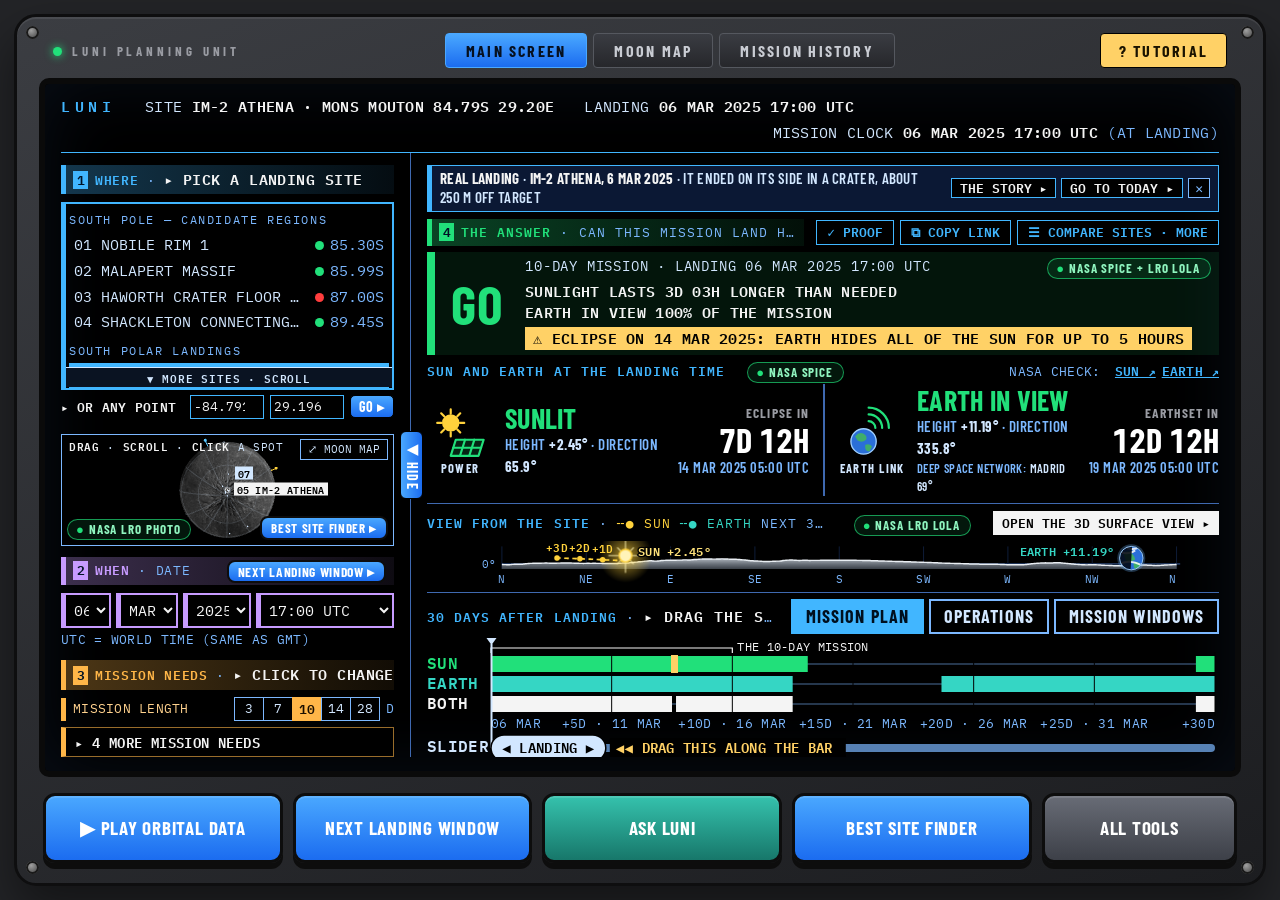
==== index.html @ 0eb137f5 "Source bubbles beside each result, larger top-row buttons, the green data line removed - js/sources." ====
<!doctype html>
<html lang="en">
<head>
  <meta charset="utf-8">
  <meta name="viewport" content="width=device-width, initial-scale=1">
  <title>LUNI · Lunar Utility Navigational Intelligence</title>
  <script>(() => { const p = new URLSearchParams(location.search).get("palette"); if (p) document.documentElement.dataset.palette = p; })();</script>
  <link rel="stylesheet" href="css/style.css">
</head>
<body>
<div id="test-bar" class="test-bar" hidden></div>
<div id="test-overlay" class="test-overlay" hidden></div>
<div class="stage" id="stage">
<div class="unit">
  <span class="bolt a"></span><span class="bolt b"></span><span class="bolt c"></span><span class="bolt d"></span>
  <div class="unit-top">
    <span><i class="led"></i>LUNI PLANNING UNIT</span>
    <span class="tabs"><button id="tab-main" class="on" title="The planning screen">MAIN SCREEN</button><button id="tab-moon" title="The Moon made big, with NASA data as layers on it (M)">MOON MAP</button><button id="tab-history" title="Real landings since 2023, compared, and loaded into the main screen with one press (H)">MISSION HISTORY</button></span>
    <span class="top-right"><button id="tour-btn" class="tour-btn" title="A guided tutorial: one part of the screen at a time, in everyday words">? TUTORIAL</button><span id="data-badge" class="demo" hidden>LOADING DATA</span></span>
  </div>

  <div class="screen">
    <header class="bar">
      <span class="name">LUNI</span>
      <span>SITE <b id="bar-site"></b></span>
      <span>LANDING <b id="bar-t0"></b></span>
      <span class="r">MISSION CLOCK <b id="bar-now"></b> <span id="bar-tplus"></span></span>
    </header>

    <div class="cols">
      <div id="surface" class="surface" hidden>
        <div id="sv-canvas" class="sv-canvas"></div>
        <div class="sv-top">
          <div><b id="sv-title"></b><span id="sv-time"></span></div>
          <div class="sv-ctl">
            <span>DETAIL</span><div class="seg" id="sv-quality"></div>
            <span>EYE HEIGHT</span><div class="seg" id="sv-eye"></div>
            <span>LUNI SKYLINE</span><div class="seg" id="sv-skyline"></div>
            <button id="sv-sun">FACE THE SUN</button><button id="sv-earth">FACE EARTH</button>
            <button id="sv-save">SAVE IMAGE</button><button id="sv-full">FULL SCREEN</button><button id="sv-close">✕ CLOSE</button>
          </div>
        </div>
        <div id="sv-status" class="sv-status" hidden></div>
        <div class="sv-bottom"><div id="sv-look"></div><div id="sv-info"></div><div class="sv-key"><i></i> <span id="sv-keytext"></span> · DRAG TO LOOK AROUND · USE PLAY OR ← → TO RUN THE MISSION CLOCK</div></div>
      </div>
      <div id="moonmap" class="moonmap" hidden>
        <div class="scan-head"><span><b class="h-t">MOON MAP</b> · NASA DATA AS LAYERS ON THE MOON · <b class="h-do">PICK A LAYER · CLICK ANY SPOT TO LAND THERE</b></span><span class="scan-head-btns"><button id="mm-close" title="Close (Esc)">✕ BACK TO THE MAIN SCREEN</button></span></div>
        <div class="mm-body">
          <div id="mm-globe" class="mm-globe"><div id="mm-status" class="mm-status" hidden></div><div class="mm-view"><span>LOOK AT</span><div id="mm-view"></div></div></div>
          <div class="mm-side">
            <h3 class="band" data-band="1"><b class="h-t">LAYER</b> · <b class="h-do">PICK ONE</b></h3>
            <div id="mm-layers" class="mm-layers"></div>
            <div class="mm-srcline"><button class="src" id="mm-src">NASA LRO PHOTO</button></div>
            <div id="mm-legend"></div>
            <label class="mm-strength">LAYER STRENGTH <input id="mm-strength" type="range" min="25" max="100" value="80" aria-label="How strongly the layer covers the picture"></label>
            <div id="mm-mix" class="mm-mix" hidden>
              <div id="mm-mix-rows"></div>
              <button id="mm-mix-use" class="mm-mix-use" title="Opens the scan around the landing site, colored by your mix, with the best point picked by your mix among the points that meet the mission needs">USE THIS MIX IN THE SCAN ▸</button>
            </div>
            <h3 class="gap band" data-band="2"><b class="h-t">DATA PROFILE</b> · AT ONE POINT</h3>
            <div id="mm-prof-where" class="mm-prof-where"></div>
            <div id="mm-profile"></div>
            <h3 class="gap band" data-band="3"><b class="h-t">ABOUT THIS LAYER</b> · AND ITS SOURCE</h3>
            <div id="mm-meaning" class="mm-meaning"></div>
            <div id="mm-source" class="dimtxt"></div>
          </div>
        </div>
      </div>
      <div id="history" class="history" hidden>
        <div class="scan-head"><span><b class="h-t">MISSION HISTORY</b> · REAL LANDINGS SINCE 2023, REPLAYED WITH LUNI'S NASA DATA · <b class="h-do">PICK ONE, THEN LOAD IT</b></span><span class="scan-head-btns"><button class="src" data-src="history">NASA SPICE + LRO LOLA</button><button id="hist-close" title="Close (Esc)">✕ BACK TO THE MAIN SCREEN</button></span></div>
        <div class="hist-top">
          <div class="hist-map"><img src="assets/moon_wac_4k.jpg" alt="Map of the whole Moon with the landing sites marked"><div id="hist-pins"></div><span class="hist-map-note" title="A flat map of the whole Moon: the near side is in the middle, the far side at both edges. Picture: NASA LRO wide-angle camera mosaic.">THE WHOLE MOON · NEAR SIDE IN THE MIDDLE</span></div>
          <div id="hist-detail" class="hist-detail"></div>
        </div>
        <div class="hist-table">
          <div class="hist-row hist-headrow"><div>MISSION</div><div>SUN HEIGHT AT LANDING</div><div>SUNLIGHT LEFT AFTER LANDING</div><div>EARTH AT LANDING</div><div>GROUND SLOPE</div><div>THE 30 DAYS AFTER LANDING · <i class="k-s">■ SUN</i> <i class="k-e">■ EARTH IN VIEW</i> · <i class="k-m">▼ REAL END</i></div><div>WHAT REALLY HAPPENED</div><div></div></div>
          <div id="hist-rows"></div>
        </div>
        <div class="hist-foot"><span class="hist-sortlab">ORDER:</span><span id="hist-sort" class="seg"></span><span class="dimtxt">NUMBERS AND BARS: LUNI, FROM NASA SPICE AND LOLA DATA. MISSION RECORDS: THE SOURCES LISTED FOR EACH MISSION. LUNI'S DATA COVERS 2023 TO 2035, SO EARLIER LANDINGS (APOLLO, CHANG'E 4) CANNOT BE REPLAYED ON THEIR OWN DATES.</span></div>
      </div>
      <!-- LEFT: site + date -->
      <button id="setup-tab" class="setup-tab" title="Hide or show the left side: site, landing time and mission needs"></button>
      <section class="col col-site">
        <h3 data-step="1"><b class="step">1</b><b class="h-t">WHERE</b> · <b class="h-do">PICK A LANDING SITE</b></h3>
        <div id="site-list" class="site-list"></div>
        <div class="coord-row" title="Type any latitude and longitude on the Moon and press GO. South is negative. Longitude is in degrees east."><b class="h-do">OR ANY POINT</b><input id="lat-input" type="number" step="0.01" min="-90" max="90" placeholder="LAT" aria-label="Latitude, south is negative"><input id="lon-input" type="number" step="0.01" min="-180" max="360" placeholder="LON °E" aria-label="Longitude in degrees east"><button id="coord-go">GO ▸</button></div>
        <div class="globe-wrap">
          <div id="globe" class="globe"></div>
          <div id="globe-tip" class="globe-tip" hidden></div>
          <div id="globe-labels" class="globe-labels"></div>
          <div class="globe-key"><span class="k-sun">━ SUN</span><span class="k-earth">━ EARTH</span></div>
          <div class="k-hint"><b>DRAG</b><span class="long"> TO TURN</span> · <b>SCROLL</b><span class="long"> TO ZOOM</span> · <b>CLICK</b> A SPOT<span class="long"> TO LAND THERE</span></div>
          <div id="globe-verdict" class="globe-verdict"></div>
          <button class="src src-globe" data-src="photo">NASA LRO PHOTO</button>
          <button id="globe-big" class="globe-big" title="Opens the MOON MAP screen: the Moon made big, with data layers (M)">⤢ MOON MAP</button>
          <button id="side-scan" class="side-go" title="Maps the ground around this site and shows where the mission needs are met (A)">BEST SITE FINDER ▸</button>
        </div>
        <h3 data-step="2" class="gap step-head"><span><b class="step">2</b><b class="h-t">WHEN</b> · DATE</span><button id="side-next" class="side-go" title="Moves the landing time to the start of the next landing window that meets the mission needs (N)">NEXT LANDING WINDOW ▸</button></h3>
        <div class="t0">
          <select id="t0-day" aria-label="Day"></select>
          <select id="t0-month" aria-label="Month"></select>
          <select id="t0-year" aria-label="Year"></select>
          <select id="t0-hour" aria-label="Hour, UTC"></select>
        </div>
        <p class="note">UTC = WORLD TIME (SAME AS GMT)</p>
        <h3 data-step="3" class="gap"><b class="step">3</b><b class="h-t">MISSION NEEDS</b> · <b class="h-do">CLICK TO CHANGE</b></h3>
        <div class="needs">
          <div class="need"><span>MISSION LENGTH</span><div class="seg" data-req="days"></div><span>D</span></div>
          <div class="need"><span>CAN SIT IN THE DARK</span><div class="seg" data-req="maxDarkH"></div><span>H</span></div>
          <div class="need"><span>EARTH LINK AT LEAST</span><div class="seg" data-req="earthMinPct"></div><span>%</span></div>
          <div class="need"><span>EARTH LINK AT LANDING</span><div class="seg" data-req="earthAtLanding"></div></div>
          <div class="need" title="The steepest ground the lander accepts. ANY = slope is not judged. Slope comes from NASA's LOLA elevation maps."><span>GROUND SLOPE AT MOST</span><div class="seg" data-req="maxSlopeDeg"></div><span>°</span></div>
        </div>
        <button id="needs-more" class="needs-more"></button>
      </section>

      <!-- CENTER: the answer -->
      <section class="col col-main">
        <div id="scan" class="scan" hidden>
          <div class="scan-head"><span id="scan-title"></span><span class="scan-head-btns"><button class="src" data-src="finder">NASA LRO LOLA + SPICE</button><button id="scan-big" title="Use the whole screen for the map">⤢ BIG MAP</button><button id="scan-close" class="scan-home" title="Close the Best Site Finder (Esc)">◂ BACK TO THE MAIN SCREEN</button></span></div>
          <div class="scan-body">
            <div class="scan-sizes"><b>SCAN SIZE</b><div class="seg" id="scan-radius"></div><small>HOW FAR OUT TO LOOK</small></div>
            <div class="scan-map"><div class="scan-canvas-box"><canvas id="scan-canvas"></canvas></div><button id="scan-go-best" class="scan-go" disabled>MOVE MY SITE TO THE BEST SPOT ▸</button></div>
            <div class="scan-shows"><b>MAP SHOWS</b><div id="scan-metric" class="scan-metric"></div></div>
            <div class="scan-side">
              <div class="scan-how"><b>EACH SQUARE IS A PLACE YOU COULD LAND.</b> ★ IS THE BEST ONE FOUND. <b class="h-do">CLICK ANY SQUARE TO MOVE YOUR SITE THERE</b></div>
              <h3 class="band" data-band="4"><b class="h-t">BEST SPOT FOUND ★</b></h3><div id="scan-best" class="scan-cell"></div>
              <div id="scan-progress"></div>
              <h3 class="band" data-band="1"><b class="h-t">THE COLORS</b> · <span id="scan-showing"></span></h3>
              <div id="scan-legend" class="scan-legend"></div>
              <div id="scan-rank" class="scan-rank"></div>
              <h3 class="band" data-band="2"><b class="h-t">DATA PROFILE</b> · <span id="scan-prof-of">WHERE YOU ARE NOW</span></h3><div id="scan-hover" class="scan-cell"></div>
              <div id="scan-engine" class="dimtxt"></div>
              <div id="scan-scale" class="dimtxt"></div>
              <h3 hidden><b class="h-t">WHERE YOU ARE NOW</b></h3><div id="scan-here" class="scan-cell" hidden></div>
              <div id="scan-note" class="credit"></div>
            </div>
          </div>
        </div>
        <div id="proof" class="scan proof" hidden>
          <div class="scan-head"><span><b class="h-t">PROOF</b> · HOW YOU CAN TELL LUNI IS RIGHT, AND WHERE IT STOPS</span><span class="scan-head-btns"><button id="proof-close" title="Close (Esc)">✕ CLOSE</button></span></div>
          <div id="proof-body" class="proof-body"></div>
        </div>
        <div id="story" class="story" hidden></div>
        <div class="tiles-head ans-head"><h3 data-step="4"><b class="step">4</b><b class="h-t">THE ANSWER</b> · CAN THIS MISSION LAND HERE<span class="long">, AT THIS TIME</span>?</h3>
          <span class="ans-btns"><button id="proof-btn" class="more-btn" title="How LUNI's answers were checked against NASA and against real landings, and what LUNI does not know">✓ PROOF</button><button id="share-btn" class="more-btn" title="Copies an address that opens LUNI on exactly this site, landing time and mission needs">⧉ COPY LINK</button><button id="more-btn" class="more-btn" title="Pinned options to compare, next landing times, site numbers, OpenSpace, data credits">☰ COMPARE SITES · MORE</button></span></div>
        <div class="answer-row">
        <div id="mission" class="hero">
          <button class="src" data-src="verdict">NASA SPICE + LRO LOLA</button>
          <div class="hero-word" id="mission-word"></div>
          <div class="hero-text">
            <div class="hero-title" id="mission-title"></div>
            <div class="hero-why" id="mission-why"></div>
          </div>
          <div class="hero-fix" id="mission-fix" hidden><span>WAYS TO GET A GO:</span><div id="mission-fix-list" class="hero-fix-list"></div></div>
        </div>
          <div class="answer-side">
        <div class="tiles-head"><h3 id="clock-head">SUN AND EARTH AT THE LANDING TIME</h3><button class="src" data-src="positions">NASA SPICE</button><span class="nasa-line">NASA CHECK: <a id="hz-sun" class="nasa-check" target="_blank" rel="noopener" title="Opens NASA JPL Horizons' own answer for this site and time. Its azimuth is LUNI's direction and its elevation is LUNI's height.">SUN ↗</a><a id="hz-earth" class="nasa-check" target="_blank" rel="noopener" title="Opens NASA JPL Horizons' own answer for this site and time. Its azimuth is LUNI's direction and its elevation is LUNI's height.">EARTH ↗</a></span></div>
        <div class="readouts">
          <div class="ro">
            <div class="ro-ico" id="sun-ico" title="Power: sunlight on the solar panels">
              <svg viewBox="0 0 64 64" aria-hidden="true"><g class="i-sun"><circle cx="21" cy="20" r="9"/><path d="M21 4v5M21 31v5M5 20h5M32 20h5M9.7 8.7l3.5 3.5M28.8 27.8l3.5 3.5M9.7 31.3l3.5-3.5M28.8 12.2l3.5-3.5"/></g><g class="i-panel"><path d="M27 40h33l-6 19H21z"/><path d="M38 40l-6 19M49 40l-6 19M24 49.500h33"/></g><path class="i-off" d="M8 58L58 8"/></svg>
              <span>POWER</span>
            </div>
            <div class="ro-a">
              <div class="st" id="sun-state"></div>
              <div class="mini">HEIGHT <b id="sun-el"></b> · DIRECTION <b id="sun-az"></b></div>
              <div class="mini warn" id="sun-eclipse" hidden></div>
              <div class="mini note-low" id="sun-low" hidden></div>
            </div>
            <div class="cd"><span id="sun-next-label"></span><b id="sun-next"></b><i id="sun-next-date"></i></div>
          </div>
          <div class="ro">
            <div class="ro-ico" id="earth-ico" title="Earth link: a direct line to Earth for talking to the lander">
              <svg viewBox="0 0 64 64" aria-hidden="true"><g class="i-earth"><circle cx="22" cy="42" r="15"/><path class="land" d="M12 36q5-6 10-3t3 7q-5 4-10 1zM24 46q5-2 8 2l-3 6q-6 0-5-8z"/></g><g class="i-waves"><path d="M36 26a8 8 0 0 0-8-8M44 26a16 16 0 0 0-16-16M52 26a24 24 0 0 0-24-24"/></g><path class="i-off" d="M36 8l18 18M54 8L36 26"/></svg>
              <span>EARTH LINK</span>
            </div>
            <div class="ro-a">
              <div class="st" id="earth-state"></div>
              <div class="mini">HEIGHT <b id="earth-el"></b> · DIRECTION <b id="earth-az"></b></div>
              <div class="mini note-low" id="earth-low" hidden></div>
              <div class="mini note-low" id="earth-dsn" hidden title="NASA Deep Space Network sites that have the Moon above their horizon at this moment, and how many degrees above it. Geometry only, from NASA NAIF station positions and Earth orientation: it does not know station schedules."></div>
            </div>
            <div class="cd"><span id="earth-next-label"></span><b id="earth-next"></b><i id="earth-next-date"></i></div>
          </div>
        </div>
          </div>
        </div>

        <div class="tiles-head" id="hz-head"><h3><b class="h-t">VIEW FROM THE SITE</b> · <span class="long">THE SKYLINE ALL THE WAY ROUND · </span><span class="hz-key">╌● SUN</span> <span class="hz-key"><i>╌● EARTH</i></span> NEXT 3 DAYS<span class="long">, ONE DOT A DAY</span></h3><button class="src" id="src-sky" data-src="skyline">NASA LRO LOLA</button><button id="surface-btn" class="mini-btn">OPEN THE 3D SURFACE VIEW ▸</button></div>
        <svg id="horizon" class="horizon" role="img" aria-label="The skyline all the way round, with the Sun and Earth and the paths they will take"></svg>

        <div class="tiles-head plan-head">
          <h3 id="plan-title-a"><b class="h-t">30 DAYS AFTER LANDING</b> · <b class="h-do">DRAG THE SLIDER</b></h3>
          <h3 id="ops-title" hidden><b class="h-t">OPERATIONS PLAN</b> · <b class="h-do">CLICK A STRETCH TO GO THERE</b></h3>
          <h3 id="cal-title" hidden><b class="h-t">NEXT 12 MONTHS</b> · <b class="h-do">CLICK A DAY TO LAND THEN</b></h3>
          <span class="plan-tabs"><button id="tab-plan" class="on" title="The 30 days after landing: when there is Sun and Earth, with the slider">MISSION PLAN</button><button id="tab-ops" title="The mission as stretches in order: power and link, power only, on battery, eclipse">OPERATIONS</button><button id="tab-days" title="Mission windows: every good landing day in the next 12 months">MISSION WINDOWS</button></span>
        </div>
        <svg id="timeline" class="timeline" role="img" aria-label="Sunlight and Earth visibility over 30 days"></svg>
        <svg id="ops" class="timeline ops" role="img" aria-label="The mission as stretches in order: power and link, power only, on battery, eclipse" hidden></svg>
        <svg id="calendar" class="calendar" role="img" aria-label="Good landing days over the next 12 months" hidden></svg>
      </section>

      <!-- RIGHT: summary + compare -->
      <section class="col col-side" id="more-panel" hidden>
        <div class="side-head"><b>COMPARE SITES · MORE</b><button id="more-close" title="Close (Esc)">✕ CLOSE</button></div>
        <h3><b class="h-t">ALL SITES, THIS MISSION</b> · <b class="h-do">CLICK ONE TO GO THERE</b></h3>
        <div id="rank" class="rank"></div>
        <p id="rank-note" class="note"></p>
        <h3 class="gap"><b class="h-t">NEXT LANDING WINDOWS</b> · <b class="h-do">CLICK ONE TO GO THERE</b></h3>
        <div id="windows" class="windows"></div>
        <h3 class="gap"><b class="h-t">COMPARE</b> · OPTIONS YOU PINNED</h3>
        <div id="compare-list" class="compare"></div>
        <details class="more" open>
          <summary><b class="h-t">MORE NUMBERS</b> · <b class="h-do">CLICK TO OPEN</b></summary>
          <h3 class="gap">FIRST 30 DAYS AFTER LANDING</h3>
          <table class="sum">
            <tr><td>IN SUNLIGHT</td><td id="pct-sun"></td></tr>
            <tr><td>EARTH IN VIEW</td><td id="pct-earth"></td></tr>
            <tr><td>BOTH AT ONCE</td><td id="pct-both"></td></tr>
            <tr><td>LONGEST DARK SPELL</td><td id="max-dark"></td></tr>
          </table>
          <h3 class="gap"><b class="h-t">THIS SITE NEXT TO EARTH</b> · WHY THE MOON IS HARD</h3>
          <table class="sum versus" id="versus"></table>
          <p id="versus-note" class="note"></p>
          <h3 class="gap">THE SITE · FROM NASA'S LOLA ELEVATION DATA</h3>
          <table class="sum" id="brief-lola"></table>
          <p id="site-note" class="note"></p>
        </details>
        <div id="os-box" class="os-box">
          <h3 class="gap"><b class="h-t">OPENSPACE</b> · 3D VIEW THAT FOLLOWS LUNI</h3>
          <div class="os-row"><button id="os-btn" class="mini-btn">CONNECT TO OPENSPACE</button><div class="seg" id="os-view"></div></div>
          <div id="os-status" class="dimtxt">NEEDS OPENSPACE RUNNING ON THIS COMPUTER.</div>
        </div>
        <div class="credit">SUN + EARTH POSITIONS: NASA NAIF SPICE (DE440), CHECKED AGAINST JPL HORIZONS. DEEP SPACE NETWORK SITES: NASA NAIF STATION POSITIONS AND EARTH ORIENTATION. TERRAIN: LRO LOLA ELEVATION MAPS (NASA PDS). IMAGERY: LRO WAC MOSAIC (NASA/GSFC/ASU) VIA MOON TREK.</div>
      </section>
    </div>

    <div id="toast" class="toast" role="status" aria-live="polite" hidden></div>

    <!-- ASK LUNI (Lunar Utility Navigational Intelligence): typed or spoken commands -->
    <div id="comms" class="comms" hidden>
      <div class="comms-row">
        <button id="comms-mic" class="comms-mic" title="Talk to LUNI (T)"><svg class="ic" viewBox="0 0 20 20" aria-hidden="true"><rect x="7" y="2" width="6" height="10" rx="3"/><path d="M4 9.500a6 6 0 0 0 12 0M10 15.500V18.500M6.500 18.500h7" fill="none" stroke="currentColor" stroke-width="1.8" stroke-linecap="round"/></svg>TALK</button>
        <input id="comms-input" type="text" autocomplete="off" autocapitalize="off" spellcheck="false" maxlength="160" placeholder="ENTER A QUESTION OR A COMMAND" aria-label="Command for LUNI">
        <button id="comms-send" class="comms-opt" title="Send (Enter)"><svg class="ic" viewBox="0 0 20 20" aria-hidden="true"><path d="M3 17L18 10 3 3v5.500l9 1.500-9 1.500z"/></svg>SEND</button>
        <button id="comms-voice" class="comms-opt"></button>
        <button id="comms-hands" class="comms-opt" title="Keeps listening. Start each command with the word LUNI."></button>
        <button id="comms-close" class="comms-opt" title="Close (Esc)"><svg class="ic" viewBox="0 0 20 20" aria-hidden="true"><path d="M4 4l12 12M16 4L4 16" fill="none" stroke="currentColor" stroke-width="2.4" stroke-linecap="round"/></svg>CLOSE</button>
      </div>
      <div class="comms-log" aria-live="polite"><div id="comms-you" class="comms-you"></div><div id="comms-reply" class="comms-reply">I am LUNI, the Lunar Utility Navigational Intelligence. Enter a question or a command, or select an example:</div></div>
      <div id="comms-tips" class="comms-tips"></div>
      <div id="comms-ai-row" class="comms-ai" hidden>
        <span>AI MODEL RUNNING ON THIS COMPUTER:</span>
        <select id="ai-preset" aria-label="Model program"></select>
        <input id="ai-base" type="text" autocomplete="off" spellcheck="false" aria-label="Address of the model server" placeholder="http://localhost:11434/v1">
        <button id="ai-connect" class="comms-opt">CONNECT</button>
        <select id="ai-model" aria-label="Model" hidden></select>
        <button id="ai-off" class="comms-opt" hidden>TURN OFF</button>
        <span id="ai-status"></span>
      </div>
      <div class="comms-foot"><span id="comms-note"></span><button id="comms-local" class="comms-opt" hidden>MAKE VOICE WORK WITHOUT INTERNET (ONE DOWNLOAD)</button><button id="comms-ai" class="comms-opt" title="Lets a language model on this computer answer what the built-in commands cannot">LOCAL AI MODEL: OFF</button></div>
    </div>
  </div>

  <div class="keys">
    <button class="key" data-slip="-7"><small>LAUNCH SLIP</small>◀◀ 7 D</button>
    <button class="key" data-slip="-1"><small>LAUNCH SLIP</small>◀ 1 D</button>
    <button class="key" id="play-btn" title="Runs the mission clock forward: the Sun and Earth move across the sky (Space)"><span id="play-label">▶ PLAY ORBITAL DATA</span></button>
    <button class="key" data-slip="1"><small>LAUNCH SLIP</small>1 D ▶</button>
    <button class="key" data-slip="7"><small>LAUNCH SLIP</small>7 D ▶▶</button>
    <button class="key c" id="talk-btn" title="Talk to LUNI, the Lunar Utility Navigational Intelligence (T). Type instead with the / key.">ASK LUNI</button>
    <button class="key g" id="next-window-btn">NEXT LANDING WINDOW</button>
    <button class="key g" id="scan-btn" title="Opens and closes the Best Site Finder: a scan of the ground around this site (A)">BEST SITE FINDER</button>
    <button class="key y" id="next-site-btn">NEXT SITE</button>
    <button class="key" id="pin-btn">PIN TO COMPARE</button>
    <button class="key" id="tools-btn" title="SIMPLE VIEW shows the few keys and mission needs most people use. ALL TOOLS shows everything."></button>
  </div>
</div>
</div>
<script type="module" src="js/app.js"></script>
</body>
</html>
---- css/style.css ----
/* LUNI — mission-console screen inside a rugged field unit */
@font-face { font-family: "Plex Mono"; font-weight: 400; font-display: swap; src: url("../assets/fonts/ibm-plex-mono-latin-400-normal.woff2") format("woff2"); }
@font-face { font-family: "Plex Mono"; font-weight: 600; font-display: swap; src: url("../assets/fonts/ibm-plex-mono-latin-600-normal.woff2") format("woff2"); }
@font-face { font-family: "Barlow Cond"; font-weight: 600; font-display: swap; src: url("../assets/fonts/barlow-condensed-latin-600-normal.woff2") format("woff2"); }
@font-face { font-family: "Barlow Cond"; font-weight: 700; font-display: swap; src: url("../assets/fonts/barlow-condensed-latin-700-normal.woff2") format("woff2"); }

:root {
  color-scheme: dark;
  /* palette: --amb is the main text color, --dim its quiet version, --faint/--grid/--fill the dark tints,
     --acc the accent for step numbers, --key-* the highlighted key. Status colors (--grn, --red) stay fixed. */
  --amb: #d2e7ff; --dim: #7cb8ff; --faint: #15294f; --grid: #10203f; --grid0: #3f69b0; --fill: #0b1834; --quiet: #5f8fd6;
  --acc: #ffffff; --acc-ink: #06122a; --key-a: #4aa8ff; --key-b: #1b6cf0; --key-ink: #fff; --glow: 90, 160, 255;
  --hi: #41b6ff;      /* the vivid blue: names of things, active frames */
  --grn: #21e07a; --red: #ff3d3d; --cy: #35d6c4; --wht: #f4f4f4; --key-y: #ffd166;
  --mono: "Plex Mono", "Cascadia Mono", Consolas, "DejaVu Sans Mono", monospace;
  --cond: "Barlow Cond", "Arial Narrow", "Roboto Condensed", Arial, sans-serif;
}
/* Alternative palettes (add ?palette=ice etc. to the address to preview one). */
html[data-palette="ice"] {
  --amb: #d3e4f4; --dim: #6c8298; --faint: #141d27; --grid: #101922; --grid0: #2f4253; --fill: #0a1118; --quiet: #45586a;
  --acc: #d3e4f4; --acc-ink: #000; --key-a: #eef3f8; --key-b: #b7c3d0; --key-ink: #10151b; --glow: 150, 200, 255; --cy: #4d8dff; --key-y: #ffd166;
}
html[data-palette="mono"] {
  --amb: #efece6; --dim: #8b877f; --faint: #1c1b19; --grid: #171614; --grid0: #403d39; --fill: #0e0d0c; --quiet: #5a5751;
  --acc: #ff6b35; --acc-ink: #000; --key-a: #ff8355; --key-b: #e2501c; --key-ink: #160600; --glow: 255, 255, 255; --key-y: #ffd166;
}
html[data-palette="amber"] {
  --amb: #ffb000; --dim: #8a6614; --faint: #2a1f06; --grid: #1d1606; --grid0: #5a430c; --fill: #120d02; --quiet: #5c4410;
  --acc: #ffb000; --acc-ink: #000; --key-a: #ffd52e; --key-b: #e0a800; --key-ink: #111; --glow: 255, 176, 0; --cy: #5ac8ff; --key-y: #f5c400;
}

* { box-sizing: border-box; }
html, body { margin: 0; background: #232427; }
body { overflow-x: hidden; }
body { font-family: var(--mono); color: var(--amb); padding: 14px; }

/* ---------- hardware shell ---------- */
.unit { position: relative; padding: 16px 22px 20px; border-radius: 22px;
  width: calc(var(--dw, 1412) * 1px); height: calc(var(--dh, 872) * 1px); transform: scale(var(--s, 1)); transform-origin: 0 0;
  display: flex; flex-direction: column;
  background: linear-gradient(160deg, #3b3d42, #1c1d20); border: 3px solid #0e0e0f;
  box-shadow: 0 24px 50px rgba(0,0,0,.45), inset 0 2px 0 rgba(255,255,255,.08); }
.bolt { position: absolute; width: 13px; height: 13px; border-radius: 50%; background: radial-gradient(circle at 40% 35%, #a0a0a0, #303030); box-shadow: inset 0 0 0 2px #1a1a1a; }
.bolt.a { top: 9px; left: 9px; } .bolt.b { top: 9px; right: 9px; } .bolt.c { bottom: 9px; left: 9px; } .bolt.d { bottom: 9px; right: 9px; }
.unit-top { display: flex; justify-content: space-between; align-items: center; margin: 0 14px 10px; font-family: var(--cond); font-weight: 700; font-size: 13px; letter-spacing: .3em; color: #9a9ca3; }
.led { display: inline-block; width: 9px; height: 9px; border-radius: 50%; background: var(--grn); box-shadow: 0 0 8px var(--grn); margin-right: 10px; }
.demo { color: #ff8a3d; letter-spacing: .2em; font-size: 12px; text-align: right; }
.demo.ok { color: var(--grn); }
.unit-top .wip { color: var(--key-y); font-weight: 700; letter-spacing: .14em; }

/* ---------- screen ---------- */
.screen { flex: 1; min-height: 0; display: flex; flex-direction: column; background: #000; border: 6px solid #0a0a0a; border-radius: 10px; padding: 12px 16px 14px; box-shadow: inset 0 0 50px rgba(var(--glow), .035); font-size: 12.5px; line-height: 1.45; letter-spacing: .02em; }
.bar { display: flex; flex-wrap: wrap; gap: 4px 26px; padding-bottom: 8px; border-bottom: 1px solid var(--dim); text-transform: uppercase; }
.bar b { color: var(--wht); font-weight: 600; }
.bar .r { margin-left: auto; }
#bar-tplus { color: var(--dim); }
h3 { margin: 0 0 6px; font-size: 10.5px; font-weight: 400; color: var(--dim); letter-spacing: .12em; }
h3 .step { display: inline-block; min-width: 15px; text-align: center; margin-right: 7px; background: var(--acc); color: var(--acc-ink); font-weight: 600; letter-spacing: 0; }

.cols { flex: 1; min-height: 0; display: grid; grid-template-columns: 330px minmax(0, 1fr) 280px; grid-template-rows: minmax(0, 1fr); }
.col { padding: 12px 16px 0; min-width: 0; min-height: 0; display: flex; flex-direction: column; }
.col > * { flex: none; }
.col-site { padding-left: 0; border-right: 1px solid var(--dim); }
.col-side { padding-right: 0; border-left: 1px solid var(--dim); overflow-y: auto; scrollbar-width: thin; scrollbar-color: var(--dim) #000; }

/* globe */
.globe-wrap { position: relative; flex: 0.9 1 0 !important; min-height: 130px; max-height: 340px; }
.globe { width: 100%; height: 100%; border: 1px solid var(--faint); background: #000; overflow: hidden; touch-action: none; }
.globe canvas { display: block; cursor: grab; }
.globe.no-webgl { display: grid; place-items: center; text-align: center; padding: 20px; color: var(--dim); }
.globe-tip { position: absolute; pointer-events: none; background: var(--amb); color: #000; padding: 1px 6px; font-weight: 600; white-space: nowrap; transform: translate(12px, -24px); z-index: 2; }
.globe-key { position: absolute; left: 8px; bottom: 6px; display: flex; gap: 12px; font-size: 10px; letter-spacing: .1em; pointer-events: none; }
.k-sun { color: #ffd23c; } .k-earth { color: var(--cy); } .k-hint { color: var(--dim); font-size: 10px; letter-spacing: .06em; margin-top: 5px; }
.globe-labels { position: absolute; inset: 0; pointer-events: none; overflow: hidden; }
.globe-labels span { position: absolute; transform: translate(7px, -50%); font-size: 10px; font-weight: 600; color: #000; background: var(--amb); padding: 0 3px; line-height: 13px; white-space: nowrap; }
.globe-labels span.sel { background: var(--wht); z-index: 1; }

/* site list */
.site-list { margin-top: 4px; flex: 1.5 1 0 !important; min-height: 96px; overflow-y: auto; scrollbar-width: thin; scrollbar-color: var(--dim) #000; }
.site-list .grp { color: var(--dim); font-size: 10px; letter-spacing: .14em; margin: 6px 0 2px; }
.site-row { display: flex; justify-content: space-between; gap: 8px; width: 100%; background: none; border: none; color: var(--amb); font: inherit; text-align: left; padding: 2px 4px; cursor: pointer; text-transform: uppercase; }
.site-row:hover { background: var(--faint); outline: 1px solid var(--dim); }
.site-row.sel { background: var(--amb); color: #000; font-weight: 600; }
.site-row span:last-child { color: var(--dim); white-space: nowrap; }
.site-row.sel span:last-child { color: #000; opacity: .65; }
.site-row span:first-child { overflow: hidden; text-overflow: ellipsis; white-space: nowrap; }
.fields { display: flex; gap: 12px; margin-top: 10px; }
.fields label { flex: 1; display: flex; align-items: center; gap: 8px; color: var(--dim); font-size: 10.5px; letter-spacing: .12em; white-space: nowrap; }
.t0 { display: grid; grid-template-columns: 50px 62px 68px 1fr; gap: 5px; }
.t0 select { width: 100%; background: #000; color: var(--wht); border: 1px solid var(--amb); font: inherit; font-size: 13px; padding: 5px 4px; color-scheme: dark; border-radius: 0; cursor: pointer; }
.t0 select:focus-visible { outline: 2px solid var(--cy); outline-offset: 1px; }
input[type=number], .date { width: 100%; background: #000; color: var(--wht); border: 1px solid var(--dim); font: inherit; font-size: 13px; padding: 5px 6px; color-scheme: dark; border-radius: 0; }
input:focus-visible, button:focus-visible { outline: 2px solid var(--cy); outline-offset: 1px; }
.note { margin: 6px 0 0; min-height: 1.4em; font-size: 11px; color: var(--dim); }
.note a { color: var(--dim); }

/* big readouts (field-unit style) */
.readouts { display: grid; grid-template-columns: 1fr 1fr; font-family: var(--cond); }
.ro { padding: 0 0 6px; }
.ro + .ro { border-left: 3px solid #1c1c1c; padding-left: 24px; }
.lab { font-size: 15px; font-weight: 700; letter-spacing: .14em; color: #9a9ca3; }
.st { font-size: 40px; font-weight: 700; line-height: 1; margin: 2px 0 6px; letter-spacing: .01em; }
.st.go { color: var(--grn); } .st.nogo { color: var(--red); }
.cd { font-size: 15px; font-weight: 700; letter-spacing: .08em; color: #9a9ca3; }
.cd b { display: block; color: #fff; font-size: 48px; line-height: 1; letter-spacing: 0; font-variant-numeric: tabular-nums; }
.mini { font-family: var(--mono); font-size: 12px; color: var(--dim); margin-top: 4px; }
.mini b { color: var(--amb); font-weight: 400; }

.verdict { border-top: 3px solid #1c1c1c; border-bottom: 1px solid var(--dim); padding: 6px 0; text-transform: uppercase; font-weight: 600; }
.verdict.mission { border-top: none; margin-top: -1px; }
.verdict.go { color: var(--grn); } .verdict.caution { color: var(--key-y); } .verdict.nogo { color: var(--red); }
.verdict span { color: var(--amb); font-weight: 400; }

svg { display: block; width: 100%; }
svg text { font-family: var(--mono); }
.horizon { flex: 1 1 0 !important; min-height: 64px; margin-bottom: 8px; border-bottom: 1px solid var(--dim); padding-bottom: 8px; box-sizing: content-box; }
.verdict.mission { margin-bottom: 8px; }
.timeline { height: 112px; margin-bottom: 8px; cursor: ew-resize; touch-action: none; }
/* Headings in three voices: the name of the thing (bright), what it is (dim), and what you can do with it (white, bold, with a pointer) */
.h-t { color: var(--amb); font-weight: 600; }
.h-do { color: var(--wht); font-weight: 700; }
.h-do::before { content: "▸ "; }
#clock-head { color: var(--amb); font-weight: 600; }
.more summary .h-do { letter-spacing: .06em; }
.timeline, .timeline text { user-select: none; -webkit-user-select: none; }
#tl-handle { cursor: grab; } .timeline:active #tl-handle { cursor: grabbing; }
#tl-handle.nudge #tl-handle-box { animation: tl-nudge 1.4s ease-in-out infinite; }
@keyframes tl-nudge { 50% { fill: #fff; stroke: var(--amb); stroke-width: 4; } }
@media (prefers-reduced-motion: reduce) { #tl-handle.nudge #tl-handle-box { animation: none; } }

.calendar { height: 74px; cursor: pointer; }

/* mission needs */
.needs { display: grid; gap: 3px; }
.need { display: flex; align-items: center; gap: 6px; color: var(--dim); font-size: 10.5px; letter-spacing: .08em; white-space: nowrap; }
.need > span:first-child { flex: 1; }
.seg { display: flex; }
.seg button { background: #000; color: var(--amb); border: 1px solid var(--dim); margin-left: -1px; font: inherit; font-size: 11.5px; padding: 2px 6px; min-width: 27px; cursor: pointer; border-radius: 0; }
.seg button:hover { background: var(--faint); }
.seg button.on { background: var(--amb); color: #000; font-weight: 600; }
.windows { display: grid; gap: 2px; }
.windows button { display: flex; justify-content: space-between; gap: 8px; background: none; border: none; color: var(--amb); font: inherit; font-size: 11.5px; padding: 2px 4px; cursor: pointer; text-align: left; white-space: nowrap; }
.windows button:hover { background: var(--faint); }
.windows button.cur { color: var(--grn); }
.windows button span:last-child { color: var(--dim); }
.windows button b { font-weight: 400; color: var(--dim); }
.windows .empty { color: var(--red); }
.cmp .tag-go, .cmp .tag-nogo { font-size: 10px; font-weight: 600; padding: 0 4px; margin-right: 6px; color: #000; }
.cmp .tag-go { background: var(--grn); } .cmp .tag-nogo { background: var(--red); }

/* area scan */
.col-main { position: relative; overflow: hidden auto; scrollbar-width: thin; scrollbar-color: var(--dim) #000; }      /* nothing in the middle column may spill over the keys; it scrolls as a last resort */
/* narrow design widths: tighten the middle column so it still fits */
.tight .hero { padding: 6px 12px; gap: 6px 16px; margin-bottom: 8px; }
.tight .hero-word { font-size: 54px; }
.tight .hero-why { font-size: 13.5px; }
.tight .hero-next { font-size: 14px; padding: 3px 9px; }
.tight .timeline { height: 112px; margin-bottom: 4px; } .tight .horizon { min-height: 46px; margin-bottom: 6px; padding-bottom: 5px; }
.tight .hero-fix > span { flex: 1 1 100%; } .tight .hero-fix-list { flex-wrap: nowrap; gap: 6px; } .tight .hero-next { font-size: 12.5px; padding: 3px 7px; letter-spacing: .02em; }
.tight .st { font-size: 26px; } .tight .cd b { font-size: 32px; }
.scan { position: absolute; inset: 0; z-index: 5; background: #000; padding: 12px 16px 0; display: flex; flex-direction: column; }
.scan[hidden] { display: none; }
.scan-head { display: flex; justify-content: space-between; gap: 12px; align-items: center; border-bottom: 1px solid var(--dim); padding-bottom: 8px; color: var(--wht); font-weight: 600; text-transform: uppercase; }
.scan-head button { background: none; border: 1px solid var(--dim); color: var(--amb); font: inherit; padding: 2px 8px; cursor: pointer; white-space: nowrap; }
.scan-head button:hover { background: var(--faint); }
.scan-head-btns { display: flex; gap: 8px; flex: none; } .scan-head button.on { border-color: var(--cy); color: var(--cy); }
.scan.big { z-index: 7; padding-bottom: 10px; } .scan.big .scan-body { grid-template-columns: minmax(0, 1fr) 300px; }
html.flow #scan-big { display: none; }
.scan-body { flex: 1; min-height: 0; display: grid; grid-template-columns: minmax(0, 1fr) 270px; gap: 16px; padding-top: 12px; }
.scan-map { min-width: 0; min-height: 0; display: grid; place-items: center; }
.scan-map canvas { border: 1px solid var(--dim); cursor: crosshair; image-rendering: pixelated; }
.scan-side { overflow-y: auto; scrollbar-width: thin; scrollbar-color: var(--dim) #000; display: flex; flex-direction: column; }
.scan-side > * { flex: none; }
.scan-side h3 { margin: 10px 0 4px; }
.scan-legend.flat { display: block; }
.scan-side h3:first-child { margin-top: 0; }
.scan-side .seg button { flex: 1; }
.scan-legend { margin-top: 8px; display: grid; grid-template-columns: auto 1fr auto; gap: 2px 6px; font-size: 10px; color: var(--dim); align-items: center; }
.scan-legend i { grid-column: 1 / -1; height: 9px; display: block; }
.scan-legend span:nth-child(3) { text-align: center; }
.scan-legend b { display: inline-block; width: 10px; height: 10px; vertical-align: -1px; }
.scan-legend .ends { grid-column: 1 / -1; display: flex; flex-wrap: wrap; justify-content: space-between; gap: 0 8px; color: var(--amb); }
#scan-scale b { color: var(--wht); font-weight: 600; }
svg.lander { display: inline-block; width: 15px; height: 15px; vertical-align: -3px; color: var(--wht); }
.scan-cell .dist { color: var(--wht); font-size: 13px; }
#scan-progress { margin-top: 8px; color: var(--key-y); font-weight: 600; } #scan-progress.ok { color: var(--grn); }
.dimtxt { color: var(--dim); font-size: 10.5px; }
.scan-cell { font-size: 11.5px; line-height: 1.5; color: var(--amb); min-height: 3em; }
.scan-cell .ok { color: var(--grn); font-weight: 600; } .scan-cell .bad { color: var(--red); font-weight: 600; }
.scan-go { margin-top: 6px; background: var(--amb); color: #000; border: none; font: inherit; font-weight: 600; padding: 6px; cursor: pointer; }
.scan-go:disabled { background: var(--faint); color: var(--dim); cursor: default; }

/* right column */
.sum { border-collapse: collapse; width: 100%; }
.sum td { padding: 2px 0; color: var(--dim); }
.sum td:last-child { color: var(--wht); text-align: right; font-weight: 600; }
.compare { display: flex; flex-direction: column; gap: 6px; }
.compare .empty { color: var(--dim); }
.cmp { position: relative; border: 1px solid var(--faint); padding: 5px 7px; cursor: pointer; text-transform: uppercase; }
.cmp:hover { border-color: var(--dim); }
.cmp.best { border-color: var(--grn); }
.cmp .nm { color: var(--wht); font-weight: 600; padding-right: 18px; white-space: nowrap; overflow: hidden; text-overflow: ellipsis; }
.cmp .dt { color: var(--dim); font-size: 11px; }
.cmp .best-tag { color: #000; background: var(--grn); font-size: 10px; font-weight: 600; padding: 0 4px; margin-right: 6px; }
.cmp .rowb { display: grid; grid-template-columns: 44px 1fr 34px; gap: 6px; align-items: center; font-size: 11px; color: var(--dim); }
.cmp .rowb i { display: block; height: 5px; background: var(--faint); }
.cmp .rowb i b { display: block; height: 100%; }
.cmp .rowb span:last-child { text-align: right; color: var(--amb); }
.cmp .x { position: absolute; top: 2px; right: 2px; background: none; border: none; color: var(--dim); font: inherit; cursor: pointer; padding: 0 5px; }
.cmp .x:hover { color: var(--red); }
.help { color: var(--dim); font-size: 11px; line-height: 1.7; }
.help b { color: var(--amb); font-weight: 400; }

/* ---------- hard keys ---------- */
.keys { flex: none; display: flex; gap: 14px; margin-top: 16px; padding: 0 4px; }
.key { flex: 1; min-width: 0; height: 70px; border-radius: 12px; border: 3px solid #0d0d0d; background: linear-gradient(180deg, #4a4c52, #2a2b2f); color: #fff;
  font-family: var(--cond); font-size: 22px; font-weight: 700; letter-spacing: .06em; white-space: nowrap; cursor: pointer;
  box-shadow: 0 6px 0 #0d0d0d, inset 0 2px 0 rgba(255,255,255,.12); transition: transform .05s, box-shadow .05s; }
.key small { display: block; font-size: 11px; letter-spacing: .22em; opacity: .65; }
.key:active, .key.down { transform: translateY(4px); box-shadow: 0 2px 0 #0d0d0d, inset 0 2px 0 rgba(255,255,255,.12); }
.key.y { background: linear-gradient(180deg, var(--key-a), var(--key-b)); color: var(--key-ink); flex: 1.2; }
.key.g { flex: 1.5; }
.key.flash { background: linear-gradient(180deg, #ff5a5a, #b02020); }
.key.on { background: linear-gradient(180deg, #2bd47c, #17a05a); color: #06210f; }
.key-gap { flex: .25; }
/* the two shortcuts, repeated in the left column where the inputs are */
.side-go { flex: none; display: block; width: 100%; margin-top: 7px; font-family: var(--cond); font-size: 14.5px; font-weight: 700; letter-spacing: .05em; color: var(--key-ink); background: linear-gradient(180deg, var(--key-a), var(--key-b));
  border: 2px solid #0d0d0d; border-radius: 8px; padding: 3px 8px; cursor: pointer; white-space: nowrap; overflow: hidden; text-overflow: ellipsis; text-align: center; }
.side-go:hover { filter: brightness(1.15); } .side-go:active { transform: translateY(2px); }
.side-go.flash { background: linear-gradient(180deg, #ff5a5a, #b02020); color: #fff; }
.key[data-slip] { flex: .8; }
.key.c { flex: 1.2; background: linear-gradient(180deg, #2f8f86, #17534d); }
.tight .keys { gap: 10px; } .tight .key { font-size: 19px; letter-spacing: .04em; } .tight .key small { font-size: 10px; letter-spacing: .18em; }
.key.c.on { background: linear-gradient(180deg, #ff6b5a, #b3261c); color: #fff; }

/* ---------- left column: the site list comes first and gets the room; the Moon sits under it ---------- */
.step-head { display: flex; justify-content: space-between; align-items: center; gap: 8px; }
.step-head > span { min-width: 0; white-space: nowrap; overflow: hidden; text-overflow: ellipsis; }
.step-head .side-go { width: auto; margin: -2px 0; padding: 1px 9px; font-size: 13.5px; }
.site-list { margin-top: 0; flex: 3 1 0 !important; max-height: max-content; min-height: 120px; border: 1px solid var(--dim); padding: 0 3px 2px; scrollbar-width: auto; scrollbar-color: var(--amb) #0b0f16; }
.site-list .grp { font-size: 10px; margin: 4px 0 1px; }
.site-more { position: sticky; bottom: -2px; margin: 0 -3px -2px; padding: 2px 6px; background: #0a1322; color: var(--amb); border-top: 1px solid var(--amb); font-size: 10.5px; font-weight: 600; letter-spacing: .08em; text-align: center; pointer-events: none; }
.site-more.off { display: none; }
.globe-wrap { margin-top: 8px; flex: 1 1 0 !important; min-height: 128px; max-height: 300px; container-type: size; }
@container (max-height: 170px) { .globe-key { display: none !important; } .globe-wrap .k-hint .long { display: none; } }
.globe-wrap .k-hint { position: absolute; left: 8px; right: 92px; top: 5px; margin: 0; font-size: 9.5px; line-height: 1.35; pointer-events: none; color: var(--amb); }
.globe-wrap .k-hint b { color: var(--wht); }
.globe { border-color: var(--dim); } .globe-wrap:hover .globe { border-color: var(--amb); }
.globe-big { position: absolute; right: 6px; top: 5px; z-index: 2; background: #000; color: var(--amb); border: 1px solid var(--dim); font: inherit; font-size: 10.5px; padding: 2px 7px; cursor: pointer; white-space: nowrap; }
.globe-big:hover { background: var(--faint); } .globe-big.on { border-color: var(--cy); color: var(--cy); }
/* BIG MOON: the picture takes over the middle of the screen */
.globe-wrap.big { position: absolute; inset: 0; z-index: 6; margin: 0; max-height: none !important; background: #000; padding: 12px 16px 8px; }
.globe-wrap.big .k-hint { left: 26px; top: 20px; font-size: 12px; } .globe-wrap.big .globe-big { right: 24px; top: 18px; font-size: 13px; padding: 3px 10px; }
.globe-wrap.big .globe-key { left: 26px; top: 44px; font-size: 12px; } .globe-wrap.big .side-go { right: 24px; bottom: 18px; font-size: 15px; padding: 4px 12px; }
html.flow .globe-big { display: none; }
.globe-verdict { display: none; }
.globe-wrap.big .globe-verdict { display: block; position: absolute; left: 26px; bottom: 18px; z-index: 2; padding: 4px 12px; background: #000; border-left: 6px solid var(--red); font-size: 13px; color: var(--wht); text-transform: uppercase; pointer-events: none; max-width: 55%; }
.globe-verdict b { font-family: var(--cond); font-size: 30px; line-height: 1; color: var(--red); margin-right: 10px; vertical-align: -4px; }
.globe-verdict.go { border-left-color: var(--grn); } .globe-verdict.go b { color: var(--grn); }
.globe-wrap .side-go { position: absolute; right: 6px; bottom: 6px; z-index: 2; width: auto; max-width: calc(100% - 12px); margin: 0; padding: 2px 9px; font-size: 13px; }
.globe-key { bottom: auto !important; top: 32px; flex-direction: column; gap: 1px !important; }
/* a short confirmation that fades: "the site moved" */
.toast { position: absolute; left: 50%; top: 41px; transform: translateX(-50%); z-index: 14; max-width: 80%; background: #04140b; color: var(--grn); border: 1px solid var(--grn); padding: 4px 14px; font-size: 14px; font-weight: 600; letter-spacing: .05em; text-transform: uppercase; text-align: center; pointer-events: none; animation: toast-fade 4.5s ease-in forwards; }
.toast[hidden] { display: none; }
@keyframes toast-fade { 0%, 75% { opacity: 1; } 100% { opacity: 0; } }
html.flow .toast { position: fixed; top: 10px; }
.col-site .need { margin-top: -1px; }
html.flow .site-list { max-height: 260px; }

/* ---------- ASK LUNI: command line, talk button, answers ---------- */
.screen { position: relative; }
.comms { position: absolute; left: 10px; right: 10px; bottom: 8px; z-index: 12; background: #000; border: 1px solid var(--cy); box-shadow: 0 -10px 30px #000, 0 0 0 4px #000; padding: 10px 12px 8px; display: flex; flex-direction: column; gap: 7px; }
.comms[hidden] { display: none; }
.comms-row { display: flex; gap: 8px; align-items: stretch; }
.comms-mic { flex: none; min-width: 108px; background: var(--cy); color: #000; border: none; font: inherit; font-weight: 700; font-size: 15px; padding: 6px 14px; cursor: pointer; white-space: nowrap; }
.comms-mic.on { background: var(--red); color: #fff; animation: comms-pulse 1s ease-in-out infinite; }
.comms-mic.off { background: var(--faint); color: var(--dim); }
@keyframes comms-pulse { 50% { opacity: .6; } }
@media (prefers-reduced-motion: reduce) { .comms-mic.on { animation: none; } }
#comms-input { flex: 1; min-width: 0; background: #000; color: var(--wht); border: 1px solid var(--dim); font: inherit; font-size: 16px; padding: 6px 10px; text-transform: uppercase; letter-spacing: .04em; }
#comms-input:focus { outline: none; border-color: var(--cy); }
#comms-input::placeholder { color: var(--dim); font-size: 13px; }
.comms-opt { flex: none; background: #000; color: var(--amb); border: 1px solid var(--dim); font: inherit; font-size: 11.5px; padding: 3px 9px; cursor: pointer; white-space: nowrap; }
.comms-opt:hover { background: var(--faint); }
.comms-opt.on { border-color: var(--cy); color: var(--cy); }
.comms-opt[hidden] { display: none; }
.comms-you { color: var(--dim); font-size: 12px; text-transform: uppercase; min-height: 1.4em; overflow: hidden; text-overflow: ellipsis; white-space: nowrap; }
.comms-reply { color: var(--wht); font-size: 17px; line-height: 1.35; text-transform: uppercase; font-weight: 600; max-height: 7.2em; overflow-y: auto; scrollbar-width: thin; scrollbar-color: var(--dim) #000; }
.comms-reply.bad { color: var(--key-y); }
.comms-tips { display: flex; flex-wrap: wrap; gap: 6px; } .comms-tips[hidden] { display: none; }
.comms-tips button { background: #000; color: var(--cy); border: 1px solid var(--cy); font: inherit; font-size: 12px; padding: 2px 9px; cursor: pointer; }
.comms-tips button:hover { background: var(--cy); color: #000; }
.comms-foot { display: flex; flex-wrap: wrap; gap: 4px 12px; align-items: center; justify-content: space-between; font-size: 10.5px; color: var(--dim); letter-spacing: .04em; }
.tight .comms-reply { font-size: 15.5px; }
.os-box[hidden] { display: none; } .os-box h3.gap { margin-top: 8px; margin-bottom: 5px; }
.os-row { display: flex; flex-wrap: wrap; gap: 6px 8px; align-items: center; margin-bottom: 4px; }
#os-btn.on { background: var(--grn); color: #04210f; border-color: var(--grn); }
#os-status { text-transform: uppercase; }
.comms-reply .who { display: block; font-size: 11px; font-weight: 400; color: var(--cy); letter-spacing: .06em; }
.comms-ai { display: flex; flex-wrap: wrap; gap: 6px 8px; align-items: center; font-size: 11.5px; color: var(--dim); border-top: 1px solid var(--faint); padding-top: 7px; }
.comms-ai[hidden] { display: none; }
.comms-ai select, .comms-ai input { background: #000; color: var(--wht); border: 1px solid var(--dim); font: inherit; padding: 3px 6px; color-scheme: dark; border-radius: 0; }
.comms-ai input { flex: 1 1 220px; min-width: 0; }
.comms-ai select[hidden], #comms-ai[hidden] { display: none; }
#ai-status { color: var(--amb); text-transform: uppercase; }

.credit { margin-top: auto !important; padding-top: 14px; font-size: 9.5px; line-height: 1.5; color: var(--quiet); letter-spacing: .06em; }

/* ---------- type scale and hierarchy ----------
   Bigger text, and one clear order of importance: the verdict first, Sun/Earth second, charts third. */
.screen { font-size: 14px; line-height: 1.45; }
.bar { font-size: 13.5px; gap: 4px 30px; }
.bar .name { color: var(--wht); font-weight: 600; letter-spacing: .3em; }
#bar-tplus { color: var(--dim); }
h3 { font-size: 11.5px; letter-spacing: .1em; margin-bottom: 7px; }
h3.gap { margin-top: 16px; }
.cols { grid-template-columns: 330px minmax(0, 1fr) 316px; }
.site-list .grp { font-size: 11px; margin: 8px 0 3px; }
.site-row { padding: 3px 5px; }
.fields label { font-size: 11.5px; }
input[type=number] { font-size: 14px; }
.note { font-size: 11.5px; line-height: 1.4; }
.t0 select { font-size: 14px; }
.k-hint { font-size: 11px; }

/* the verdict */
.hero { display: flex; flex-wrap: wrap; align-items: center; gap: 10px 22px; padding: 8px 16px; margin-bottom: 12px; border-left: 8px solid var(--dim); background: var(--faint); }
.hero.go { border-color: var(--grn); background: rgba(33, 224, 122, .09); }
.hero.nogo { border-color: var(--red); background: rgba(255, 61, 61, .1); }
.hero-word { font-family: var(--cond); font-weight: 700; font-size: 68px; line-height: .95; letter-spacing: .01em; white-space: nowrap; }
.hero.go .hero-word { color: var(--grn); } .hero.nogo .hero-word { color: var(--red); }
.hero-text { min-width: 0; flex: 1 1 240px; }
.hero-title { font-size: 12px; letter-spacing: .06em; color: var(--amb); margin-bottom: 4px; }
.hero-why { font-size: 15px; font-weight: 600; color: var(--wht); line-height: 1.4; }
.hero-why .warn { display: inline-block; margin-top: 4px; padding: 1px 8px; background: var(--key-y); color: #000; font-weight: 600; }
.mini.warn { color: var(--key-y); font-weight: 600; }
/* ways out of a NO-GO: a full-width row of key-like buttons, because testers press keys and skip small text */
.hero-fix { flex: 1 1 100%; display: flex; flex-wrap: wrap; align-items: center; gap: 5px 10px; border-top: 1px solid rgba(255,255,255,.18); padding-top: 6px; padding-bottom: 2px; }
.hero-fix[hidden] { display: none; }
.hero-fix > span { font-size: 12px; font-weight: 600; letter-spacing: .06em; color: var(--wht); }
.hero-fix-list { display: flex; flex-wrap: wrap; gap: 6px 8px; }
.hero-next { font-family: var(--cond); font-size: 15px; font-weight: 700; letter-spacing: .04em; color: var(--key-ink); background: linear-gradient(180deg, var(--key-a), var(--key-b)); border: 2px solid #0d0d0d; border-radius: 8px; padding: 4px 12px; cursor: pointer; white-space: nowrap; box-shadow: 0 3px 0 #0d0d0d; }
.hero-next:hover { filter: brightness(1.15); }
.hero-next:active { transform: translateY(2px); box-shadow: 0 1px 0 #0d0d0d; }
.hero-why .next { color: var(--wht); }
.hero-next:hover { background: var(--amb); }

/* Sun and Earth: supporting detail */
.readouts { gap: 0; margin-bottom: 10px; padding-bottom: 8px; border-bottom: 1px solid var(--dim); }
.tiles-head { display: flex; justify-content: space-between; align-items: baseline; gap: 12px; }
.tiles-head h3 { min-width: 0; white-space: nowrap; overflow: hidden; text-overflow: ellipsis; }
.nasa-check { flex: none; font-size: 11px; letter-spacing: .04em; color: var(--dim); white-space: nowrap; }
.nasa-check a { color: var(--wht); font-weight: 600; margin: 0 4px; }
.nasa-check a:hover { color: var(--amb); }
.nasa-check span { color: var(--quiet); }
.ro { display: flex; justify-content: space-between; align-items: flex-end; gap: 14px; padding: 0 16px 0 0; min-width: 0; }
.ro-a { min-width: 0; }
.ro + .ro { padding: 0 0 0 18px; border-left-width: 2px; }
.lab { font-size: 13px; }
.st { font-size: 30px; margin: 1px 0 3px; }
.cd { font-size: 12.5px; text-align: right; }
.cd b { font-size: 38px; }
.cd i { display: block; font-style: normal; font-family: var(--mono); font-size: 11px; font-weight: 400; letter-spacing: .02em; color: var(--dim); white-space: nowrap; }
.mini { font-size: 11.5px; margin-top: 0; }
.horizon { margin-bottom: 10px; }

/* 3D surface view: covers the three columns */
.cols { position: relative; }
.surface { position: absolute; inset: 0; z-index: 8; background: #000; }
.surface[hidden] { display: none; }
.surface:fullscreen { inset: 0; width: 100vw; height: 100vh; font-family: var(--mono); color: var(--amb); font-size: 14px; }
.sv-canvas { position: absolute; inset: 0; }
.sv-top { position: absolute; left: 0; right: 0; top: 0; display: flex; flex-wrap: wrap; justify-content: space-between; align-items: flex-start; gap: 6px 16px; padding: 8px 10px; background: linear-gradient(180deg, rgba(0,0,0,.75), rgba(0,0,0,0)); pointer-events: none; font-size: 12px; }
.sv-top > * { pointer-events: auto; }
.sv-top b { color: var(--wht); margin-right: 12px; }
.sv-ctl { display: flex; flex-wrap: wrap; align-items: center; gap: 5px 8px; color: var(--dim); font-size: 11px; }
.sv-ctl .seg button { font-size: 11.5px; padding: 2px 6px; min-width: 0; background: rgba(0,0,0,.6); }
.sv-ctl .seg button.on { background: var(--amb); }
.sv-ctl > button, .mini-btn { background: rgba(0,0,0,.6); color: var(--wht); border: 1px solid var(--dim); font: inherit; font-size: 11.5px; padding: 2px 8px; cursor: pointer; white-space: nowrap; }
.sv-ctl > button:hover, .mini-btn:hover { background: var(--wht); color: #000; }
.mini-btn { flex: none; background: var(--wht); color: #000; border-color: var(--wht); font-weight: 600; }
.sv-status { position: absolute; left: 50%; top: 50%; transform: translate(-50%, -50%); background: #000; border: 1px solid var(--amb); padding: 10px 18px; color: var(--wht); font-weight: 600; }
.sv-bottom { position: absolute; left: 0; right: 0; bottom: 0; padding: 14px 10px 7px; background: linear-gradient(0deg, rgba(0,0,0,.75), rgba(0,0,0,0)); font-size: 11px; line-height: 1.5; color: var(--amb); pointer-events: none; }
#sv-look { color: var(--wht); font-size: 12px; }
#sv-info { color: var(--dim); }
.sv-key { color: var(--dim); } .sv-key i { display: inline-block; width: 22px; border-top: 2px solid #35d6c4; vertical-align: middle; margin-right: 4px; }
html.flow .surface { position: fixed; }

/* right column */
.need { font-size: 11.5px; letter-spacing: .02em; }
.col-site .seg button { min-width: 27px; padding: 3px 5px; }
.seg button { font-size: 13px; padding: 3px 6px; min-width: 30px; }
.windows button { font-size: 13px; padding: 3px 4px; }
.windows .empty, .compare .empty { font-size: 12.5px; line-height: 1.45; }
.sum td { font-size: 13px; padding: 3px 0; }
.cmp { padding: 6px 8px; }
.cmp .dt { font-size: 12px; }
.cmp .rowb { font-size: 12px; grid-template-columns: 48px 1fr 38px; }
.more { margin-top: 16px; border-top: 1px solid var(--faint); padding-top: 8px; }
.more summary { cursor: pointer; color: var(--amb); font-size: 11.5px; letter-spacing: .1em; }
.more summary:hover { color: var(--wht); }
.credit { font-size: 10px; }

/* ---------- first-use test mode ---------- */
.test-bar { display: flex; flex-wrap: wrap; align-items: center; gap: 8px 18px; margin: 0 auto 8px; padding: 8px 14px; background: #000; border: 1px solid var(--amb); color: var(--wht); font-size: 13.5px; line-height: 1.45; }
.test-bar[hidden], .test-overlay[hidden] { display: none; }
.test-q { flex: 1 1 420px; min-width: 0; }
.test-q b { color: var(--acc-ink); background: var(--acc); padding: 1px 6px; margin-right: 8px; white-space: nowrap; }
.test-ctl { display: flex; flex-wrap: wrap; align-items: center; gap: 6px; }
.test-ctl input { width: 150px; background: #000; color: var(--wht); border: 1px solid var(--amb); font: inherit; padding: 5px 6px; color-scheme: dark; }
.test-ctl span { color: var(--dim); font-size: 11px; }
.test-ctl .test-date { display: inline-flex; gap: 5px; }
.test-date select { background: #000; color: var(--wht); border: 1px solid var(--amb); font: inherit; padding: 5px 4px; color-scheme: dark; border-radius: 0; cursor: pointer; }
.test-opt { background: #000; color: var(--amb); border: 1px solid var(--dim); font: inherit; padding: 5px 10px; cursor: pointer; }
.test-opt:hover { background: var(--faint); }
.test-opt.on { background: var(--amb); color: #000; font-weight: 600; }
.test-btn { background: #000; color: var(--amb); border: 1px solid var(--amb); font: inherit; font-weight: 600; padding: 6px 12px; cursor: pointer; }
.test-btn.go { background: var(--grn); border-color: var(--grn); color: #04210f; }
.test-btn:disabled { background: #000; border-color: var(--dim); color: var(--dim); cursor: default; }
.test-overlay { position: fixed; inset: 0; z-index: 50; background: rgba(0, 0, 0, .88); display: grid; place-items: center; padding: 16px; overflow-y: auto; }
.test-panel { width: min(680px, 100%); background: #000; border: 1px solid var(--amb); padding: 22px 24px; color: var(--wht); font-size: 14px; line-height: 1.55; }
.test-panel h2 { margin: 0 0 12px; color: var(--amb); font-size: 17px; letter-spacing: .12em; }
.test-panel p { margin: 0 0 10px; } .test-panel ul { margin: 0 0 12px; padding-left: 20px; } .test-panel li { margin-bottom: 5px; }
.test-panel b { color: var(--amb); }
.test-panel label { display: block; margin: 12px 0 4px; color: var(--amb); }
.test-panel textarea { width: 100%; background: #000; color: var(--wht); border: 1px solid var(--dim); font: inherit; padding: 6px 8px; resize: vertical; }
.test-panel textarea:focus-visible, .test-ctl input:focus-visible { outline: 2px solid var(--cy); }
.test-report { font-size: 11.5px; white-space: pre; }
.test-rate { display: flex; gap: 6px; } .test-rate .test-opt { min-width: 44px; }
.test-actions { display: flex; flex-wrap: wrap; align-items: center; gap: 10px; margin-top: 16px; }
.test-small { color: var(--dim); font-size: 12px; }

/* ---------- sizing ----------
   Wide windows: the unit is laid out at a fixed design size (--dw x --dh) and scaled as one piece to fit the
   window (set by fitStage() in app.js), so its proportions hold and nothing can collide.
   Narrow windows (html.flow): one stacked column at natural height. */
.stage { margin: 0 auto; width: calc(var(--dw, 1412) * var(--s, 1) * 1px); height: calc(var(--dh, 872) * var(--s, 1) * 1px); }

html.flow body { padding: 6px; }
html.flow .stage { width: auto; height: auto; }
html.flow .unit { width: auto; height: auto; transform: none; padding: 12px 10px 14px; border-radius: 14px; }
html.flow .unit-top { font-size: 11px; letter-spacing: .18em; margin: 0 8px 8px; } html.flow .demo { font-size: 10px; }
html.flow .screen { padding: 10px; }
html.flow .cols { grid-template-columns: minmax(0, 1fr); grid-template-rows: auto; }
html.flow .col { padding: 12px 0 0; }
html.flow .col-site { border-right: none; border-bottom: 1px solid var(--dim); padding-bottom: 12px; }
html.flow .col-main { overflow: visible; }
html.flow .col-side { border-left: none; border-top: 1px solid var(--dim); margin-top: 12px; overflow: visible; }
html.flow .globe-wrap { flex: none !important; height: 270px; max-height: none; }
html.flow .site-list { flex: none !important; max-height: 154px; }
html.flow .horizon { flex: none !important; height: 230px; }
html.flow .bar .name { display: none; } html.flow .bar .r { margin-left: 0; }
html.flow .st { font-size: 24px; } html.flow .cd b { font-size: 30px; } html.flow .lab { font-size: 12px; } html.flow .cd { font-size: 11px; } html.flow .ro { padding-right: 8px; } html.flow .ro + .ro { padding-left: 10px; }
html.flow .readouts { grid-template-columns: minmax(0, 1fr); row-gap: 10px; } html.flow .ro + .ro { border-left: none; padding-left: 0; } html.flow .mini { white-space: normal; }
html.flow .tiles-head { display: block; } html.flow .nasa-check { margin-bottom: 6px; } html.flow .tiles-head h3 { white-space: normal; }
html.flow .ro { flex-direction: column; align-items: flex-start; gap: 4px; } html.flow .cd { text-align: left; } html.flow .cd i { white-space: normal; }
html.flow .hero { gap: 14px; padding: 10px 12px; } html.flow .hero-word { font-size: 50px; } html.flow .hero-why { font-size: 13.5px; }
html.flow .mini { font-size: 11px; white-space: nowrap; }
html.flow .keys { display: grid; grid-template-columns: repeat(4, minmax(0, 1fr)); gap: 10px; }
html.flow .key { height: 60px; font-size: 18px; } html.flow .key small { font-size: 8.5px; letter-spacing: .14em; }
html.flow .key-gap { display: none; }
html.flow #talk-btn { order: 10; grid-column: span 4; }
html.flow .comms { position: fixed; left: 6px; right: 6px; bottom: 6px; max-height: 80vh; overflow-y: auto; }
html.flow .comms-row { flex-wrap: wrap; } html.flow #comms-input { flex: 1 1 100%; order: -1; } html.flow .comms-mic { flex: 1; }
html.flow .comms-reply { font-size: 15px; max-height: none; }
html.flow #play-btn { order: 5; } html.flow #next-window-btn { order: 6; grid-column: span 2; } html.flow #pin-btn { order: 7; }
html.flow #scan-btn { order: 8; grid-column: span 2; } html.flow #next-site-btn { order: 9; grid-column: span 2; }
html.flow .scan { position: fixed; inset: 0; padding: 10px; overflow-y: auto; }
html.flow .scan-body { display: block; }
html.flow .scan-map { height: min(92vw, 60vh); margin-bottom: 12px; }
html.flow .scan-side { overflow: visible; }

/* ==================== Two columns, brighter, bigger (the user: "the blues are faded, nothing jumps, too much small text") ==================== */
.cols { grid-template-columns: 350px minmax(0, 1fr); }
.col-main { padding-right: 0; }
/* the old right column: a panel that slides over the right edge when COMPARE · MORE or PIN is pressed */
.col-side { position: absolute; top: 0; right: 0; bottom: 0; width: 400px; z-index: 9; background: #000; border-left: 2px solid var(--hi); padding: 12px 0 10px 18px; box-shadow: -24px 0 50px #000; }
.col-side[hidden] { display: none; }
.side-head { display: flex; justify-content: space-between; align-items: center; margin-bottom: 12px; padding-bottom: 8px; border-bottom: 1px solid var(--dim); color: var(--wht); font-size: 15px; letter-spacing: .08em; }
.side-head button, .more-btn { background: #000; color: var(--amb); border: 1px solid var(--dim); font: inherit; font-size: 13px; padding: 2px 10px; cursor: pointer; white-space: nowrap; }
.side-head button:hover, .more-btn:hover { background: var(--faint); color: var(--wht); }
.more-btn { margin-left: 4px; border-color: var(--hi); color: var(--hi); font-weight: 600; } .more-btn.on { background: var(--hi); color: #000; }
.more > summary { display: none; }
html.flow .col-side { position: fixed; inset: 0; width: auto; z-index: 30; padding: 12px; margin: 0; overflow-y: auto; border: none; }

/* color: names of things in the vivid blue, frames a step brighter */
.h-t { color: var(--hi); font-weight: 700; }
#clock-head { color: var(--hi); font-weight: 700; }
h3 .step { background: var(--hi); color: #001326; }
.bar { border-bottom-color: var(--hi); } .bar .name { color: var(--hi); font-weight: 700; }
.col-site { border-right-color: var(--grid0); }
.site-list { border-color: var(--grid0); } .site-row.sel { background: var(--hi); }
.seg button.on { background: var(--hi); border-color: var(--hi); }
.screen { box-shadow: inset 0 0 70px rgba(var(--glow), .09); }
.readouts, .horizon { border-bottom-color: var(--grid0); }

/* size: nothing a person has to read is under 12.5 px any more */
.screen { font-size: 15px; }
h3 { font-size: 13px; letter-spacing: .08em; margin-bottom: 8px; }
.bar { font-size: 15px; }
.site-list .grp { font-size: 11.5px; } .site-row { font-size: 15px; }
.note, .k-hint { font-size: 12.5px; } .globe-wrap .k-hint { font-size: 11px; }
.need { font-size: 13px; } .seg button { font-size: 13px; padding: 3px 7px; } .col-site .seg button { min-width: 30px; padding: 3px 6px; }
.t0 select { font-size: 15px; }
.lab { font-size: 14px; } .mini { font-size: 13px; } .cd { font-size: 13.5px; } .cd i { font-size: 12.5px; }
.nasa-check { font-size: 12.5px; }
.hero-title { font-size: 13.5px; } .hero-why { font-size: 16.5px; } .hero-fix > span { font-size: 13px; }
.mini-btn { font-size: 13px; }
.windows, .cmp, .sum, .credit { font-size: 13px; } .cmp .rowb { font-size: 12.5px; } .credit { font-size: 11.5px; line-height: 1.5; }
.dimtxt { font-size: 12px; } .scan-cell { font-size: 13px; } .scan-legend { font-size: 11.5px; }
.tight .hero-why { font-size: 15px; } .tight .hero-next { font-size: 13.5px; padding: 3px 9px; }
html.flow .screen { font-size: 14px; } html.flow h3 { font-size: 12px; }

/* the answer row: GO / NO-GO on the left, Sun and Earth stacked on its right (the middle column is wide enough now) */
.ans-head { align-items: center; margin-bottom: 6px; } .ans-head h3 { margin-bottom: 0; }
.answer-row { display: grid; grid-template-columns: minmax(0, 1.3fr) minmax(0, 1fr); gap: 0 18px; margin-bottom: 10px; padding-bottom: 10px; border-bottom: 1px solid var(--grid0); }
.answer-row .hero { margin-bottom: 0; align-content: center; }
.answer-side { min-width: 0; display: flex; flex-direction: column; }
.answer-side .tiles-head { flex-wrap: wrap; gap: 0 12px; } .answer-side .tiles-head h3 { margin-bottom: 3px; }
.answer-side .readouts { flex: 1; grid-template-columns: minmax(0, 1fr); align-content: space-around; margin: 0; padding: 0; border-bottom: none; }
.answer-side .ro { padding: 4px 0; } .answer-side .ro + .ro { padding: 6px 0 0; border-left: none; border-top: 1px solid var(--grid0); }
.answer-side .st { font-size: 28px; } .answer-side .cd b { font-size: 34px; }
.tight .hero-fix-list { flex-wrap: wrap; }
html.flow .answer-row { display: block; border-bottom: none; padding-bottom: 0; } html.flow .answer-row .hero { margin-bottom: 12px; }
/* left column: every pixel of height goes to the site list */
.site-row { padding: 2px 5px; } .globe-wrap { min-height: 112px; }
.col-site .need + .need { margin-top: 3px; } .col-site .seg button { padding: 2px 6px; }

/* 3D surface view: name tags that follow the Sun and the Earth */
.sv-tag { position: absolute; transform: translate(-50%, 16px); padding: 2px 9px; font-size: 12.5px; font-weight: 600; letter-spacing: .06em; white-space: nowrap; pointer-events: none; background: rgba(0,0,0,.72); border: 1px solid currentColor; }
.sv-tag[hidden] { display: none; }
.sv-tag-sun { color: #ffd66b; } .sv-tag-earth { color: #7cc0ff; transform: translate(-50%, 22px); } .sv-tag.off { color: var(--red); }
.scan-cell .dist.bad { color: var(--key-y); }

/* ---------- 14 Nov, evening: story strip, proof panel, share link, first-visit guide, slope need ---------- */
.ans-btns { display: flex; gap: 6px; flex: none; } .ans-btns .more-btn { margin-left: 0; }
.tight .ans-head .long { display: none; }
.story { display: flex; align-items: center; gap: 10px; margin-bottom: 7px; padding: 3px 8px; border: 1px solid var(--hi); border-left-width: 5px; background: var(--fill); font-size: 13.5px; line-height: 1.3; color: var(--amb); }
.story[hidden] { display: none; }
.story-text { flex: 1; min-width: 0; } .story-text b { color: var(--wht); }
.story-btns { flex: none; display: flex; gap: 5px; }
.story-btns button { background: #000; color: var(--wht); border: 1px solid var(--hi); font: inherit; font-size: 13px; font-weight: 700; padding: 1px 8px; cursor: pointer; white-space: nowrap; }
.story-btns button:hover { background: var(--hi); color: #000; }
#story-x { border-color: var(--dim); color: var(--dim); padding: 1px 6px; }
html.flow .story:not([hidden]) { display: block; } html.flow .story-btns { margin-top: 6px; }
.proof-card.hot { border-color: var(--hi); box-shadow: 0 0 0 1px var(--hi); }
/* room for the story strip and the slope need: tighter rows in the left column, one-line Sun / Earth numbers */
.col-site h3.gap { margin-top: 11px; } .col-site .note { margin-top: 3px; min-height: 0; } .col-site .needs { gap: 1px; } .col-site .need + .need { margin-top: 1px; }
.answer-side .mini { font-family: var(--cond); font-weight: 600; font-size: 15px; letter-spacing: .03em; white-space: nowrap; } .answer-side .mini b { font-weight: 700; }
.answer-side .cd i { font-family: var(--cond); font-weight: 600; font-size: 14.5px; letter-spacing: .03em; }
.answer-side .ro { gap: 10px; }
.story-text { font-family: var(--cond); font-weight: 600; font-size: 15px; letter-spacing: .02em; }
.hz-key { color: #ffd23c; } .hz-key i { font-style: normal; color: var(--cy); }

.proof { z-index: 8; }
.proof-body { flex: 1; min-height: 0; overflow-y: auto; scrollbar-width: thin; scrollbar-color: var(--dim) #000; padding: 12px 6px 14px 0; font-size: 13.5px; line-height: 1.38; color: var(--amb); }
.proof-body section { margin-bottom: 16px; } .proof-body h3 { margin-bottom: 7px; }
.proof-body a { color: var(--hi); font-weight: 600; } .proof-body p { margin: 6px 0 0; }
.proof-body ul { margin: 0; padding-left: 18px; } .proof-body li { margin-bottom: 3px; } .proof-body li b { color: var(--wht); }
.proof-big { display: flex; align-items: center; gap: 16px; border: 1px solid var(--grn); background: #04140b; padding: 6px 14px; }
.proof-big b { font-family: var(--cond); font-size: 46px; line-height: 1; color: var(--grn); white-space: nowrap; } .proof-big span { color: var(--wht); }
.proof-card { border: 1px solid var(--grid0); margin-top: 8px; padding: 7px 10px 8px; background: var(--fill); }
.proof-card-head { display: flex; justify-content: space-between; align-items: center; gap: 12px; margin-bottom: 5px; color: var(--amb); } .proof-card-head b { color: var(--wht); font-size: 15px; }
.proof-card table { width: 100%; border-collapse: collapse; table-layout: fixed; }
.proof-card th { text-align: left; font-weight: 600; font-size: 12.5px; color: var(--dim); padding: 2px 8px 3px 0; border-bottom: 1px solid var(--grid0); }
.proof-card th:first-child, .proof-card td:first-child { width: 21%; }
.proof-card td { vertical-align: top; padding: 4px 8px 4px 0; border-bottom: 1px solid var(--grid); } .proof-card td:first-child { color: var(--dim); font-weight: 600; }
.proof-card td.luni { color: var(--grn); font-weight: 600; }
.proof-src { margin-top: 5px; font-size: 12.5px; color: var(--dim); }
html.flow .proof { position: fixed; inset: 0; padding: 10px; z-index: 31; } html.flow .proof-big { display: block; }

.versus th { text-align: right; font-weight: 600; font-size: 12.5px; color: var(--dim); padding-bottom: 2px; }
.versus td { vertical-align: top; } .versus td:nth-child(2) { color: var(--wht); text-align: right; font-weight: 600; padding-left: 8px; } .versus td:last-child { color: var(--dim); font-weight: 400; padding-left: 10px; width: 30%; }

.toast.raw { text-transform: none; pointer-events: auto; user-select: all; background: #000; color: var(--wht); border-color: var(--hi); letter-spacing: 0; word-break: break-all; }

a.nasa-check { margin-left: 8px; font-family: var(--mono); font-size: 12.5px; font-weight: 600; letter-spacing: .02em; color: var(--hi); text-decoration: underline; } a.nasa-check:hover { color: var(--wht); }
.answer-row { margin-bottom: 7px; padding-bottom: 7px; } .horizon { margin-bottom: 6px; padding-bottom: 5px; }
.tight .tiles-head .long { display: none; }

/* ---------- MISSION HISTORY screen and the screen tabs ---------- */
.tabs { display: flex; gap: 6px; }
.tabs button { font: inherit; font-size: 13px; letter-spacing: .16em; padding: 3px 14px; cursor: pointer; color: #c9ccd3; background: linear-gradient(180deg, #3a3c42, #26272b); border: 1px solid #55585f; border-radius: 4px; }
.tabs button:hover { color: #fff; border-color: #8a8d95; }
.tabs button.on { color: #06101f; background: linear-gradient(180deg, var(--key-a), var(--key-b)); border-color: var(--key-a); }
html.flow .unit-top { flex-wrap: wrap; gap: 6px; } html.flow .tabs button { font-size: 11.5px; padding: 3px 9px; letter-spacing: .1em; }

.history { position: absolute; inset: 0; z-index: 10; background: #000; padding: 12px 16px 8px; display: flex; flex-direction: column; min-height: 0; }
.history[hidden] { display: none; }
.hist-top { display: grid; grid-template-columns: 340px minmax(0, 1fr); gap: 18px; padding: 8px 0 6px; border-bottom: 1px solid var(--grid0); }
.hist-map { position: relative; align-self: start; border: 1px solid var(--grid0); background: #000; line-height: 0; }
.hist-map img { width: 100%; aspect-ratio: 2 / 1; display: block; filter: brightness(1.25) contrast(1.05); }
#hist-pins { position: absolute; inset: 0; }
.hist-pin { position: absolute; transform: translate(-50%, -50%); width: 22px; height: 22px; border-radius: 50%; border: 2px solid #000; background: var(--wht); color: #000; font: 700 13px var(--mono); cursor: pointer; padding: 0; line-height: 1; box-shadow: 0 0 0 1px var(--wht); }
.hist-pin:hover { background: var(--key-y); } .hist-pin.on { background: var(--hi); box-shadow: 0 0 0 2px var(--hi), 0 0 14px var(--hi); z-index: 2; }
.hist-map-note { position: absolute; left: 0; right: 0; top: 0; padding: 3px 6px; background: rgba(0,0,0,.72); color: var(--amb); font-size: 12.5px; line-height: 1.25; letter-spacing: .03em; }
.hist-detail { min-width: 0; height: 171px; font-size: 13.5px; line-height: 1.36; color: var(--amb); display: grid; grid-template-columns: minmax(0, 1fr) 320px; gap: 16px; }
.hist-text { min-width: 0; min-height: 0; overflow-y: auto; scrollbar-width: thin; display: flex; flex-direction: column; gap: 4px; } .hist-side { min-height: 0; overflow: hidden; display: flex; flex-direction: column; gap: 4px; justify-content: center; }
.hist-detail p { margin: 0; color: var(--wht); text-transform: none; letter-spacing: 0; }
.hist-verdict { font-family: var(--cond); font-size: 30px; font-weight: 700; line-height: 1; vertical-align: -3px; margin: 0 4px; }
.hist-name { font-family: var(--cond); font-size: 22px; letter-spacing: .04em; color: var(--amb); } .hist-name b { color: var(--wht); }
.hist-num { display: inline-block; min-width: 22px; height: 22px; margin-right: 8px; border-radius: 50%; background: var(--hi); color: #000; font: 700 13px/22px var(--mono); text-align: center; vertical-align: middle; }
.hist-where { color: var(--dim); font-size: 13px; }
.hist-src { font-size: 12.5px; line-height: 1.25; color: var(--dim); } .hist-src a, .hist-detail a { color: var(--hi); font-weight: 600; }
.hist-luni { font-size: 13.5px; } .hist-luni .go { color: var(--grn); font-weight: 700; } .hist-luni .nogo { color: var(--red); font-weight: 700; } .hist-luni .warn { color: var(--key-y); font-weight: 600; margin-left: 8px; white-space: nowrap; }
.hist-load { align-self: stretch; margin-top: 2px; font-family: var(--cond); font-size: 17px; font-weight: 700; letter-spacing: .05em; color: var(--key-ink); background: linear-gradient(180deg, var(--key-a), var(--key-b)); border: none; border-radius: 4px; padding: 5px 16px 6px; cursor: pointer; text-align: left; box-shadow: 0 3px 0 #0a2a66; }
.hist-load { padding: 3px 12px 4px; } .hist-load small { display: block; font-family: var(--mono); font-size: 12.5px; font-weight: 600; letter-spacing: .02em; opacity: .85; }
.hist-load:hover { filter: brightness(1.15); } .hist-load:active { transform: translateY(2px); box-shadow: none; }

.hist-table { flex: 1; min-height: 0; overflow-y: auto; scrollbar-width: thin; scrollbar-color: var(--dim) #000; }
.hist-row { display: grid; grid-template-columns: 196px 112px 118px 132px 96px minmax(170px, 1fr) 214px 66px; gap: 0 12px; align-items: center; padding: 3px 6px; border-bottom: 1px solid var(--grid); cursor: pointer; font-size: 13px; color: var(--amb); }
.hist-row:hover { background: var(--fill); } .hist-row.on { background: var(--faint); box-shadow: inset 4px 0 0 var(--hi); }
.hist-headrow { cursor: default; font-size: 12.5px; font-weight: 600; color: var(--dim); position: sticky; top: 0; background: #000; z-index: 1; border-bottom-color: var(--grid0); align-items: end; } .hist-headrow:hover { background: #000; }
.hist-headrow i { font-style: normal; white-space: nowrap; } .hist-headrow .k-s { color: var(--grn); } .hist-headrow .k-e { color: var(--cy); } .hist-headrow .k-m { color: var(--wht); }
.c-name { display: flex; align-items: center; min-width: 0; } .c-name span { min-width: 0; } .c-name b { display: block; color: var(--wht); font-size: 14.5px; white-space: nowrap; overflow: hidden; text-overflow: ellipsis; } .c-name small { color: var(--dim); font-size: 12.5px; white-space: nowrap; }
.c-num b { display: block; font-family: var(--cond); font-size: 19px; letter-spacing: .03em; color: var(--wht); line-height: 1.1; } .c-num small { color: var(--dim); font-size: 12.5px; white-space: nowrap; }
.c-num.ok b { color: var(--grn); } .c-num.bad b { color: var(--red); }
.hist-bar { display: block; height: 5px; margin-top: 3px; background: var(--grid0); } .hist-bar b { display: block; height: 100%; } .hist-bar .g { background: var(--grn); } .hist-bar .r { background: var(--red); }
.hist-strip { display: block; width: 100%; height: 34px; }
.c-end { font-size: 12.5px; line-height: 1.2; color: var(--wht); }
.hist-foot { display: flex; align-items: center; gap: 10px; padding-top: 7px; border-top: 1px solid var(--grid0); } .hist-foot .dimtxt { flex: 1; font-size: 12.5px; line-height: 1.3; } .hist-sortlab { font-size: 13px; color: var(--dim); } .hist-foot .seg { flex: none; }
.tight .hist-row { grid-template-columns: 180px 100px 106px 126px 92px minmax(140px, 1fr) 200px 62px; gap: 0 9px; }
html.flow .hist-detail { grid-template-columns: minmax(0, 1fr); height: auto; }
html.flow .history:not([hidden]) { position: fixed; z-index: 32; overflow-y: auto; display: block; padding: 10px; } html.flow .hist-top { grid-template-columns: minmax(0, 1fr); }
html.flow .hist-table { overflow-x: auto; } html.flow .hist-row { min-width: 1100px; } html.flow .hist-foot { flex-wrap: wrap; }

/* ---------- MOON MAP screen: the big Moon with data layers, and the data profile card ---------- */
.moonmap { position: absolute; inset: 0; z-index: 10; background: #000; padding: 12px 16px 8px; display: flex; flex-direction: column; min-height: 0; }
.moonmap[hidden] { display: none; }
.mm-body { flex: 1; min-height: 0; display: grid; grid-template-columns: minmax(0, 1fr) 372px; gap: 16px; padding-top: 10px; }
.mm-globe { position: relative; min-width: 0; min-height: 0; border: 1px solid var(--grid0); }
.mm-globe .globe-wrap.big { position: absolute; inset: 0; z-index: 1; margin: 0; padding: 0; max-height: none !important; }
.mm-globe .globe-wrap.big .globe { border: none; }
.mm-globe .globe-wrap.big .k-hint { left: 12px; top: 8px; right: 240px; font-size: 13px; } .mm-globe .globe-wrap.big .globe-key { left: 12px; top: 32px; }
.mm-globe .globe-wrap.big .globe-big { right: 10px; top: 8px; } .mm-globe .globe-wrap.big .side-go { right: 10px; bottom: 10px; }
.mm-globe .globe-wrap.big .globe-verdict { left: 12px; bottom: 10px; }
.mm-status { position: absolute; left: 50%; top: 46%; transform: translate(-50%, -50%); z-index: 3; background: #000; border: 1px solid var(--hi); color: var(--wht); font-weight: 700; padding: 6px 16px; letter-spacing: .06em; pointer-events: none; }
.mm-status[hidden] { display: none; }
.mm-side { min-height: 0; overflow-y: auto; scrollbar-width: thin; scrollbar-color: var(--dim) #000; padding-right: 4px; font-size: 13px; color: var(--amb); }
.mm-side h3 { margin-bottom: 5px; } .mm-side h3.gap { margin-top: 11px; }
.mm-layers { display: grid; grid-template-columns: 1fr 1fr 1fr; gap: 5px; }
.mm-view { position: absolute; right: 10px; top: 42px; z-index: 3; display: flex; flex-direction: column; gap: 3px; align-items: stretch; } .mm-view > span { font-size: 12.5px; color: var(--amb); text-align: right; font-weight: 600; }
.mm-view > div { display: flex; flex-direction: column; gap: 3px; } .mm-view button { background: rgba(0,0,0,.8); border: 1px solid var(--dim); color: var(--wht); font: inherit; font-size: 12.5px; padding: 2px 9px; cursor: pointer; text-align: right; } .mm-view button:hover { background: var(--hi); color: #000; }
.mm-layers button { text-align: left; background: #000; border: 1px solid var(--dim); color: var(--amb); font: inherit; padding: 4px 9px 5px; cursor: pointer; line-height: 1.15; }
.mm-layers button { padding: 3px 7px 4px; } .mm-layers button b { display: block; font-family: var(--cond); font-size: 16px; letter-spacing: .05em; color: var(--wht); } .mm-layers button small { font-size: 12.5px; color: var(--dim); }
.mm-layers button:hover { background: var(--faint); } .mm-layers button.on { background: var(--hi); border-color: var(--hi); } .mm-layers button.on b, .mm-layers button.on small { color: #00101f; }
.lay-legend { margin-top: 8px; } .lay-legend i { display: block; height: 14px; border: 1px solid var(--grid0); }
.lay-legend .ends { display: flex; justify-content: space-between; gap: 10px; margin-top: 3px; font-size: 12.5px; font-weight: 600; color: var(--wht); line-height: 1.25; } .lay-legend .ends span:last-child { text-align: right; }
.lay-legend.flat { color: var(--wht); font-weight: 600; } .lay-legend.flat b { display: inline-block; width: 16px; height: 13px; vertical-align: -2px; margin-right: 4px; }
.mm-strength { display: flex; align-items: center; gap: 8px; margin-top: 6px; font-size: 12.5px; color: var(--dim); } .mm-strength input { flex: 1; accent-color: var(--hi); }
.mm-meaning { margin-top: 6px; color: var(--wht); line-height: 1.35; } .mm-side .dimtxt { line-height: 1.35; font-size: 12.5px; }
.mm-prof-where { font-size: 12.5px; color: var(--dim); margin-bottom: 4px; line-height: 1.3; } .mm-side .seg { display: flex; flex-wrap: wrap; }
.prof { display: grid; gap: 3px; }
.prof-row { display: grid; grid-template-columns: 146px 60px minmax(0, 1fr) 40px; gap: 7px; align-items: center; font-size: 12.5px; color: var(--amb); }
.prof-row span { white-space: nowrap; color: var(--dim); font-weight: 600; }
.prof-row i { display: block; height: 9px; background: var(--grid0); } .prof-row u { display: block; height: 100%; text-decoration: none; }
.prof-row b { color: var(--wht); white-space: nowrap; overflow: hidden; text-overflow: ellipsis; } .prof-row b small { color: var(--dim); font-weight: 400; font-size: 12.5px; }
.prof-row em { font-style: normal; font-weight: 700; text-align: right; } .prof-row.none b { color: var(--quiet); font-weight: 400; }
.tight .mm-body { grid-template-columns: minmax(0, 1fr) 352px; }
html.flow .moonmap:not([hidden]) { position: fixed; z-index: 32; overflow-y: auto; display: block; padding: 10px; } html.flow .mm-body { display: block; } html.flow .mm-globe { height: 62vh; margin-bottom: 10px; }
html.flow .globe-big { display: block; }

/* the scan's SHOW groups, layer legends and the small data profile card */
.scan-metric { display: grid; gap: 4px; } .scan-mgroup > span { display: block; font-size: 12.5px; color: var(--dim); margin-bottom: 2px; } .scan-mgroup .seg { display: flex; }
.scan-legend.lay { display: block; } .scan-legend.lay .lay-legend { margin-top: 0; } .scan-legend.lay .ends { font-size: 12.5px; }
.scan-src { margin-top: 5px; font-size: 12.5px; line-height: 1.3; color: var(--dim); }
.scan-cell .prof { margin: 4px 0 5px; gap: 2px; } .scan-cell .prof-row { grid-template-columns: minmax(0, 1fr) auto 38px; gap: 6px; } .scan-cell .prof-row i { display: none; }
html.flow .mm-globe { height: 56vh; } html.flow .mm-globe .globe-wrap.big { height: 100% !important; } html.flow .mm-globe .globe-wrap.big .k-hint, html.flow .mm-globe .globe-wrap.big .globe-key { display: none; }
html.flow .moonmap .scan-head, html.flow .history .scan-head { flex-wrap: wrap; } html.flow .mm-globe .globe-wrap.big .globe-verdict { max-width: 60%; font-size: 12.5px; } html.flow .mm-globe .globe-wrap.big .side-go { display: none; }
.scan-legend.lay .ends { flex-wrap: nowrap; } .scan-legend.lay .ends span { max-width: 50%; }

/* YOUR MIX: weight sliders on the Moon map */
.mm-mix { margin-top: 7px; border: 1px solid var(--hi); padding: 6px 8px 7px; } .mm-mix[hidden] { display: none; }
.mm-mix label { display: grid; grid-template-columns: 124px 1fr 38px; gap: 8px; align-items: center; font-size: 12.5px; font-weight: 600; color: var(--wht); } .mm-mix input { accent-color: var(--hi); width: 100%; } .mm-mix label b { text-align: right; color: var(--hi); }
.mm-mix-use { margin-top: 6px; width: 100%; font-family: var(--cond); font-size: 16px; font-weight: 700; letter-spacing: .05em; color: var(--key-ink); background: linear-gradient(180deg, var(--key-a), var(--key-b)); border: none; border-radius: 3px; padding: 4px 10px; cursor: pointer; } .mm-mix-use:hover { filter: brightness(1.15); }
.scan-mgroup .seg { flex-wrap: wrap; }

/* ---------- 15 Nov: Sun / Earth blocks with big icons; one lower chart at a time (MISSION PLAN / GOOD DAYS) ---------- */
.answer-side .ro { align-items: center; gap: 12px; padding: 5px 0; } .answer-side .ro + .ro { padding: 6px 0 0; }
.ro-ico { flex: none; width: 66px; text-align: center; color: var(--grn); line-height: 1; }
.ro-ico svg { display: block; width: 54px; height: 54px; margin: 0 auto; fill: none; stroke: currentColor; stroke-width: 2.6; stroke-linecap: round; stroke-linejoin: round; }
.ro-ico span { display: block; margin-top: 2px; font-family: var(--cond); font-size: 12.5px; font-weight: 700; letter-spacing: .1em; color: var(--amb); white-space: nowrap; }
.ro-ico .i-sun circle { fill: #ffd23c; stroke: #ffd23c; } .ro-ico .i-sun path { stroke: #ffd23c; } .ro-ico .i-panel path:first-child { fill: rgba(33, 224, 122, .16); }
.ro-ico .i-earth circle { fill: #2a6fd8; stroke: #9fd0ff; stroke-width: 1.6; } .ro-ico .i-earth .land { fill: #3fae6a; stroke: none; }
.ro-ico .i-off { display: none; stroke: var(--red); stroke-width: 4; }
.ro-ico.nogo { color: var(--red); } .ro-ico.nogo .i-off { display: block; }
.ro-ico.nogo .i-sun circle { fill: none; stroke: #7a6a2a; } .ro-ico.nogo .i-sun path { stroke: #7a6a2a; } .ro-ico.nogo .i-panel path:first-child { fill: none; }
.ro-ico.nogo .i-waves { display: none; } .ro-ico.nogo .i-earth circle { fill: #173a70; }
.answer-side .ro-a { flex: 1; min-width: 0; } .answer-side .st { margin: 0 0 2px; }
.nasa-line { flex: none; font-size: 12.5px; color: var(--dim); white-space: nowrap; } .nasa-line a.nasa-check { margin-left: 6px; }
.plan-head { align-items: center; } .plan-head h3 { margin-bottom: 0; } .plan-head h3[hidden] { display: none; }
.plan-tabs { flex: none; display: flex; gap: 7px; } .plan-head { margin-bottom: 4px; }
.plan-tabs button { background: #000; color: var(--amb); border: 2px solid var(--dim); font-family: var(--cond); font-size: 18px; font-weight: 700; letter-spacing: .06em; padding: 4px 18px 5px; cursor: pointer; white-space: nowrap; }
.plan-tabs button:hover { background: var(--faint); color: var(--wht); } .plan-tabs button.on { background: var(--hi); border-color: var(--hi); color: #00101f; }
.timeline[hidden], .calendar[hidden] { display: none !important; }
.col-main .calendar { height: 112px; margin-bottom: 4px; }
html.flow .plan-head { display: flex; flex-wrap: wrap; gap: 6px; }

/* ---------- each numbered section has its own color (a tester asked for the sections to be told apart) ---------- */
:root { --s1: #41b6ff; --s2: #c79bff; --s3: #ffb648; --s4: #21e07a; }
h3[data-step="1"] .step { background: var(--s1); } h3[data-step="1"] .h-t { color: var(--s1); }
h3[data-step="2"] .step { background: var(--s2); } h3[data-step="2"] .h-t { color: var(--s2); }
h3[data-step="3"] .step { background: var(--s3); } h3[data-step="3"] .h-t { color: var(--s3); }
h3[data-step="4"] .step { background: var(--s4); } h3[data-step="4"] .h-t { color: var(--s4); }
.col-site .site-list { border-color: var(--s1); border-left-width: 3px; }
.col-site .t0 select { border-color: var(--s2); border-left-width: 3px; }
.col-site .needs { border-left: 3px solid var(--s3); padding-left: 7px; }
.col-site .needs .seg button.on { background: var(--s3); border-color: var(--s3); color: #1a0f00; }
.prof-head { margin-top: 5px; padding-top: 4px; border-top: 1px solid var(--grid0); font-size: 12.5px; font-weight: 700; color: var(--wht); letter-spacing: .03em; } .prof-head:first-child { margin-top: 0; border-top: none; padding-top: 0; }
.mm-side .mm-meaning { margin-top: 0; margin-bottom: 5px; }

/* 15 Nov, second tester's notes: each step is a colored band so the sections do not run together */
h3[data-step="1"] { --sc: var(--s1); } h3[data-step="2"] { --sc: var(--s2); } h3[data-step="3"] { --sc: var(--s3); } h3[data-step="4"] { --sc: var(--s4); }
.band[data-band="1"] { --sc: var(--s1); } .band[data-band="2"] { --sc: var(--s3); } .band[data-band="3"] { --sc: var(--s2); }
h3[data-step], h3.band { padding: 4px 8px 4px 7px; border-left: 5px solid var(--sc); background: linear-gradient(90deg, color-mix(in srgb, var(--sc) 30%, #000), color-mix(in srgb, var(--sc) 7%, #000)); }
h3.band .h-t { color: var(--sc); }
.col-site .site-list { border-width: 2px 2px 2px 5px; }
.col-site .t0 select { border-width: 2px 2px 2px 5px; }
.col-site .needs { border-left-width: 5px; }
.col-site .need > span:first-child { color: color-mix(in srgb, var(--s3) 62%, #fff); }
.mm-side .mm-layers, .mm-side #mm-profile, .mm-side #mm-meaning { border-left: 3px solid var(--sc); padding-left: 4px; }
.mm-side .mm-layers { --sc: var(--s1); } .mm-side #mm-profile { --sc: var(--s3); } .mm-side #mm-meaning { --sc: var(--s2); }
/* action words: larger and bold */
h3 .h-do, .scan-head .h-do { font-size: 1.14em; font-weight: 700; }
.comms-tips button { font-size: 14.5px; font-weight: 700; padding: 3px 11px; letter-spacing: .03em; }
/* the slider: thicker, with a pointer until it is first used */
.timeline, .tight .timeline { height: 128px; } .col-main .calendar { height: 128px; }
#tl-hint, #tl-hint-bg { display: none; pointer-events: none; } #tl-handle.nudge #tl-hint-bg { display: block; }
#tl-handle.nudge #tl-hint { display: block; animation: tl-blink 1s steps(2, jump-none) infinite; }
@keyframes tl-blink { 50% { opacity: .25; } }
@keyframes tl-nudge { 50% { fill: #fff; stroke: var(--key-y, #ffd23c); stroke-width: 5; } }
@media (prefers-reduced-motion: reduce) { #tl-handle.nudge #tl-hint { animation: none; } }
/* the left side pops in and out */
.setup-tab { position: absolute; left: 339px; top: 46%; z-index: 4; width: 23px; padding: 9px 0; writing-mode: vertical-rl; font: inherit; font-family: var(--cond); font-size: 14px; font-weight: 700; letter-spacing: .08em; cursor: pointer;
  color: var(--key-ink); background: linear-gradient(90deg, var(--key-a), var(--key-b)); border: 1px solid #000; border-radius: 6px; white-space: nowrap; }
.setup-tab:hover { filter: brightness(1.15); }
.cols.setup-off { grid-template-columns: minmax(0, 1fr); } .cols.setup-off .col-site { display: none; } .cols.setup-off .col-main { padding-left: 36px; }
.cols.setup-off .setup-tab { left: 0; top: 50%; transform: translateY(-50%); width: 27px; padding: 14px 0; font-size: 15px; border-radius: 0 8px 8px 0; }
html.flow .setup-tab { display: none; } html.flow .cols.setup-off .col-site { display: flex; } html.flow .cols.setup-off .col-main { padding-left: 0; }
.col-site h3[data-step] { white-space: nowrap; letter-spacing: .05em; } .col-site h3[data-step] .h-do { letter-spacing: .03em; }

/* 15 Nov, a friend's notes ("a lot going on", "hard to navigate"): SIMPLE VIEW is the default */
html.simple .key[data-slip], html.simple #next-site-btn, html.simple #pin-btn { display: none; }
html.simple .col-site .needs:not(.open) .need:nth-child(n+2) { display: none; }
.needs-more { display: none; margin-top: 6px; width: 100%; text-align: left; font: inherit; font-size: 13.5px; font-weight: 700; letter-spacing: .03em; padding: 4px 9px; cursor: pointer; color: var(--wht); background: #000; border: 1px solid color-mix(in srgb, var(--s3) 60%, #000); border-left: 5px solid var(--s3); }
.needs-more:hover { background: color-mix(in srgb, var(--s3) 18%, #000); }
html.simple .needs-more { display: block; }
/* the scan: what it is and the answer first, the choices folded away */
.scan-how { font-size: 13.5px; line-height: 1.4; color: var(--amb); margin-bottom: 8px; } .scan-how b { color: var(--wht); }
.band[data-band="4"] { --sc: var(--s4); }
.scan-side .scan-go { margin: 6px 0 4px; padding: 9px 6px; font-family: var(--cond); font-size: 17px; font-weight: 700; letter-spacing: .04em; color: var(--key-ink); background: linear-gradient(180deg, var(--key-a), var(--key-b)); border: 1px solid #000; border-radius: 6px; }
.scan-side .scan-go:disabled { background: var(--faint); color: var(--dim); }
.scan-more { margin-top: 10px; border: 1px solid var(--grid0); padding: 5px 8px 7px; } .scan-more summary { cursor: pointer; font-size: 13px; letter-spacing: .06em; color: var(--dim); }
.scan-more[open] summary .h-do { display: none; }
.scan-mgroup .seg { flex-wrap: wrap; } .scan-mgroup .seg button { flex: 1 1 46%; }
.scan-legend.flat { line-height: 1.7; font-size: 13px; }
html.flow.simple #play-btn { grid-column: span 2; } html.flow.simple #tools-btn { order: 9; grid-column: span 2; } html.flow:not(.simple) #tools-btn { order: 11; grid-column: span 4; }
.ic { width: 1.25em; height: 1.25em; vertical-align: -0.24em; margin-right: 6px; fill: currentColor; }
.comms-opt { font-size: 13px; padding: 5px 10px; } .comms-mic .ic { width: 1.35em; height: 1.35em; }

/* the guided tutorial (js/guide.js): everything but one part is dimmed */
.tour-dim { position: fixed; z-index: 60; background: rgba(0, 0, 0, .82); }
.tour-ring { position: fixed; z-index: 61; pointer-events: none; border: 3px solid var(--key-y, #ffd23c); border-radius: 6px; box-sizing: border-box; animation: tour-ring 1.3s ease-in-out infinite; }
@keyframes tour-ring { 50% { border-color: rgba(255, 210, 60, .25); } }
.tour-card { position: fixed; z-index: 62; width: min(440px, calc(100vw - 16px)); max-height: calc(100vh - 16px); overflow-y: auto; box-sizing: border-box; background: #05080d; border: 2px solid var(--key-y, #ffd23c); border-radius: 8px;
  box-shadow: 0 12px 50px #000; padding: 12px 16px 14px; color: #e9eef5; font-family: var(--mono); font-size: 15px; line-height: 1.45; }
.tour-top { display: flex; align-items: center; gap: 10px; font-size: 12.5px; letter-spacing: .08em; color: #9fb0c6; }
.tour-bar { flex: 1; height: 6px; background: #1b2634; border-radius: 3px; overflow: hidden; } .tour-bar b { display: block; height: 100%; background: var(--key-y, #ffd23c); }
.tour-skip { font: inherit; font-size: 12.5px; color: #9fb0c6; background: none; border: 1px solid #3a4a5e; border-radius: 4px; padding: 2px 8px; cursor: pointer; } .tour-skip:hover { color: #fff; border-color: #fff; }
.tour-card h2 { margin: 9px 0 6px; font-family: var(--cond); font-size: 25px; font-weight: 700; letter-spacing: .04em; line-height: 1.1; color: var(--key-y, #ffd23c); }
.tour-card dl { margin: 0; } .tour-card dt { margin-top: 8px; font-family: var(--cond); font-size: 14.5px; font-weight: 700; letter-spacing: .12em; } .tour-card dd { margin: 1px 0 0; }
.tour-card dt.w1 { color: var(--s1); } .tour-card dt.w2 { color: var(--s3); } .tour-card dt.w3 { color: var(--s4); }
.tour-text { margin: 0; font-size: 16px; } .tour-text b { color: #fff; }
.tour-try { margin-top: 10px; padding: 6px 10px; border: 1px dashed var(--s4); color: var(--s4); font-weight: 600; } .tour-try.ok { border-style: solid; background: color-mix(in srgb, var(--s4) 18%, #000); }
.tour-check { margin-top: 10px; padding: 8px 10px; background: #0d141d; border-left: 4px solid var(--s2); } .tour-check > b { display: block; font-family: var(--cond); font-size: 15px; letter-spacing: .08em; color: var(--s2); margin-bottom: 5px; }
.tour-check button { display: block; width: 100%; margin-top: 4px; text-align: left; font: inherit; font-size: 14.5px; color: #e9eef5; background: #000; border: 1px solid #3a4a5e; border-radius: 4px; padding: 5px 9px; cursor: pointer; }
.tour-check button:hover { border-color: #fff; } .tour-check button.yes { border-color: var(--s4); background: color-mix(in srgb, var(--s4) 20%, #000); } .tour-check button.no { border-color: var(--red); background: color-mix(in srgb, var(--red) 18%, #000); }
.tour-fb { margin: 7px 0 0; font-size: 14.5px; } .tour-fb.yes { color: var(--s4); } .tour-fb.no { color: #ff9b9b; }
.tour-alt { margin-top: 10px; padding: 8px 10px; background: #0d141d; border-left: 4px solid var(--s1); } .tour-alt b { display: block; font-family: var(--cond); font-size: 14.5px; letter-spacing: .12em; color: var(--s1); margin-bottom: 2px; }
.tour-btns { display: flex; gap: 8px; margin-top: 12px; align-items: stretch; }
.tour-btns button { font: inherit; font-size: 13.5px; font-weight: 700; padding: 7px 11px; cursor: pointer; color: #e9eef5; background: #000; border: 1px solid #56677c; border-radius: 5px; } .tour-btns button:hover { border-color: #fff; }
.tour-btns .tour-more { flex: 1; font-size: 12.5px; } .tour-btns .tour-next { margin-left: auto; background: var(--key-y, #ffd23c); border-color: var(--key-y, #ffd23c); color: #000; font-family: var(--cond); font-size: 17px; letter-spacing: .04em; white-space: nowrap; }
.tour-next.pulse { animation: tour-next 1s ease-in-out infinite; } @keyframes tour-next { 50% { box-shadow: 0 0 0 5px rgba(255, 210, 60, .35); } }
.tour-card.sheet { left: 8px !important; right: 8px; top: auto !important; bottom: 8px; width: auto; max-height: 50vh; font-size: 14.5px; }
.tour-card.sheet.up { top: 8px !important; bottom: auto; }
@media (prefers-reduced-motion: reduce) { .tour-ring, .tour-next.pulse { animation: none; } }
.top-right { display: flex; align-items: center; gap: 12px; }
.tour-btn { font: inherit; font-size: 13px; letter-spacing: .14em; padding: 3px 12px; cursor: pointer; color: #1a1300; background: var(--key-y, #ffd23c); border: 1px solid #000; border-radius: 4px; }
.tour-btn:hover { filter: brightness(1.1); }
html.flow .tour-btn { font-size: 11.5px; padding: 3px 8px; letter-spacing: .08em; }
.comms-row .ic { display: inline-block; } .comms-row .comms-opt, .comms-row .comms-mic { display: inline-flex; align-items: center; }
/* 15 Nov (the user's sketch): the verdict is one wide strip, the Sun and Earth sit side by side under it, and the
   room this frees goes to the skyline */
html:not(.flow) .answer-row { display: block; }
html:not(.flow) .answer-row .hero { padding: 5px 16px; margin-bottom: 7px; gap: 6px 22px; }
html:not(.flow) .answer-row .hero-text { flex: 1 1 300px; }
html:not(.flow) .answer-side .tiles-head { flex-wrap: nowrap; justify-content: space-between; }
html:not(.flow) .answer-side .readouts { grid-template-columns: minmax(0, 1fr) minmax(0, 1fr); align-content: start; }
html:not(.flow) .answer-side .ro { padding: 2px 14px 0 0; }
html:not(.flow) .answer-side .ro + .ro { padding: 2px 0 0 14px; border-top: none; border-left: 2px solid var(--grid0); }
html:not(.flow) .answer-side .ro-a { overflow: hidden; }
html:not(.flow) .answer-row .hero-fix > span { flex: none; }
html:not(.flow) .answer-row .hero-why { display: flex; flex-wrap: wrap; gap: 0 26px; align-items: baseline; }
/* Best Site Finder: a clear header, scan sizes stacked on the left, the move button under the map */
.scan-name { font-family: var(--cond); font-size: 28px; font-weight: 700; letter-spacing: .06em; line-height: 1; color: var(--hi); }
.scan-head .scan-home { font-family: var(--cond); font-size: 16px; font-weight: 700; letter-spacing: .05em; padding: 4px 14px; color: var(--key-ink); background: linear-gradient(180deg, var(--key-a), var(--key-b)); border: 1px solid #000; border-radius: 5px; }
.scan-head .scan-home:hover { background: linear-gradient(180deg, var(--key-a), var(--key-b)); filter: brightness(1.15); }
.scan-body, .scan.big .scan-body { grid-template-columns: 84px minmax(0, 1fr) 270px; gap: 14px; } .scan.big .scan-body { grid-template-columns: 84px minmax(0, 1fr) 300px; }
.scan-sizes { display: flex; flex-direction: column; gap: 6px; align-self: center; } .scan-sizes > b { font-family: var(--cond); font-size: 15px; letter-spacing: .08em; color: var(--hi); text-align: center; }
.scan-sizes > small { font-size: 12.5px; line-height: 1.25; color: var(--dim); text-align: center; }
.scan-sizes .seg { display: flex; flex-direction: column; gap: 5px; } .scan-sizes .seg button { width: 100%; padding: 9px 2px; font-family: var(--cond); font-size: 18px; font-weight: 700; letter-spacing: .03em; border: 1px solid var(--dim); }
.scan-map { display: flex; flex-direction: column; align-items: center; gap: 8px; } .scan-canvas-box { flex: 1; min-height: 0; align-self: stretch; display: grid; place-items: center; }
.scan-map .scan-go { flex: none; margin: 0 0 2px; padding: 9px 10px; font-family: var(--cond); font-size: 27px; font-weight: 700; letter-spacing: .05em; line-height: 1.1; color: var(--key-ink); background: linear-gradient(180deg, var(--key-a), var(--key-b)); border: 2px solid #000; border-radius: 8px; box-shadow: 0 3px 0 #0d0d0d; cursor: pointer; }
.scan-map .scan-go:hover { filter: brightness(1.12); } .scan-map .scan-go:disabled { background: var(--faint); color: var(--dim); box-shadow: none; cursor: default; filter: none; }
html.flow .scan-map { height: auto; } html.flow .scan-canvas-box { height: min(92vw, 60vh); flex: none; } html.flow .scan-sizes .seg { flex-direction: row; } html.flow .scan-sizes { margin-bottom: 10px; } html.flow .scan-map .scan-go { font-size: 20px; }
/* the bottom keys: every key reads as live; ASK LUNI keeps its own color */
.key { background: linear-gradient(180deg, #686c76, #3d4048); } .key small { opacity: .85; }
#play-btn, .key.g { background: linear-gradient(180deg, var(--key-a), var(--key-b)); color: var(--key-ink); }
.key.c { background: linear-gradient(180deg, #35c2ad, #17776a); } .key.on, .key.g.on { background: linear-gradient(180deg, #2bd47c, #17a05a); color: #06210f; } .key.c.on { background: linear-gradient(180deg, #ff6b5a, #b3261c); color: #fff; }
html:not(.flow) .answer-side .ro-a .mini { white-space: normal; }
html:not(.flow) .answer-row .hero-text { flex: 1 1 430px; }
html:not(.flow) .answer-row .hero-fix { flex: 0 1 auto; border-top: none; padding: 0; }      /* beside the reason when there is room, else on its own line */
/* Best Site Finder: the map choices are a second stack, right of the map; a line sets off the scrolling panel */
.scan-body, .scan.big .scan-body { grid-template-columns: 78px minmax(0, 1fr) 150px 250px; gap: 12px; } .scan.big .scan-body { grid-template-columns: 78px minmax(0, 1fr) 150px 290px; }
.scan-shows { display: flex; flex-direction: column; gap: 6px; align-self: center; min-width: 0; } .scan-shows > b, .scan-sizes > b { font-family: var(--cond); font-size: 15px; letter-spacing: .08em; color: var(--hi); text-align: center; }
.scan-shows .scan-metric { display: flex; flex-direction: column; gap: 9px; } .scan-shows .scan-mgroup { display: flex; flex-direction: column; gap: 4px; }
.scan-shows button, .scan-sizes .seg button { width: 100%; padding: 7px 2px; font-family: var(--cond); font-size: 16.5px; font-weight: 700; letter-spacing: .03em; line-height: 1.1; white-space: nowrap; cursor: pointer; color: var(--amb); background: #000; border: 1px solid var(--dim); }
.scan-shows button:hover, .scan-sizes .seg button:hover { background: var(--faint); } .scan-shows button.on { background: var(--hi); border-color: var(--hi); color: #00101f; }
.scan-side { border-left: 2px solid var(--dim); padding-left: 12px; }
.scan-rank { margin-top: 10px; } .scan-rank > span { display: block; font-size: 12.5px; color: var(--dim); margin-bottom: 3px; } .scan-rank .seg { display: flex; } .scan-rank .seg button { flex: 1; }
html.flow .scan-shows .scan-metric, html.flow .scan-shows .scan-mgroup { flex-direction: row; flex-wrap: wrap; } html.flow .scan-shows button { width: auto; padding: 6px 10px; } html.flow .scan-shows { margin-bottom: 10px; } html.flow .scan-side { border-left: none; padding-left: 0; }
/* bottom keys: one line of the same lettering on each (it may break into two lines on narrow keys); ASK LUNI in the middle */
.key { white-space: normal; line-height: 1.08; padding: 0 6px; font-size: 21px; letter-spacing: .05em; } .tight .key { font-size: 19px; }
.key.g, .key.y, .key.c { flex: 1.25; } #play-btn { flex: 1.25; }
html.simple:not(.flow) #play-btn { order: 1; } html.simple:not(.flow) #next-window-btn { order: 2; } html.simple:not(.flow) #talk-btn { order: 3; } html.simple:not(.flow) #scan-btn { order: 4; } html.simple:not(.flow) #tools-btn { order: 5; }
html.flow .key { font-size: 16px; }
/* custom coordinates in the open, GO / NO-GO dots in the site list, and the all-sites ranking */
.coord-row { display: flex; align-items: center; gap: 6px; margin: 5px 0 7px; font-size: 12.5px; color: var(--dim); white-space: nowrap; }
.coord-row .h-do { font-size: 12.5px; letter-spacing: .02em; margin-right: auto; } .coord-row label { display: flex; align-items: center; gap: 3px; }
.coord-row input { width: 74px; min-width: 0; background: #000; color: var(--wht); border: 1px solid var(--s1); font: inherit; font-size: 13px; padding: 2px 3px; }
.coord-row button { font-family: var(--cond); font-size: 14px; font-weight: 700; letter-spacing: .04em; padding: 2px 8px; cursor: pointer; color: var(--key-ink); background: linear-gradient(180deg, var(--key-a), var(--key-b)); border: 1px solid #000; border-radius: 5px; }
.site-ok { display: inline-block; width: 9px; height: 9px; border-radius: 50%; margin-right: 6px; background: #333; vertical-align: 0; } .site-ok.go { background: var(--grn); } .site-ok.nogo { background: var(--red); }
.rank { display: grid; gap: 2px; margin-right: 12px; }
.rank-row { display: grid; grid-template-columns: 20px minmax(0, 1fr) 54px 74px; gap: 6px; align-items: center; text-align: left; font: inherit; font-size: 13px; color: var(--amb); padding: 3px 5px; cursor: pointer; border: 1px solid transparent;
  background: linear-gradient(90deg, rgba(33, 224, 122, .2) var(--f), transparent var(--f)); }
.rank-row:hover { border-color: var(--dim); } .rank-row.cur { border-color: var(--hi); }
.rk-n { color: var(--dim); } .rk-name { overflow: hidden; text-overflow: ellipsis; white-space: nowrap; color: var(--wht); } .rk-ok { font-family: var(--cond); font-weight: 700; letter-spacing: .04em; } .rk-ok.go { color: var(--grn); } .rk-ok.nogo { color: var(--red); }
.rk-days { text-align: right; font-family: var(--cond); font-weight: 700; font-size: 14.5px; letter-spacing: .03em; color: var(--wht); white-space: nowrap; }
.note-low { color: var(--dim); font-size: 12.5px !important; white-space: normal !important; }
html.flow .coord-row { flex-wrap: wrap; }
html.flow .ans-head { flex-wrap: wrap; gap: 6px; } html.flow .ans-btns { flex-wrap: wrap; }
/* operations plan: the mission as stretches in order */
.ops { cursor: default; } .ops .ops-b { cursor: pointer; } .ops .ops-b:hover rect { stroke: #fff; stroke-width: 2; } .ops text { pointer-events: none; }
.plan-tabs button { padding: 4px 13px 5px; } .plan-tabs { gap: 5px; }
html.flow .plan-tabs { flex-wrap: wrap; } html.flow .plan-tabs button { font-size: 15px; padding: 4px 9px 5px; flex: 1 1 auto; }
.prof-note { margin-top: 5px; font-size: 12.5px; line-height: 1.35; color: var(--dim); }
.mm-side .prof-row { grid-template-columns: 142px 42px minmax(0, 1fr) 38px; gap: 6px; }
#earth-dsn { color: var(--amb); } #earth-dsn b { color: var(--dim); font-weight: 600; }
/* the unit's top row: larger buttons; the green data line is gone (its words live in the source bubbles) */
.tabs button { font-size: 16px; padding: 7px 20px; letter-spacing: .14em; } .tour-btn { font-size: 16px; padding: 7px 18px; }
html.flow .tabs button { font-size: 13px; padding: 5px 10px; letter-spacing: .08em; } html.flow .tour-btn { font-size: 13px; padding: 5px 10px; }
/* source bubbles: where a result's NASA data came from */
.src, .scan-head button.src { flex: none; font-family: var(--cond); font-size: 13px; font-weight: 700; letter-spacing: .07em; line-height: 1.3; white-space: nowrap; cursor: help;
  color: #8ff5bf; background: rgba(33, 224, 122, .1); border: 1px solid rgba(33, 224, 122, .65); border-radius: 999px; padding: 1px 10px 1px 8px; }
.src::before { content: "● "; color: var(--grn); } .src:hover, .scan-head button.src:hover { background: rgba(33, 224, 122, .24); color: #fff; }
.src.warn { color: #ffd9a8; border-color: rgba(255, 138, 61, .8); background: rgba(255, 138, 61, .12); } .src.warn::before { color: #ff8a3d; }
.src.fresh { animation: src-fresh 1.5s ease-out; } @keyframes src-fresh { 0% { box-shadow: 0 0 0 0 rgba(33, 224, 122, .9); background: rgba(33, 224, 122, .45); } 100% { box-shadow: 0 0 0 9px rgba(33, 224, 122, 0); } }
@media (prefers-reduced-motion: reduce) { .src.fresh { animation: none; } }
.hero { position: relative; } .hero > .src { position: absolute; top: 6px; right: 8px; }
html:not(.flow) .answer-row .hero-title { padding-right: 190px; }
.src-globe { position: absolute; left: 6px; bottom: 6px; z-index: 2; } .globe-wrap.big .src-globe { left: 26px; bottom: 60px; }
.mm-srcline { margin: 6px 0 2px; }
.src-pop { position: fixed; z-index: 70; width: min(360px, calc(100vw - 12px)); box-sizing: border-box; padding: 9px 12px 10px; background: #04120b; color: #e9eef5; border: 1.5px solid var(--grn); border-radius: 12px;
  box-shadow: 0 10px 34px #000; font-family: var(--mono); font-size: 13.5px; line-height: 1.4; pointer-events: none; }
.src-pop[hidden] { display: none; } .src-pop b { display: block; font-family: var(--cond); font-size: 14.5px; letter-spacing: .1em; color: var(--grn); margin-bottom: 3px; }
html.flow .hero > .src { position: static; order: -1; }
html.flow .col-main .tiles-head { flex-wrap: wrap; gap: 4px 8px; }
.tiles-head > .src { margin: 0 auto 0 10px; align-self: center; } .tiles-head > .src + * { margin-left: 10px; }
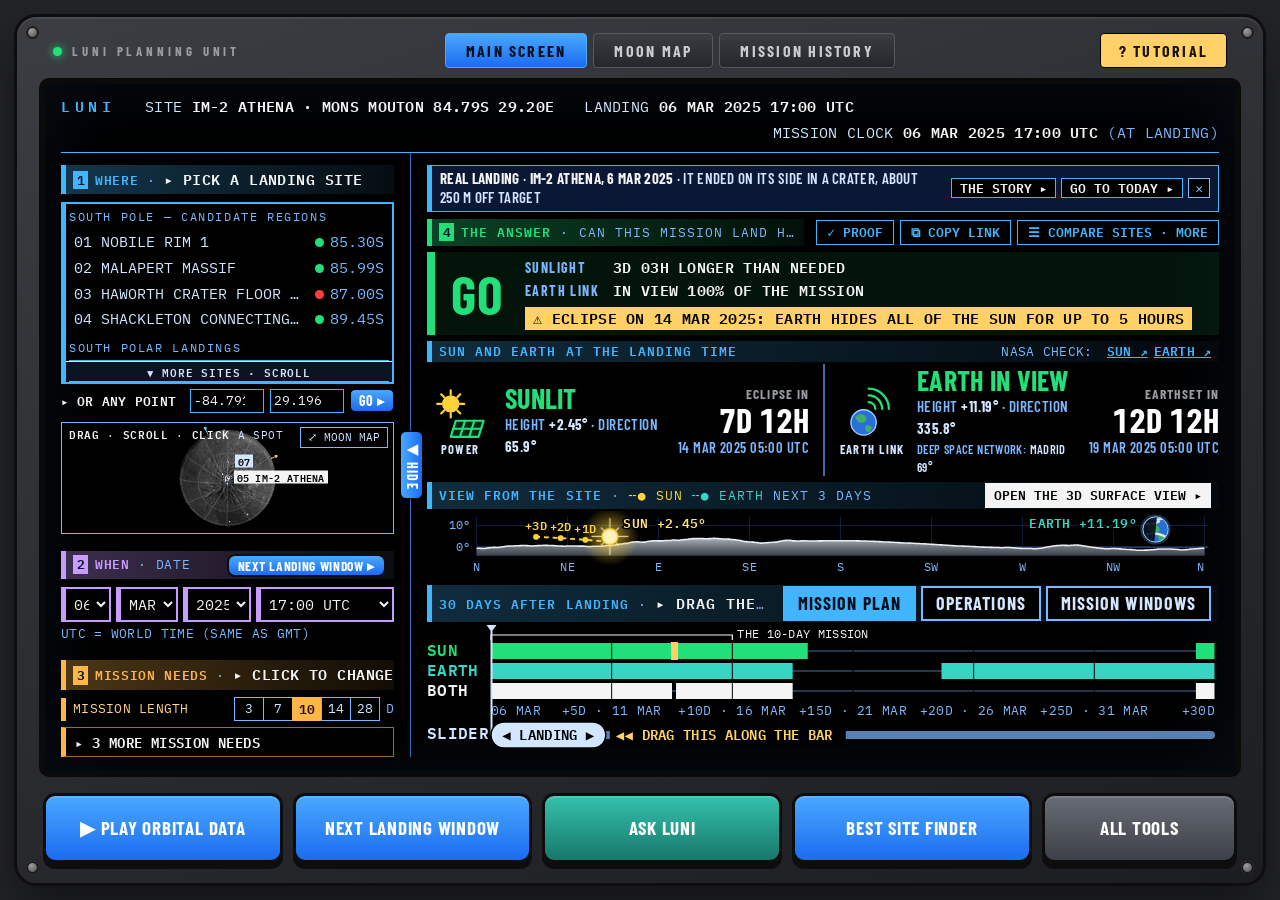
==== commit 8c8cb9c8: "Batch: NASA DATA USED band, condensed Best Site Finder, tidy verdict strip with pulsing fixes, one E" ====
--- a/index.html
+++ b/index.html
@@ -50,7 +50,7 @@
           <div class="mm-side">
             <h3 class="band" data-band="1"><b class="h-t">LAYER</b> · <b class="h-do">PICK ONE</b></h3>
             <div id="mm-layers" class="mm-layers"></div>
-            <div class="mm-srcline"><button class="src" id="mm-src">NASA LRO PHOTO</button></div>
+            <div class="mm-srcline">DATA: <b id="mm-src">NASA LRO PHOTO</b></div>
             <div id="mm-legend"></div>
             <label class="mm-strength">LAYER STRENGTH <input id="mm-strength" type="range" min="25" max="100" value="80" aria-label="How strongly the layer covers the picture"></label>
             <div id="mm-mix" class="mm-mix" hidden>
@@ -67,7 +67,7 @@
         </div>
       </div>
       <div id="history" class="history" hidden>
-        <div class="scan-head"><span><b class="h-t">MISSION HISTORY</b> · REAL LANDINGS SINCE 2023, REPLAYED WITH LUNI'S NASA DATA · <b class="h-do">PICK ONE, THEN LOAD IT</b></span><span class="scan-head-btns"><button class="src" data-src="history">NASA SPICE + LRO LOLA</button><button id="hist-close" title="Close (Esc)">✕ BACK TO THE MAIN SCREEN</button></span></div>
+        <div class="scan-head"><span><b class="h-t">MISSION HISTORY</b> · REAL LANDINGS SINCE 2023, REPLAYED WITH LUNI'S NASA DATA · <b class="h-do">PICK ONE, THEN LOAD IT</b></span><span class="scan-head-btns"><button id="hist-close" title="Close (Esc)">✕ BACK TO THE MAIN SCREEN</button></span></div>
         <div class="hist-top">
           <div class="hist-map"><img src="assets/moon_wac_4k.jpg" alt="Map of the whole Moon with the landing sites marked"><div id="hist-pins"></div><span class="hist-map-note" title="A flat map of the whole Moon: the near side is in the middle, the far side at both edges. Picture: NASA LRO wide-angle camera mosaic.">THE WHOLE MOON · NEAR SIDE IN THE MIDDLE</span></div>
           <div id="hist-detail" class="hist-detail"></div>
@@ -91,9 +91,7 @@
           <div class="globe-key"><span class="k-sun">━ SUN</span><span class="k-earth">━ EARTH</span></div>
           <div class="k-hint"><b>DRAG</b><span class="long"> TO TURN</span> · <b>SCROLL</b><span class="long"> TO ZOOM</span> · <b>CLICK</b> A SPOT<span class="long"> TO LAND THERE</span></div>
           <div id="globe-verdict" class="globe-verdict"></div>
-          <button class="src src-globe" data-src="photo">NASA LRO PHOTO</button>
           <button id="globe-big" class="globe-big" title="Opens the MOON MAP screen: the Moon made big, with data layers (M)">⤢ MOON MAP</button>
-          <button id="side-scan" class="side-go" title="Maps the ground around this site and shows where the mission needs are met (A)">BEST SITE FINDER ▸</button>
         </div>
         <h3 data-step="2" class="gap step-head"><span><b class="step">2</b><b class="h-t">WHEN</b> · DATE</span><button id="side-next" class="side-go" title="Moves the landing time to the start of the next landing window that meets the mission needs (N)">NEXT LANDING WINDOW ▸</button></h3>
         <div class="t0">
@@ -107,8 +105,7 @@
         <div class="needs">
           <div class="need"><span>MISSION LENGTH</span><div class="seg" data-req="days"></div><span>D</span></div>
           <div class="need"><span>CAN SIT IN THE DARK</span><div class="seg" data-req="maxDarkH"></div><span>H</span></div>
-          <div class="need"><span>EARTH LINK AT LEAST</span><div class="seg" data-req="earthMinPct"></div><span>%</span></div>
-          <div class="need"><span>EARTH LINK AT LANDING</span><div class="seg" data-req="earthAtLanding"></div></div>
+          <div class="need" title="How much direct link to Earth the mission needs. NONE: no link needed (a relay satellite does the talking). AT LANDING: Earth must be in view when the lander touches down. 25 / 50 / 75%: also in view for at least that share of the mission."><span>EARTH LINK</span><div class="seg" data-req="earthLink"></div></div>
           <div class="need" title="The steepest ground the lander accepts. ANY = slope is not judged. Slope comes from NASA's LOLA elevation maps."><span>GROUND SLOPE AT MOST</span><div class="seg" data-req="maxSlopeDeg"></div><span>°</span></div>
         </div>
         <button id="needs-more" class="needs-more"></button>
@@ -117,11 +114,9 @@
       <!-- CENTER: the answer -->
       <section class="col col-main">
         <div id="scan" class="scan" hidden>
-          <div class="scan-head"><span id="scan-title"></span><span class="scan-head-btns"><button class="src" data-src="finder">NASA LRO LOLA + SPICE</button><button id="scan-big" title="Use the whole screen for the map">⤢ BIG MAP</button><button id="scan-close" class="scan-home" title="Close the Best Site Finder (Esc)">◂ BACK TO THE MAIN SCREEN</button></span></div>
+          <div class="scan-head"><span id="scan-title"></span><span class="scan-head-btns"><button id="scan-close" class="scan-home" title="Close the Best Site Finder (Esc)">◂ BACK TO THE MAIN SCREEN</button></span></div>
           <div class="scan-body">
-            <div class="scan-sizes"><b>SCAN SIZE</b><div class="seg" id="scan-radius"></div><small>HOW FAR OUT TO LOOK</small></div>
-            <div class="scan-map"><div class="scan-canvas-box"><canvas id="scan-canvas"></canvas></div><button id="scan-go-best" class="scan-go" disabled>MOVE MY SITE TO THE BEST SPOT ▸</button></div>
-            <div class="scan-shows"><b>MAP SHOWS</b><div id="scan-metric" class="scan-metric"></div></div>
+            <div class="scan-map"><div class="scan-ctl" id="scan-ctl"><div class="scan-pick"><b>SCAN SIZE</b><div class="seg" id="scan-radius"></div></div><label class="scan-pick"><b>MAP SHOWS</b><select id="scan-metric" aria-label="What the map's colors show"></select></label></div><div class="scan-canvas-box"><canvas id="scan-canvas"></canvas></div><button id="scan-go-best" class="scan-go" disabled>MOVE MY SITE TO THE BEST SPOT ▸</button></div>
             <div class="scan-side">
               <div class="scan-how"><b>EACH SQUARE IS A PLACE YOU COULD LAND.</b> ★ IS THE BEST ONE FOUND. <b class="h-do">CLICK ANY SQUARE TO MOVE YOUR SITE THERE</b></div>
               <h3 class="band" data-band="4"><b class="h-t">BEST SPOT FOUND ★</b></h3><div id="scan-best" class="scan-cell"></div>
@@ -146,7 +141,6 @@
           <span class="ans-btns"><button id="proof-btn" class="more-btn" title="How LUNI's answers were checked against NASA and against real landings, and what LUNI does not know">✓ PROOF</button><button id="share-btn" class="more-btn" title="Copies an address that opens LUNI on exactly this site, landing time and mission needs">⧉ COPY LINK</button><button id="more-btn" class="more-btn" title="Pinned options to compare, next landing times, site numbers, OpenSpace, data credits">☰ COMPARE SITES · MORE</button></span></div>
         <div class="answer-row">
         <div id="mission" class="hero">
-          <button class="src" data-src="verdict">NASA SPICE + LRO LOLA</button>
           <div class="hero-word" id="mission-word"></div>
           <div class="hero-text">
             <div class="hero-title" id="mission-title"></div>
@@ -155,7 +149,7 @@
           <div class="hero-fix" id="mission-fix" hidden><span>WAYS TO GET A GO:</span><div id="mission-fix-list" class="hero-fix-list"></div></div>
         </div>
           <div class="answer-side">
-        <div class="tiles-head"><h3 id="clock-head">SUN AND EARTH AT THE LANDING TIME</h3><button class="src" data-src="positions">NASA SPICE</button><span class="nasa-line">NASA CHECK: <a id="hz-sun" class="nasa-check" target="_blank" rel="noopener" title="Opens NASA JPL Horizons' own answer for this site and time. Its azimuth is LUNI's direction and its elevation is LUNI's height.">SUN ↗</a><a id="hz-earth" class="nasa-check" target="_blank" rel="noopener" title="Opens NASA JPL Horizons' own answer for this site and time. Its azimuth is LUNI's direction and its elevation is LUNI's height.">EARTH ↗</a></span></div>
+        <div class="tiles-head"><h3 id="clock-head">SUN AND EARTH AT THE LANDING TIME</h3><span class="nasa-line">NASA CHECK: <a id="hz-sun" class="nasa-check" target="_blank" rel="noopener" title="Opens NASA JPL Horizons' own answer for this site and time. Its azimuth is LUNI's direction and its elevation is LUNI's height.">SUN ↗</a><a id="hz-earth" class="nasa-check" target="_blank" rel="noopener" title="Opens NASA JPL Horizons' own answer for this site and time. Its azimuth is LUNI's direction and its elevation is LUNI's height.">EARTH ↗</a></span></div>
         <div class="readouts">
           <div class="ro">
             <div class="ro-ico" id="sun-ico" title="Power: sunlight on the solar panels">
@@ -187,7 +181,7 @@
           </div>
         </div>
 
-        <div class="tiles-head" id="hz-head"><h3><b class="h-t">VIEW FROM THE SITE</b> · <span class="long">THE SKYLINE ALL THE WAY ROUND · </span><span class="hz-key">╌● SUN</span> <span class="hz-key"><i>╌● EARTH</i></span> NEXT 3 DAYS<span class="long">, ONE DOT A DAY</span></h3><button class="src" id="src-sky" data-src="skyline">NASA LRO LOLA</button><button id="surface-btn" class="mini-btn">OPEN THE 3D SURFACE VIEW ▸</button></div>
+        <div class="tiles-head" id="hz-head"><h3><b class="h-t">VIEW FROM THE SITE</b> · <span class="long">THE SKYLINE ALL THE WAY ROUND · </span><span class="hz-key">╌● SUN</span> <span class="hz-key"><i>╌● EARTH</i></span> NEXT 3 DAYS<span class="long">, ONE DOT A DAY</span></h3><span id="src-sky" class="src-note"></span><button id="surface-btn" class="mini-btn">OPEN THE 3D SURFACE VIEW ▸</button></div>
         <svg id="horizon" class="horizon" role="img" aria-label="The skyline all the way round, with the Sun and Earth and the paths they will take"></svg>
 
         <div class="tiles-head plan-head">
--- a/css/style.css
+++ b/css/style.css
@@ -876,3 +876,56 @@
 html.flow .hero > .src { position: static; order: -1; }
 html.flow .col-main .tiles-head { flex-wrap: wrap; gap: 4px 8px; }
 .tiles-head > .src { margin: 0 auto 0 10px; align-self: center; } .tiles-head > .src + * { margin-left: 10px; }
+/* Best Site Finder, condensed: size and "map shows" sit in one row over the map; the reading panel on the right is wider */
+.scan-body, .scan.big .scan-body { grid-template-columns: minmax(0, 1fr) minmax(300px, 43%); gap: 14px; }
+.scan-map { gap: 7px; } .scan-ctl { flex: none; display: flex; align-items: flex-end; justify-content: space-between; gap: 10px; max-width: 100%; }
+.scan-pick { display: flex; flex-direction: column; gap: 3px; min-width: 0; } .scan-pick > b { font-family: var(--cond); font-size: 14px; letter-spacing: .1em; color: var(--hi); }
+.scan-pick .seg { display: flex; } .scan-pick .seg button, .scan-pick select { font-family: var(--cond); font-size: 17px; font-weight: 700; letter-spacing: .03em; line-height: 1.1; padding: 6px 9px; color: var(--amb); background: #000; border: 1px solid var(--dim); cursor: pointer; white-space: nowrap; }
+.scan-pick .seg button.on { background: var(--hi); border-color: var(--hi); color: #00101f; } .scan-pick select { color: var(--wht); border-color: var(--hi); max-width: 100%; }
+.scan-side { padding-left: 14px; }
+html.flow .scan-ctl { flex-wrap: wrap; width: auto !important; }
+/* the verdict strip: one fact a row (what it is, then the value); on a NO-GO the word and the ways out pulse */
+html:not(.flow) .answer-row .hero-why, .hero-why { display: grid; grid-template-columns: auto minmax(0, 1fr); gap: 2px 14px; align-items: baseline; }
+.hw { display: contents; } .hw > span { font-family: var(--cond); font-size: 14px; font-weight: 700; letter-spacing: .1em; color: var(--dim); white-space: nowrap; } .hw > b { font-weight: 600; color: var(--wht); }
+.hero-why .warn { grid-column: 1 / -1; justify-self: start; }
+html:not(.flow) .answer-row .hero-title { padding-right: 0; } .hero-title[hidden] { display: none; }
+.hero.nogo .hero-word { animation: nogo-pulse 1.6s ease-in-out infinite; } @keyframes nogo-pulse { 50% { opacity: .45; text-shadow: 0 0 18px rgba(255, 61, 61, .9); } }
+.hero.nogo .hero-next { animation: fix-pulse 1.6s ease-in-out infinite; }
+.key.fixit, .side-go.fixit { animation: fix-pulse 1.6s ease-in-out infinite; }
+@keyframes fix-pulse { 50% { box-shadow: 0 0 0 4px var(--key-y, #ffd23c), 0 0 22px 4px rgba(255, 210, 60, .65); filter: brightness(1.25); } }
+@media (prefers-reduced-motion: reduce) { .hero.nogo .hero-word, .hero.nogo .hero-next, .key.fixit, .side-go.fixit { animation: none; } .key.fixit, .side-go.fixit, .hero.nogo .hero-next { box-shadow: 0 0 0 3px var(--key-y, #ffd23c); } }
+.col-site .need .seg button { white-space: nowrap; }
+/* NASA DATA USED: a band over the screen's top line whenever something is calculated or shown */
+header.bar { position: relative; }
+.data-band { position: absolute; left: -6px; right: -6px; top: -5px; bottom: 2px; z-index: 6; display: flex; align-items: center; flex-wrap: wrap; gap: 2px 22px; padding: 2px 12px; overflow: hidden;
+  background: var(--hi); color: #00101f; font-family: var(--cond); font-size: 18px; font-weight: 700; letter-spacing: .05em; text-transform: uppercase; pointer-events: none;
+  box-shadow: 0 0 0 2px #000, 0 6px 22px rgba(65, 182, 255, .55); animation: data-band 6500ms ease both; }
+.data-band[hidden] { display: none; } .data-band > b { background: #00101f; color: var(--hi); padding: 1px 10px; letter-spacing: .12em; white-space: nowrap; }
+.data-band span { white-space: nowrap; } .data-band i { font-style: normal; font-weight: 600; opacity: .72; margin-right: 4px; }
+@keyframes data-band { 0% { transform: translateY(-110%); opacity: 0; } 5% { transform: none; opacity: 1; } 9% { filter: brightness(1.5); } 14% { filter: none; } 92% { opacity: 1; } 100% { opacity: 0; } }
+@media (prefers-reduced-motion: reduce) { .data-band { animation: none; } }
+.src-note { flex: none; margin: 0 auto 0 10px; font-family: var(--cond); font-size: 14px; font-weight: 700; letter-spacing: .08em; color: #ff8a3d; white-space: nowrap; } .src-note:empty { display: none; }
+.tiles-head > .src-note + * { margin-left: 10px; }
+.mm-srcline { font-size: 12.5px; color: var(--dim); letter-spacing: .04em; } .mm-srcline b { color: var(--wht); }
+html.flow .data-band { font-size: 14px; position: fixed; top: 0; left: 0; right: 0; bottom: auto; z-index: 45; padding: 6px 10px; }
+/* PROOF, calmer: four headline numbers, then one line a section that opens on a click */
+.proof-tiles { display: grid; grid-template-columns: repeat(4, minmax(0, 1fr)); gap: 12px; margin: 4px 0 10px; }
+.proof-tiles > div { border: 1px solid var(--grid0); border-top: 4px solid var(--grn); background: rgba(33, 224, 122, .05); padding: 9px 12px 10px; }
+.proof-tiles b { display: block; font-family: var(--cond); font-size: 40px; font-weight: 700; line-height: 1; letter-spacing: .01em; color: var(--grn); margin-bottom: 5px; }
+.proof-tiles span { display: block; font-size: 12.5px; line-height: 1.35; color: var(--amb); }
+.proof-hint { margin: 0 0 4px; font-size: 13px; }
+.proof-sec { border-top: 1px solid var(--grid0); padding: 7px 0; } .proof-sec > summary { cursor: pointer; list-style: none; } .proof-sec > summary::-webkit-details-marker { display: none; }
+.proof-sec > summary h3 { display: inline-block; margin: 0; font-size: 14.5px; } .proof-sec > summary h3::after { content: "  ▸ OPEN"; color: var(--wht); font-weight: 700; letter-spacing: .06em; }
+.proof-sec[open] > summary h3::after { content: "  ▾ CLOSE"; } .proof-sec[open] > summary { margin-bottom: 8px; } .proof-sec > summary:hover h3 { filter: brightness(1.3); }
+html.flow .proof-tiles { grid-template-columns: repeat(2, minmax(0, 1fr)); } html.flow .proof-tiles b { font-size: 30px; }
+/* the main screen's sections stand apart: every section starts with a band, with air above it */
+.col-main > .tiles-head:not(.ans-head), .answer-side > .tiles-head { margin-top: 9px; padding: 3px 8px 3px 7px; border-left: 5px solid var(--hi); background: linear-gradient(90deg, color-mix(in srgb, var(--hi) 24%, #000), color-mix(in srgb, var(--hi) 5%, #000)); }
+.col-main > .tiles-head:not(.ans-head) h3, .answer-side > .tiles-head h3 { margin-bottom: 0; }
+.answer-row { border-bottom: none; padding-bottom: 0; margin-bottom: 0; } .col-main .horizon { border-bottom: none; margin-top: 5px; } .answer-side .readouts { margin-top: 5px; }
+.col-main > .plan-head { margin-bottom: 5px; }
+.col-site h3.gap { margin-top: 17px; } .col-site .globe-wrap { margin-top: 2px; }
+html.flow .col-main > .tiles-head:not(.ans-head), html.flow .answer-side > .tiles-head { margin-top: 14px; }
+.col-main > .tiles-head:not(.ans-head), .answer-side > .tiles-head { margin-top: 6px; padding: 1px 8px 1px 7px; }
+.col-main .horizon { margin-top: 2px; margin-bottom: 2px; padding-bottom: 2px; } .answer-side .readouts { margin-top: 2px; } .col-main > .plan-head { margin-bottom: 3px; }
+html:not(.flow) .answer-row .hero { margin-bottom: 0; }
+html.flow .col-main > .plan-head { padding-right: 0; } html.flow .plan-tabs { width: 100%; } html.flow .plan-tabs button { padding: 4px 5px 5px; font-size: 14px; }
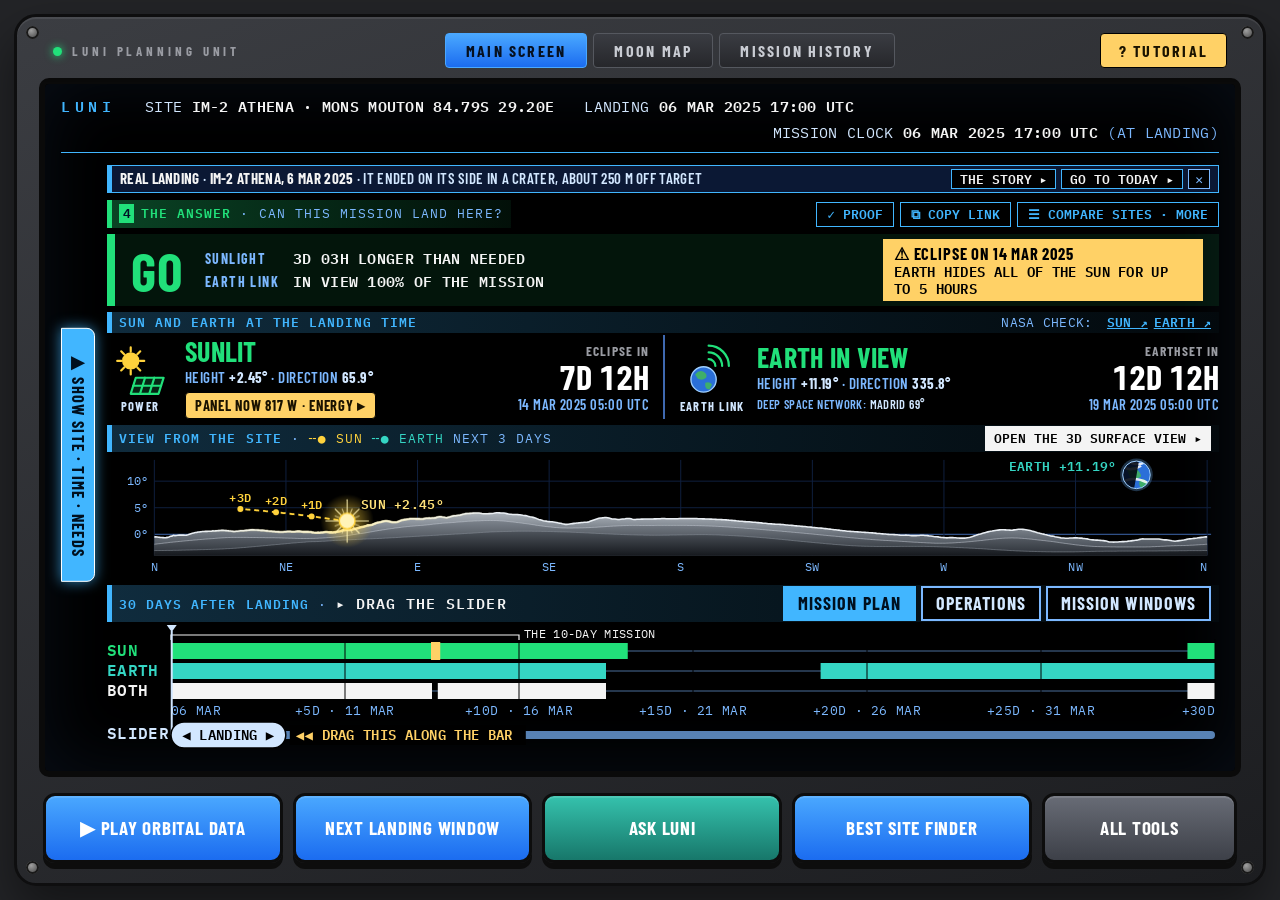
==== commit 61f0333d: "Afternoon batch: energy budget, before-and-after box, solar panel placement, and fixes - ENERGY: an " ====
--- a/index.html
+++ b/index.html
@@ -116,11 +116,21 @@
         <div id="scan" class="scan" hidden>
           <div class="scan-head"><span id="scan-title"></span><span class="scan-head-btns"><button id="scan-close" class="scan-home" title="Close the Best Site Finder (Esc)">◂ BACK TO THE MAIN SCREEN</button></span></div>
           <div class="scan-body">
-            <div class="scan-map"><div class="scan-ctl" id="scan-ctl"><div class="scan-pick"><b>SCAN SIZE</b><div class="seg" id="scan-radius"></div></div><label class="scan-pick"><b>MAP SHOWS</b><select id="scan-metric" aria-label="What the map's colors show"></select></label></div><div class="scan-canvas-box"><canvas id="scan-canvas"></canvas></div><button id="scan-go-best" class="scan-go" disabled>MOVE MY SITE TO THE BEST SPOT ▸</button></div>
+            <div class="scan-map"><div class="scan-row" id="scan-row"><div class="scan-stack" id="scan-sizes"><b>SCAN SIZE</b><div class="seg" id="scan-radius"></div></div><div class="scan-canvas-box"><canvas id="scan-canvas"></canvas></div><div class="scan-stack" id="scan-shows"><b>MAP SHOWS</b><div id="scan-metric" class="scan-metric" role="group" aria-label="What the map's colors show"></div></div></div><button id="scan-go-best" class="scan-go" disabled>MOVE MY SITE TO THE BEST SPOT ▸</button></div>
             <div class="scan-side">
               <div class="scan-how"><b>EACH SQUARE IS A PLACE YOU COULD LAND.</b> ★ IS THE BEST ONE FOUND. <b class="h-do">CLICK ANY SQUARE TO MOVE YOUR SITE THERE</b></div>
               <h3 class="band" data-band="4"><b class="h-t">BEST SPOT FOUND ★</b></h3><div id="scan-best" class="scan-cell"></div>
               <div id="scan-progress"></div>
+              <h3 class="band" data-band="2"><b class="h-t">SOLAR PANELS</b> · <b class="h-do">PLACE THEM AT THE SUNNIEST SPOTS</b></h3>
+              <div id="scan-panels" class="scan-panels">
+                <button id="panels-open" class="panels-open">☀ PLACE SOLAR PANELS ▸</button>
+                <div id="panels-form" class="panels-form" hidden>
+                  <label>WITHIN <input id="panels-radius" type="number" min="0.1" step="0.1" inputmode="decimal"> KM OF THE LANDING SITE</label>
+                  <label>HOW MANY PANELS <input id="panels-count" type="number" min="1" max="20" step="1" value="4" inputmode="numeric"></label>
+                  <div class="panels-btns"><button id="panels-go" class="primary">PLACE THEM ▸</button><button id="panels-clear">CLEAR</button></div>
+                </div>
+                <div id="panels-out" class="panels-out"></div>
+              </div>
               <h3 class="band" data-band="1"><b class="h-t">THE COLORS</b> · <span id="scan-showing"></span></h3>
               <div id="scan-legend" class="scan-legend"></div>
               <div id="scan-rank" class="scan-rank"></div>
@@ -135,6 +145,10 @@
         <div id="proof" class="scan proof" hidden>
           <div class="scan-head"><span><b class="h-t">PROOF</b> · HOW YOU CAN TELL LUNI IS RIGHT, AND WHERE IT STOPS</span><span class="scan-head-btns"><button id="proof-close" title="Close (Esc)">✕ CLOSE</button></span></div>
           <div id="proof-body" class="proof-body"></div>
+        </div>
+        <div id="energy" class="scan proof energy" hidden>
+          <div class="scan-head"><span><b class="h-t">ENERGY</b> · WHAT THIS PLAN COLLECTS, WHAT THE LANDER USES, AND THE BATTERY IN BETWEEN</span><span class="scan-head-btns"><button id="energy-close" title="Close (Esc)">✕ CLOSE</button></span></div>
+          <div id="energy-body" class="proof-body"></div>
         </div>
         <div id="story" class="story" hidden></div>
         <div class="tiles-head ans-head"><h3 data-step="4"><b class="step">4</b><b class="h-t">THE ANSWER</b> · CAN THIS MISSION LAND HERE<span class="long">, AT THIS TIME</span>?</h3>
@@ -146,6 +160,7 @@
             <div class="hero-title" id="mission-title"></div>
             <div class="hero-why" id="mission-why"></div>
           </div>
+          <div class="hero-warn" id="mission-warn" hidden></div>
           <div class="hero-fix" id="mission-fix" hidden><span>WAYS TO GET A GO:</span><div id="mission-fix-list" class="hero-fix-list"></div></div>
         </div>
           <div class="answer-side">
@@ -161,6 +176,7 @@
               <div class="mini">HEIGHT <b id="sun-el"></b> · DIRECTION <b id="sun-az"></b></div>
               <div class="mini warn" id="sun-eclipse" hidden></div>
               <div class="mini note-low" id="sun-low" hidden></div>
+              <button id="energy-btn" class="energy-btn" title="How much power this plan collects and uses, hour by hour, and the battery it needs"><b id="sun-watts"></b> · ENERGY ▸</button>
             </div>
             <div class="cd"><span id="sun-next-label"></span><b id="sun-next"></b><i id="sun-next-date"></i></div>
           </div>
--- a/css/style.css
+++ b/css/style.css
@@ -929,3 +929,92 @@
 .col-main .horizon { margin-top: 2px; margin-bottom: 2px; padding-bottom: 2px; } .answer-side .readouts { margin-top: 2px; } .col-main > .plan-head { margin-bottom: 3px; }
 html:not(.flow) .answer-row .hero { margin-bottom: 0; }
 html.flow .col-main > .plan-head { padding-right: 0; } html.flow .plan-tabs { width: 100%; } html.flow .plan-tabs button { padding: 4px 5px 5px; font-size: 14px; }
+
+/* ===== 15 Nov, afternoon batch ===== */
+/* verdict strip: warnings stand to the right of the verdict, not under it */
+.hero-warn { order: 5; margin-left: auto; display: flex; flex-direction: column; gap: 4px; max-width: 320px; }
+.hero-warn[hidden] { display: none; }
+.hero-warn .warn { display: flex; flex-direction: column; padding: 4px 11px 5px; background: var(--key-y); color: #000; line-height: 1.22; font-size: 13.5px; font-weight: 600; }
+.hero-warn .warn b { font-family: var(--cond); font-size: 16.5px; letter-spacing: .05em; }
+html.flow .hero-warn { margin-left: 0; max-width: none; flex: 1 1 100%; }
+
+/* Best Site Finder: the two button stacks stand against the map, as tall as the map */
+.scan-body, .scan.big .scan-body { grid-template-columns: minmax(0, 1fr) minmax(280px, 36%); }
+.scan-row { flex: 1; min-height: 0; align-self: stretch; display: flex; align-items: center; justify-content: center; }
+.scan-row .scan-canvas-box { flex: none; align-self: center; display: block; line-height: 0; }
+.scan-stack { flex: none; display: flex; flex-direction: column; gap: 4px; min-height: 0; }
+#scan-sizes { width: 84px; padding-right: 6px; } #scan-shows { width: 150px; padding-left: 6px; }
+.scan-stack > b { flex: none; font-family: var(--cond); font-size: 14px; letter-spacing: .08em; color: var(--hi); text-align: center; white-space: nowrap; }
+.scan-stack .seg, .scan-stack .scan-metric { flex: 1; min-height: 0; display: flex; flex-direction: column; gap: 3px; border: none; }
+.scan-stack .scan-mgroup { display: contents; } .scan-stack .scan-mgroup + .scan-mgroup button:first-child { margin-top: 5px; }
+.scan-stack button { flex: 1 1 0; min-height: 0; width: 100%; padding: 0 2px; font-family: var(--cond); font-size: 16px; font-weight: 700; letter-spacing: .03em; line-height: 1.05; white-space: nowrap; cursor: pointer; color: var(--amb); background: #000; border: 1px solid var(--dim); border-radius: 0; }
+#scan-sizes button { font-size: 19px; }
+.scan-stack button:hover { background: var(--faint); }
+.scan-stack button.on, .scan-stack .seg button.on { background: var(--hi); border-color: #fff; color: #00101f; box-shadow: inset 0 0 0 2px #00101f; }
+html.flow .scan-row { flex-direction: column; align-items: stretch; gap: 8px; } html.flow .scan-row .scan-canvas-box { align-self: center; }
+html.flow .scan-stack, html.flow #scan-sizes, html.flow #scan-shows { width: auto; padding: 0; } html.flow .scan-stack .seg, html.flow .scan-stack .scan-metric { flex-direction: row; flex-wrap: wrap; }
+html.flow .scan-stack button { flex: 1 1 auto; padding: 8px 10px; width: auto; }
+
+/* NASA DATA USED: white with a red tag, so it cannot blend into the blue screen; it flashes three times and wipes away */
+.data-band { top: -8px; bottom: -3px; left: -8px; right: -8px; padding: 2px 14px; gap: 2px 26px; background: #fff; color: #06122a; border: none; font-size: 15.5px; font-weight: 600; letter-spacing: .03em; opacity: 1;
+  box-shadow: 0 0 0 2px #000, 0 0 0 5px #ff3b2e, 0 10px 28px rgba(0, 0, 0, .7); animation: data-wipe 8000ms ease both, data-flash 1500ms linear 1; }
+.data-band > b { background: #e0261a; color: #fff; padding: 2px 12px; font-family: var(--cond); font-size: 18px; letter-spacing: .12em; }
+.data-band i { opacity: 1; color: #4d5a75; font-weight: 600; } .data-band u { text-decoration: none; font-weight: 700; color: #06122a; }
+@keyframes data-wipe { 0% { clip-path: inset(-10px -10px 110% -10px); } 4% { clip-path: inset(-10px); } 95% { clip-path: inset(-10px); } 100% { clip-path: inset(-10px -10px 110% -10px); } }
+@keyframes data-flash { 0%, 30%, 60%, 100% { background: #fff; } 15%, 45%, 75% { background: #ffe14d; } }
+@media (prefers-reduced-motion: reduce) { .data-band { animation: none; } }
+
+/* the left side folded away: its tab has to be easy to find */
+.cols.setup-off .setup-tab { width: 34px; padding: 24px 0; font-size: 16.5px; color: #00101f; background: var(--hi); border-color: #fff; box-shadow: 0 0 14px rgba(65, 182, 255, .7); animation: tab-call 1.8s ease-in-out 3; }
+@keyframes tab-call { 50% { filter: brightness(1.35); box-shadow: 0 0 26px rgba(65, 182, 255, 1); } }
+.cols.setup-off .col-main { padding-left: 46px; }
+
+/* ENERGY */
+.energy-btn { margin-top: 3px; padding: 2px 9px; font: inherit; font-family: var(--cond); font-size: 14.5px; font-weight: 700; letter-spacing: .05em; color: #1a1200; background: var(--key-y); border: 1px solid #000; border-radius: 4px; cursor: pointer; white-space: nowrap; }
+.energy-btn:hover, .energy-btn.on { filter: brightness(1.15); } .energy-btn b { font-weight: 700; }
+.energy { z-index: 8; }
+.en-lead { margin: 0 0 8px; color: var(--wht); font-weight: 600; }
+.en-top { display: grid; grid-template-columns: minmax(300px, 40%) minmax(0, 1fr); gap: 18px; margin-bottom: 12px; }
+.en-row { display: flex; align-items: center; justify-content: space-between; gap: 10px; margin-top: 6px; } .en-row > span { color: var(--amb); font-weight: 600; }
+.en-row .seg button { min-width: 54px; padding: 4px 6px; } .en-row .seg button.on { background: var(--s3); border-color: var(--s3); color: #1a0f00; }
+.en-note { margin: 8px 0 0; font-size: 12.5px; color: var(--dim); }
+.en-verdict { display: flex; align-items: center; gap: 14px; padding: 6px 12px; border-left: 8px solid var(--grn); background: #04140b; margin-bottom: 8px; } .en-verdict.nogo { border-color: var(--red); background: #1a0606; }
+.en-verdict b { font-family: var(--cond); font-size: 26px; line-height: 1; white-space: nowrap; color: var(--grn); } .en-verdict.nogo b { color: var(--red); } .en-verdict span { color: var(--wht); font-weight: 600; font-size: 13.5px; }
+.en-tiles { grid-template-columns: repeat(4, 1fr); }
+.en-chart { width: 100%; height: auto; display: block; background: #000; border: 1px solid var(--grid0); margin-top: 6px; }
+.en-grid { stroke: var(--grid); } .en-tick, .en-ax { fill: var(--dim); font-size: 12.5px; } .en-cap { fill: var(--wht); font-size: 12.5px; font-weight: 700; }
+.en-power { fill: #ffd23c; opacity: .85; } .en-load { stroke: var(--red); stroke-width: 2; stroke-dasharray: 7 5; } .en-loadt { fill: #fff; font-size: 13px; font-weight: 700; stroke: #7a0d0d; stroke-width: 4px; paint-order: stroke; }
+.en-cap { stroke: #000; stroke-width: 4px; paint-order: stroke; }
+.en-full { stroke: var(--grid0); } .en-batt { fill: none; stroke: var(--cy); stroke-width: 2.5; }
+.en-facts { margin: 8px 0 10px; padding-left: 18px; } .en-facts li { margin-bottom: 3px; } .en-facts b { color: var(--wht); }
+html.flow .en-top { grid-template-columns: 1fr; } html.flow .en-tiles { grid-template-columns: repeat(2, 1fr); }
+
+/* BEFORE AND AFTER */
+.cmp-pop { position: fixed; inset: 0; z-index: 70; display: grid; place-items: center; padding: 16px; background: rgba(0, 4, 12, .78); font-family: var(--mono); animation: cmp-in .18s ease-out; }
+@keyframes cmp-in { from { opacity: 0; } }
+.cmp-card { width: min(900px, 96vw); max-height: 94vh; overflow: auto; background: #050d1f; border: 2px solid var(--hi); box-shadow: 0 0 0 4px #000, 0 20px 80px rgba(65, 182, 255, .35); padding: 16px 20px 14px; color: var(--amb); }
+.cmp-head { display: flex; justify-content: space-between; align-items: center; gap: 12px; } .cmp-head b { font-family: var(--cond); font-size: 30px; letter-spacing: .05em; color: var(--hi); }
+.cmp-x { font: inherit; font-size: 18px; color: var(--wht); background: #000; border: 1px solid var(--dim); padding: 2px 10px; cursor: pointer; }
+.cmp-lead { margin: 2px 0 10px; color: var(--wht); font-size: 14px; font-weight: 600; }
+.cmp-table { width: 100%; border-collapse: collapse; } .cmp-table th, .cmp-table td { padding: 7px 10px; text-align: left; border-bottom: 1px solid var(--grid0); font-size: 16px; }
+.cmp-table th { vertical-align: bottom; color: var(--wht); font-size: 14.5px; font-weight: 700; } .cmp-table th i { display: block; font-style: normal; font-family: var(--cond); font-size: 13.5px; letter-spacing: .12em; color: var(--dim); }
+.cmp-table th small { display: block; font-size: 12.5px; font-weight: 600; color: var(--dim); }
+.cmp-table td:first-child { color: var(--dim); font-family: var(--cond); font-size: 15px; font-weight: 700; letter-spacing: .08em; white-space: nowrap; } .cmp-table td { color: var(--wht); font-weight: 600; }
+.cmp-table tr.big td { font-family: var(--cond); font-size: 30px; font-weight: 700; padding: 4px 10px; } .cmp-table tr.big td:first-child { font-size: 15px; }
+.cmp-table td.go { color: var(--grn); } .cmp-table td.nogo { color: var(--red); }
+.cmp-table td.good { color: var(--grn); } .cmp-table td.bad { color: #ff7a7a; } .cmp-table td.same { color: var(--dim); } .cmp-table td:last-child { white-space: nowrap; font-size: 15px; } .cmp-table tr.big td:last-child { font-size: 20px; }
+.cmp-note { margin: 8px 0 12px; font-size: 12.5px; color: var(--dim); line-height: 1.35; }
+.cmp-btns { display: flex; flex-wrap: wrap; gap: 10px; } .cmp-btns button { flex: 1 1 200px; padding: 11px 12px; font-family: var(--cond); font-size: 20px; font-weight: 700; letter-spacing: .05em; cursor: pointer; color: var(--wht); background: #1a2440; border: 2px solid #000; border-radius: 8px; box-shadow: 0 3px 0 #000; }
+.cmp-btns button.primary { color: var(--key-ink); background: linear-gradient(180deg, var(--key-a), var(--key-b)); } .cmp-btns button:hover { filter: brightness(1.15); }
+.cmp-keep { display: inline-flex; align-items: center; gap: 7px; margin-top: 10px; font-size: 12.5px; color: var(--dim); cursor: pointer; }
+
+/* SOLAR PANELS in the Best Site Finder */
+.panels-open { width: 100%; padding: 8px 6px; font-family: var(--cond); font-size: 18px; font-weight: 700; letter-spacing: .05em; color: #1a1200; background: var(--key-y); border: 1px solid #000; border-radius: 6px; cursor: pointer; }
+.panels-open:hover { filter: brightness(1.12); }
+.panels-form { margin-top: 7px; display: flex; flex-direction: column; gap: 6px; } .panels-form[hidden] { display: none; }
+.panels-form label { color: var(--wht); font-weight: 600; font-size: 13.5px; } .panels-form input { width: 64px; margin: 0 4px; padding: 3px 5px; font: inherit; font-weight: 700; color: var(--wht); background: #000; border: 2px solid var(--key-y); }
+.panels-btns { display: flex; gap: 8px; } .panels-btns button { padding: 6px 12px; font-family: var(--cond); font-size: 16px; font-weight: 700; letter-spacing: .05em; cursor: pointer; color: var(--amb); background: #000; border: 1px solid var(--dim); }
+.panels-btns button.primary { flex: 1; color: var(--key-ink); background: linear-gradient(180deg, var(--key-a), var(--key-b)); border-color: #000; }
+.panels-out { margin-top: 6px; font-size: 13px; line-height: 1.35; color: var(--amb); } .panels-out b { color: var(--wht); }
+.panels-table { width: 100%; border-collapse: collapse; margin: 5px 0; } .panels-table th { text-align: left; font-size: 12.5px; color: var(--dim); font-weight: 600; border-bottom: 1px solid var(--grid0); padding: 2px 6px 2px 0; }
+.panels-table td { padding: 2px 6px 2px 0; color: var(--wht); font-weight: 600; } .panels-table td i { display: inline-block; min-width: 20px; text-align: center; font-style: normal; font-weight: 700; color: #000; background: #ffd23c; }
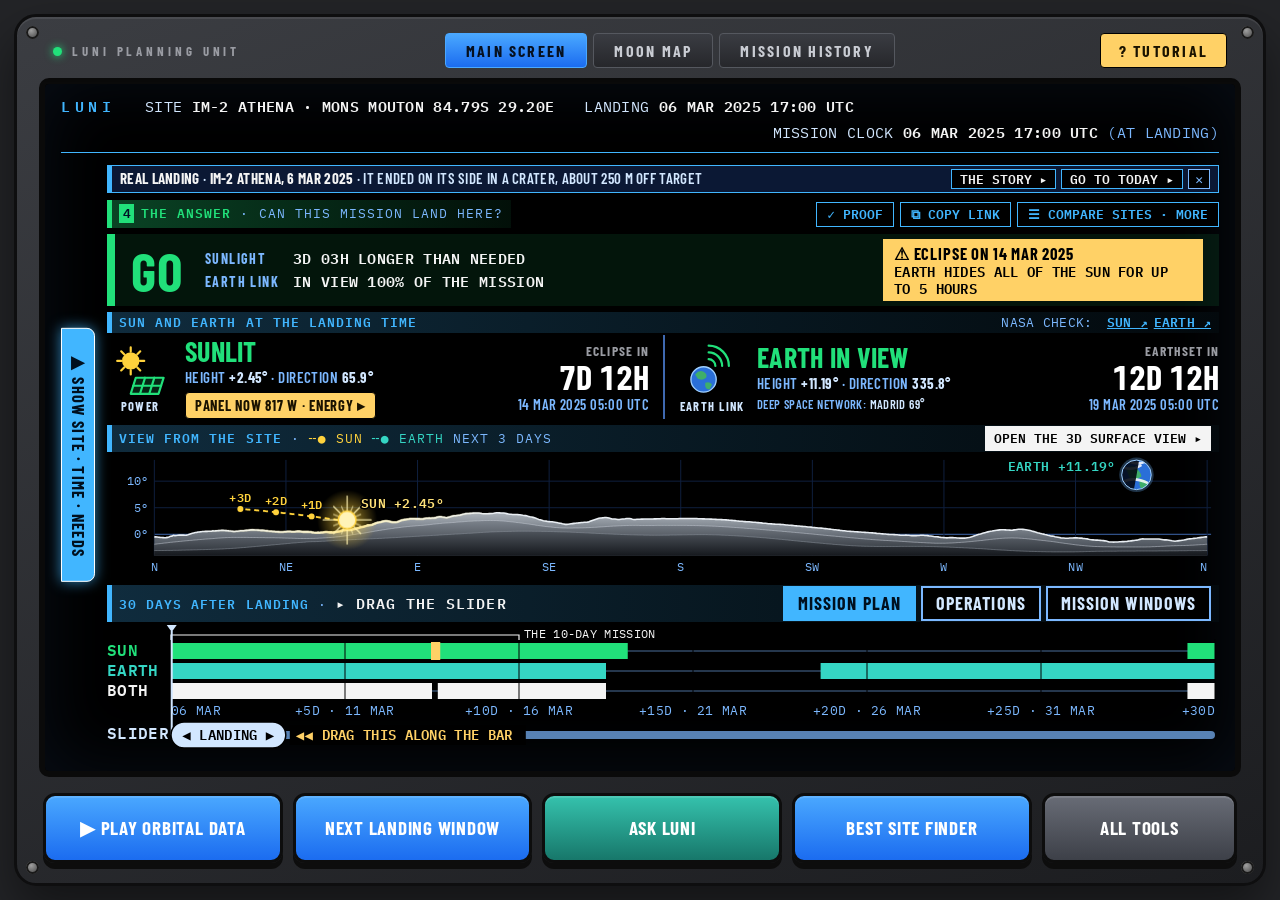
==== commit a93d237e: "Name: Lunar Utility for Navigational Intelligence, everywhere a person reads it Co-Authored-By: Clau" ====
--- a/index.html
+++ b/index.html
@@ -3,7 +3,7 @@
 <head>
   <meta charset="utf-8">
   <meta name="viewport" content="width=device-width, initial-scale=1">
-  <title>LUNI · Lunar Utility Navigational Intelligence</title>
+  <title>LUNI · Lunar Utility for Navigational Intelligence</title>
   <script>(() => { const p = new URLSearchParams(location.search).get("palette"); if (p) document.documentElement.dataset.palette = p; })();</script>
   <link rel="stylesheet" href="css/style.css">
 </head>
@@ -248,7 +248,7 @@
 
     <div id="toast" class="toast" role="status" aria-live="polite" hidden></div>
 
-    <!-- ASK LUNI (Lunar Utility Navigational Intelligence): typed or spoken commands -->
+    <!-- ASK LUNI (Lunar Utility for Navigational Intelligence): typed or spoken commands -->
     <div id="comms" class="comms" hidden>
       <div class="comms-row">
         <button id="comms-mic" class="comms-mic" title="Talk to LUNI (T)"><svg class="ic" viewBox="0 0 20 20" aria-hidden="true"><rect x="7" y="2" width="6" height="10" rx="3"/><path d="M4 9.500a6 6 0 0 0 12 0M10 15.500V18.500M6.500 18.500h7" fill="none" stroke="currentColor" stroke-width="1.8" stroke-linecap="round"/></svg>TALK</button>
@@ -258,7 +258,7 @@
         <button id="comms-hands" class="comms-opt" title="Keeps listening. Start each command with the word LUNI."></button>
         <button id="comms-close" class="comms-opt" title="Close (Esc)"><svg class="ic" viewBox="0 0 20 20" aria-hidden="true"><path d="M4 4l12 12M16 4L4 16" fill="none" stroke="currentColor" stroke-width="2.4" stroke-linecap="round"/></svg>CLOSE</button>
       </div>
-      <div class="comms-log" aria-live="polite"><div id="comms-you" class="comms-you"></div><div id="comms-reply" class="comms-reply">I am LUNI, the Lunar Utility Navigational Intelligence. Enter a question or a command, or select an example:</div></div>
+      <div class="comms-log" aria-live="polite"><div id="comms-you" class="comms-you"></div><div id="comms-reply" class="comms-reply">I am LUNI, the Lunar Utility for Navigational Intelligence. Enter a question or a command, or select an example:</div></div>
       <div id="comms-tips" class="comms-tips"></div>
       <div id="comms-ai-row" class="comms-ai" hidden>
         <span>AI MODEL RUNNING ON THIS COMPUTER:</span>
@@ -279,7 +279,7 @@
     <button class="key" id="play-btn" title="Runs the mission clock forward: the Sun and Earth move across the sky (Space)"><span id="play-label">▶ PLAY ORBITAL DATA</span></button>
     <button class="key" data-slip="1"><small>LAUNCH SLIP</small>1 D ▶</button>
     <button class="key" data-slip="7"><small>LAUNCH SLIP</small>7 D ▶▶</button>
-    <button class="key c" id="talk-btn" title="Talk to LUNI, the Lunar Utility Navigational Intelligence (T). Type instead with the / key.">ASK LUNI</button>
+    <button class="key c" id="talk-btn" title="Talk to LUNI, the Lunar Utility for Navigational Intelligence (T). Type instead with the / key.">ASK LUNI</button>
     <button class="key g" id="next-window-btn">NEXT LANDING WINDOW</button>
     <button class="key g" id="scan-btn" title="Opens and closes the Best Site Finder: a scan of the ground around this site (A)">BEST SITE FINDER</button>
     <button class="key y" id="next-site-btn">NEXT SITE</button>
--- a/css/style.css
+++ b/css/style.css
@@ -1018,3 +1018,4 @@
 .panels-out { margin-top: 6px; font-size: 13px; line-height: 1.35; color: var(--amb); } .panels-out b { color: var(--wht); }
 .panels-table { width: 100%; border-collapse: collapse; margin: 5px 0; } .panels-table th { text-align: left; font-size: 12.5px; color: var(--dim); font-weight: 600; border-bottom: 1px solid var(--grid0); padding: 2px 6px 2px 0; }
 .panels-table td { padding: 2px 6px 2px 0; color: var(--wht); font-weight: 600; } .panels-table td i { display: inline-block; min-width: 20px; text-align: center; font-style: normal; font-weight: 700; color: #000; background: #ffd23c; }
+.proof-tiles i { font-style: normal; color: var(--wht); }
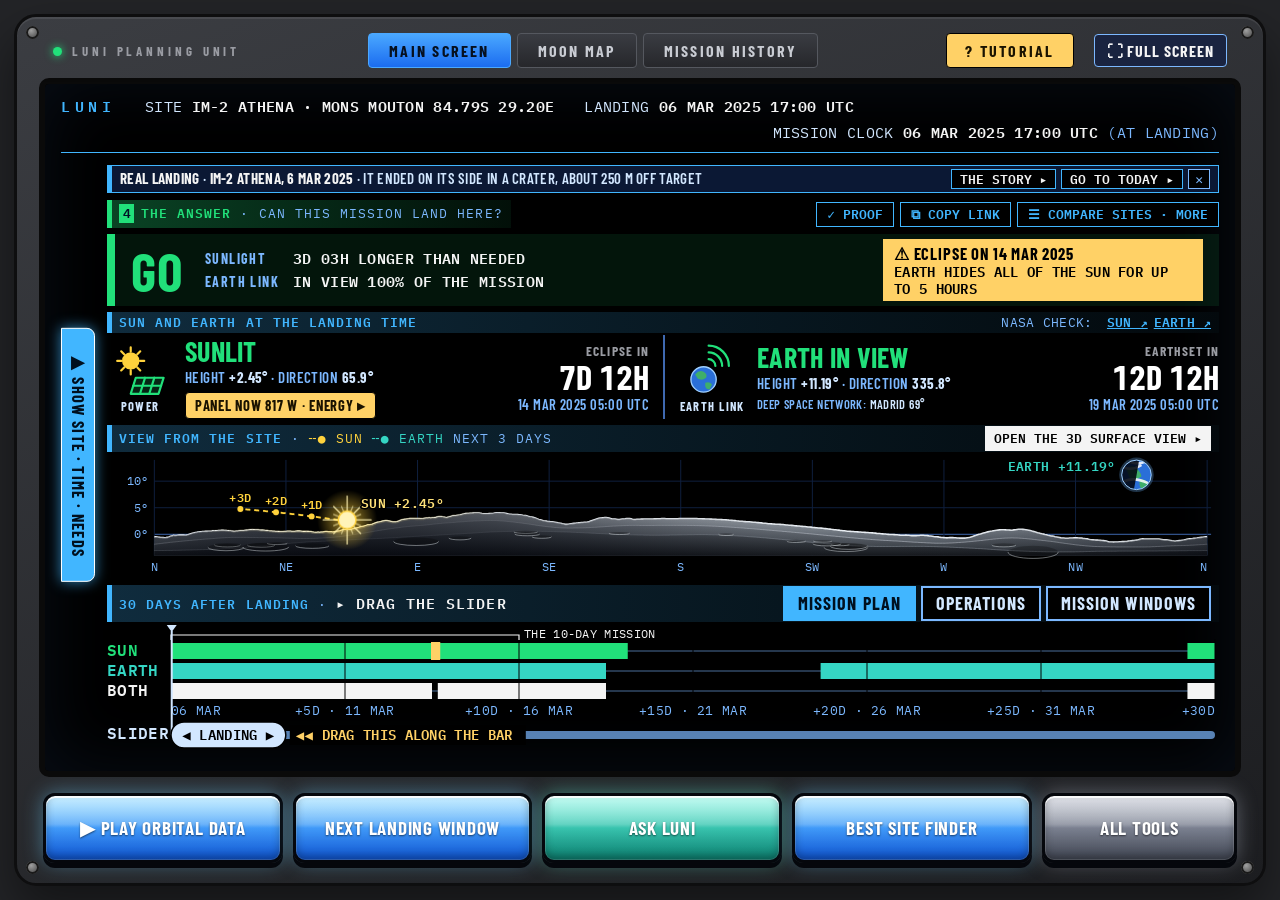
==== commit 00f11a9f: "Glossy keys, finder cards and bolder stacks, longer NASA data band with links, full screen button, s" ====
--- a/index.html
+++ b/index.html
@@ -16,7 +16,7 @@
   <div class="unit-top">
     <span><i class="led"></i>LUNI PLANNING UNIT</span>
     <span class="tabs"><button id="tab-main" class="on" title="The planning screen">MAIN SCREEN</button><button id="tab-moon" title="The Moon made big, with NASA data as layers on it (M)">MOON MAP</button><button id="tab-history" title="Real landings since 2023, compared, and loaded into the main screen with one press (H)">MISSION HISTORY</button></span>
-    <span class="top-right"><button id="tour-btn" class="tour-btn" title="A guided tutorial: one part of the screen at a time, in everyday words">? TUTORIAL</button><span id="data-badge" class="demo" hidden>LOADING DATA</span></span>
+    <span class="top-right"><button id="tour-btn" class="tour-btn" title="A guided tutorial: one part of the screen at a time, in everyday words">? TUTORIAL</button><button id="fs-btn" class="fs-btn" title="Use the whole screen: more room for every panel (F11 does the same)">⛶ FULL SCREEN</button><span id="data-badge" class="demo" hidden>LOADING DATA</span></span>
   </div>
 
   <div class="screen">
@@ -118,10 +118,10 @@
           <div class="scan-body">
             <div class="scan-map"><div class="scan-row" id="scan-row"><div class="scan-stack" id="scan-sizes"><b>SCAN SIZE</b><div class="seg" id="scan-radius"></div></div><div class="scan-canvas-box"><canvas id="scan-canvas"></canvas></div><div class="scan-stack" id="scan-shows"><b>MAP SHOWS</b><div id="scan-metric" class="scan-metric" role="group" aria-label="What the map's colors show"></div></div></div><button id="scan-go-best" class="scan-go" disabled>MOVE MY SITE TO THE BEST SPOT ▸</button></div>
             <div class="scan-side">
-              <div class="scan-how"><b>EACH SQUARE IS A PLACE YOU COULD LAND.</b> ★ IS THE BEST ONE FOUND. <b class="h-do">CLICK ANY SQUARE TO MOVE YOUR SITE THERE</b></div>
-              <h3 class="band" data-band="4"><b class="h-t">BEST SPOT FOUND ★</b></h3><div id="scan-best" class="scan-cell"></div>
-              <div id="scan-progress"></div>
-              <h3 class="band" data-band="2"><b class="h-t">SOLAR PANELS</b> · <b class="h-do">PLACE THEM AT THE SUNNIEST SPOTS</b></h3>
+              <section class="fcard best"><h3><svg class="fi" viewBox="0 0 24 24" aria-hidden="true"><path d="M12 2.5l2.9 6.2 6.6.8-4.9 4.6 1.3 6.6L12 17.4 6.1 20.7l1.3-6.6L2.5 9.5l6.6-.8z"/></svg><b>BEST SPOT FOUND</b></h3><div id="scan-best" class="scan-cell"></div><div id="scan-progress"></div></section>
+              <section class="fcard"><h3><svg class="fi" viewBox="0 0 24 24" aria-hidden="true"><rect x="3" y="3" width="8" height="8"/><rect x="13" y="3" width="8" height="8" opacity=".45"/><rect x="3" y="13" width="8" height="8" opacity=".45"/><rect x="13" y="13" width="8" height="8"/></svg><b>WHAT THE COLORS MEAN</b><span id="scan-showing"></span></h3><div id="scan-legend" class="scan-legend"></div><div id="scan-rank" class="scan-rank"></div></section>
+              <section class="fcard"><h3><svg class="fi" viewBox="0 0 24 24" aria-hidden="true"><path d="M4 20V10M10 20V4M16 20v-7M22 20H2" fill="none" stroke="currentColor" stroke-width="2.6"/></svg><b>THIS SPOT’S NUMBERS</b><span id="scan-prof-of">WHERE YOU ARE NOW</span></h3><div id="scan-hover" class="scan-cell"></div></section>
+              <section class="fcard"><h3><svg class="fi" viewBox="0 0 24 24" aria-hidden="true"><circle cx="7" cy="7" r="3.2"/><path d="M7 1v2M7 11v2M1 7h2M11 7h2" stroke="currentColor" stroke-width="1.8"/><path d="M9 14h13l-3 8H6z" fill="none" stroke="currentColor" stroke-width="2"/><path d="M14 14l-2 8M18 14l-2 8" stroke="currentColor" stroke-width="1.4"/></svg><b>SOLAR PANELS</b><span>ON THE SUNNIEST SPOTS</span></h3>
               <div id="scan-panels" class="scan-panels">
                 <button id="panels-open" class="panels-open">☀ PLACE SOLAR PANELS ▸</button>
                 <div id="panels-form" class="panels-form" hidden>
@@ -130,15 +130,14 @@
                   <div class="panels-btns"><button id="panels-go" class="primary">PLACE THEM ▸</button><button id="panels-clear">CLEAR</button></div>
                 </div>
                 <div id="panels-out" class="panels-out"></div>
-              </div>
-              <h3 class="band" data-band="1"><b class="h-t">THE COLORS</b> · <span id="scan-showing"></span></h3>
-              <div id="scan-legend" class="scan-legend"></div>
-              <div id="scan-rank" class="scan-rank"></div>
-              <h3 class="band" data-band="2"><b class="h-t">DATA PROFILE</b> · <span id="scan-prof-of">WHERE YOU ARE NOW</span></h3><div id="scan-hover" class="scan-cell"></div>
-              <div id="scan-engine" class="dimtxt"></div>
-              <div id="scan-scale" class="dimtxt"></div>
-              <h3 hidden><b class="h-t">WHERE YOU ARE NOW</b></h3><div id="scan-here" class="scan-cell" hidden></div>
-              <div id="scan-note" class="credit"></div>
+              </div></section>
+              <details class="fcard fmore"><summary><svg class="fi" viewBox="0 0 24 24" aria-hidden="true"><circle cx="12" cy="12" r="9.5" fill="none" stroke="currentColor" stroke-width="2"/><path d="M12 10.500v7M12 6.500v1.600" stroke="currentColor" stroke-width="2.6"/></svg><b>ABOUT THIS SCAN</b><span>HOW TO READ IT · HOW IT WAS MADE</span></summary>
+                <div class="scan-how"><b>EACH SQUARE IS A PLACE YOU COULD LAND.</b> ★ IS THE BEST ONE FOUND. <b class="h-do">CLICK ANY SQUARE TO MOVE YOUR SITE THERE</b></div>
+                <div id="scan-engine" class="dimtxt"></div>
+                <div id="scan-scale" class="dimtxt"></div>
+                <div id="scan-here" class="scan-cell" hidden></div>
+                <div id="scan-note" class="credit"></div>
+              </details>
             </div>
           </div>
         </div>
--- a/css/style.css
+++ b/css/style.css
@@ -1019,3 +1019,49 @@
 .panels-table { width: 100%; border-collapse: collapse; margin: 5px 0; } .panels-table th { text-align: left; font-size: 12.5px; color: var(--dim); font-weight: 600; border-bottom: 1px solid var(--grid0); padding: 2px 6px 2px 0; }
 .panels-table td { padding: 2px 6px 2px 0; color: var(--wht); font-weight: 600; } .panels-table td i { display: inline-block; min-width: 20px; text-align: center; font-style: normal; font-weight: 700; color: #000; background: #ffd23c; }
 .proof-tiles i { font-style: normal; color: var(--wht); }
+
+/* ===== 15 Nov, late afternoon: the finder's reading panel as cards, full screen, NASA band with links ===== */
+.scan-side { display: grid; grid-template-columns: repeat(auto-fit, minmax(290px, 1fr)); gap: 12px; align-content: start; align-items: start; padding-left: 16px; overflow-y: auto; }
+.scan-side > * { min-width: 0; }
+.fcard { border: 1px solid var(--grid0); background: var(--fill); padding: 10px 14px 12px; }
+.fcard > h3, .fcard > summary { display: flex; align-items: center; flex-wrap: wrap; gap: 4px 10px; margin: 0 0 8px; padding: 0 0 7px; border: none; border-bottom: 2px solid var(--grid0); background: none; font-family: var(--cond); font-size: 19px; font-weight: 700; letter-spacing: .06em; color: var(--hi); }
+.fcard > h3 b, .fcard > summary b { color: var(--hi); font-weight: 700; } .fcard > h3 span, .fcard > summary span { font-size: 14px; letter-spacing: .08em; color: var(--dim); }
+.fi { width: 26px; height: 26px; flex: none; fill: currentColor; }
+.fcard.best { border-color: var(--grn); border-width: 2px; background: #04140b; } .fcard.best > h3 { color: var(--grn); border-bottom-color: rgba(33, 224, 122, .45); } .fcard.best > h3 b { color: var(--grn); }
+.fcard .scan-cell { font-size: 14.5px; line-height: 1.5; min-height: 0; } .fcard .scan-cell .dist { font-size: 17px; font-family: var(--cond); letter-spacing: .04em; }
+.fcard #scan-progress { margin-top: 6px; font-size: 14px; font-weight: 600; }
+.fcard .scan-legend { font-size: 13.5px; margin-top: 0; } .fcard .scan-legend b { width: 15px; height: 15px; vertical-align: -2px; margin-right: 4px; } .fcard .scan-legend i { height: 13px; }
+.fcard .scan-rank { margin-top: 10px; } .fcard .prof-row { font-size: 13.5px; grid-template-columns: minmax(118px, 1.25fr) 52px minmax(0, 1fr) 40px; } .fcard .prof-row span { white-space: normal; }
+.fmore { grid-column: 1 / -1; } .fmore > summary { cursor: pointer; margin-bottom: 0; padding-bottom: 0; border-bottom: none; list-style: none; color: var(--dim); } .fmore > summary b { color: var(--dim); }
+.fmore > summary::-webkit-details-marker { display: none; } .fmore > summary::after { content: "▸ OPEN"; margin-left: auto; font-size: 14px; color: var(--wht); } .fmore[open] > summary::after { content: "▾ CLOSE"; }
+.fmore[open] > summary { margin-bottom: 8px; padding-bottom: 7px; border-bottom: 2px solid var(--grid0); } .fmore .dimtxt, .fmore .credit, .fmore .scan-how { font-size: 13px; line-height: 1.45; margin-top: 6px; }
+html.flow .scan-side { grid-template-columns: 1fr; padding-left: 0; }
+
+.fs-btn { margin-left: 8px; padding: 6px 12px; font: inherit; font-family: var(--cond); font-size: 16px; font-weight: 700; letter-spacing: .06em; color: var(--wht); background: #1a2440; border: 1px solid var(--dim); border-radius: 4px; cursor: pointer; white-space: nowrap; }
+.fs-btn:hover, .fs-btn.on { border-color: var(--hi); color: var(--hi); } .fs-btn.nudge { animation: tab-call 1.6s ease-in-out 4; border-color: var(--hi); }
+html.flow .fs-btn { display: none; }
+
+.data-band { animation: data-wipe 14000ms ease both, data-flash 1500ms linear 1; pointer-events: auto; }
+@keyframes data-wipe { 0% { clip-path: inset(-10px -10px 110% -10px); } 2.5% { clip-path: inset(-10px); } 97% { clip-path: inset(-10px); } 100% { clip-path: inset(-10px -10px 110% -10px); } }
+.data-band a { color: #06122a; text-decoration: none; font-weight: 700; border-bottom: 2px solid #e0261a; cursor: pointer; } .data-band a:hover { background: #ffe14d; } .data-band a u { text-decoration: none; }
+.data-band:hover { animation-play-state: paused; }
+.fcard .prof-row { grid-template-columns: minmax(0, 1.6fr) max-content minmax(34px, .7fr) 42px; gap: 8px; } .fcard .prof-row > * { overflow: visible; text-overflow: clip; }
+.fcard .prof-row b, .fcard .prof-row strong { white-space: nowrap; }
+
+/* Bottom keys: bright glazed look (the user: "glossy bright high quality glazed ceramic or glass"). One sheen over each key's own color. */
+.key { --k1: #a9afbf; --k2: #4c5261; }
+#play-btn, .key.g, .key.y { --k1: #6fd0ff; --k2: #1263f2; } .key.c { --k1: #63f2da; --k2: #0e9482; }
+.key.on, .key.g.on { --k1: #7dffb4; --k2: #10ad5b; } .key.c.on, .key.flash { --k1: #ff9a8c; --k2: #c22a1e; }
+.key, .key.g, .key.y, .key.c, #play-btn, .key.on, .key.g.on, .key.c.on, .key.flash {
+  background: linear-gradient(180deg, rgba(255,255,255,.62) 0%, rgba(255,255,255,.2) 44%, rgba(255,255,255,0) 50%, rgba(0,0,0,.14) 100%), linear-gradient(180deg, var(--k1), var(--k2));
+  border-color: #05070c; box-shadow: 0 5px 0 #05070c, inset 0 2px 0 rgba(255,255,255,.85), inset 0 -4px 8px rgba(0,0,0,.3), inset 0 0 0 1px rgba(255,255,255,.18), 0 0 20px color-mix(in srgb, var(--k1) 45%, transparent);
+  text-shadow: 0 1px 2px rgba(0,0,0,.55); }
+.key:hover { filter: brightness(1.08) saturate(1.1); }
+.key:active, .key.down { box-shadow: 0 1px 0 #05070c, inset 0 2px 0 rgba(255,255,255,.6), inset 0 -3px 6px rgba(0,0,0,.3); }
+.key.on, .key.g.on { text-shadow: 0 1px 0 rgba(255,255,255,.35); }
+
+/* Best Site Finder: bolder choice buttons and bigger headers over them */
+.scan-stack > b { font-size: 18px; letter-spacing: .07em; padding-bottom: 2px; }
+.scan-stack button { border-width: 3px; border-radius: 8px; } .scan-stack .seg { gap: 5px; } .scan-stack .scan-metric { gap: 4px; }
+.scan-stack button.on, .scan-stack .seg button.on { border-color: #fff; }
+#scan-sizes { width: 92px; } #scan-shows { width: 158px; }
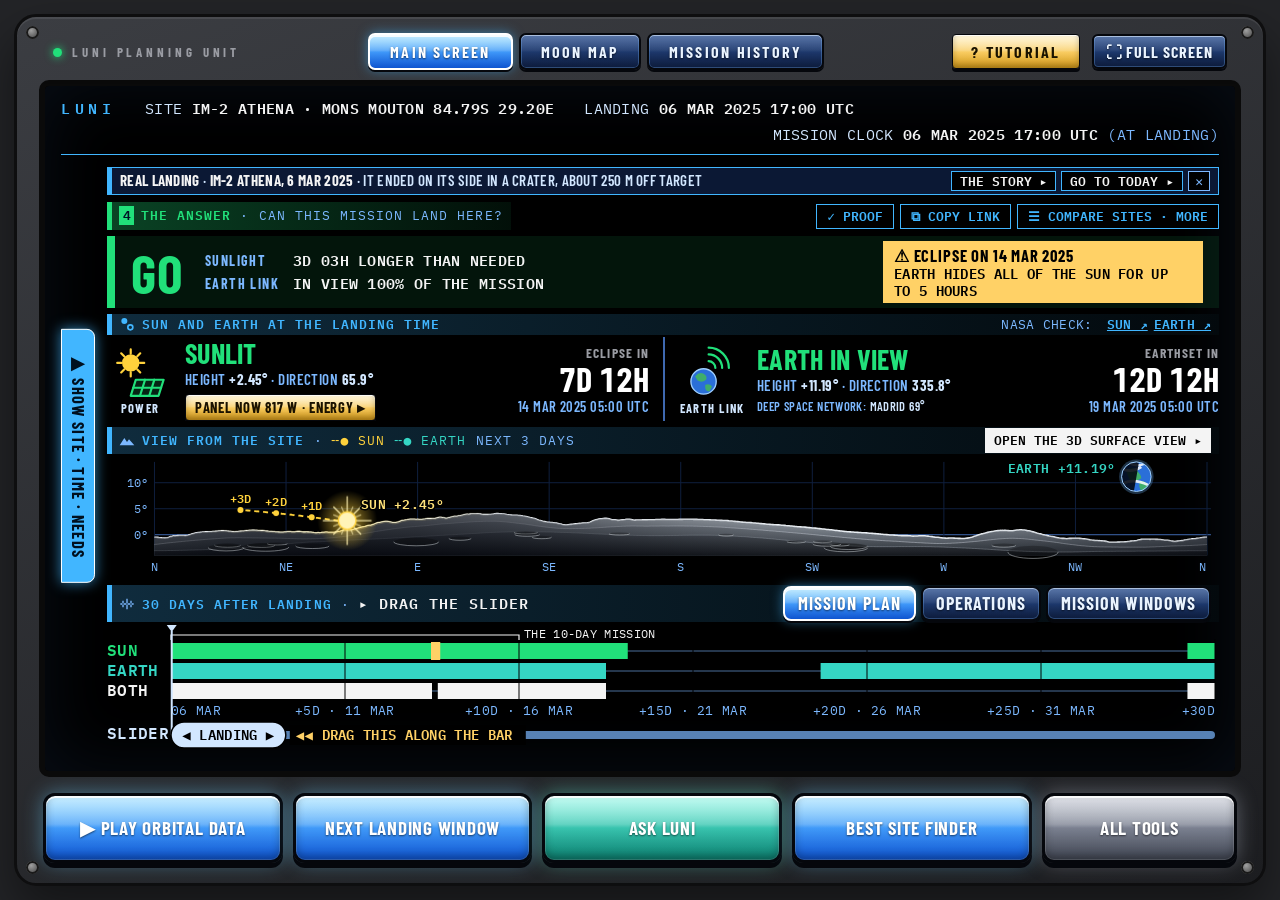
==== commit 2447bdf2: "Design system across the app, stage 2: band icons, cards in the Moon map and COMPARE panels, state m" ====
--- a/index.html
+++ b/index.html
@@ -48,7 +48,7 @@
         <div class="mm-body">
           <div id="mm-globe" class="mm-globe"><div id="mm-status" class="mm-status" hidden></div><div class="mm-view"><span>LOOK AT</span><div id="mm-view"></div></div></div>
           <div class="mm-side">
-            <h3 class="band" data-band="1"><b class="h-t">LAYER</b> · <b class="h-do">PICK ONE</b></h3>
+            <section class="fcard"><h3 class="band" data-band="1" data-ico="layers"><b class="h-t">LAYER</b> · <b class="h-do">PICK ONE</b></h3>
             <div id="mm-layers" class="mm-layers"></div>
             <div class="mm-srcline">DATA: <b id="mm-src">NASA LRO PHOTO</b></div>
             <div id="mm-legend"></div>
@@ -57,12 +57,12 @@
               <div id="mm-mix-rows"></div>
               <button id="mm-mix-use" class="mm-mix-use" title="Opens the scan around the landing site, colored by your mix, with the best point picked by your mix among the points that meet the mission needs">USE THIS MIX IN THE SCAN ▸</button>
             </div>
-            <h3 class="gap band" data-band="2"><b class="h-t">DATA PROFILE</b> · AT ONE POINT</h3>
+            </section><section class="fcard"><h3 class="gap band" data-band="2" data-ico="bars"><b class="h-t">DATA PROFILE</b> · AT ONE POINT</h3>
             <div id="mm-prof-where" class="mm-prof-where"></div>
             <div id="mm-profile"></div>
-            <h3 class="gap band" data-band="3"><b class="h-t">ABOUT THIS LAYER</b> · AND ITS SOURCE</h3>
+            </section><section class="fcard"><h3 class="gap band" data-band="3" data-ico="info"><b class="h-t">ABOUT THIS LAYER</b> · AND ITS SOURCE</h3>
             <div id="mm-meaning" class="mm-meaning"></div>
-            <div id="mm-source" class="dimtxt"></div>
+            <div id="mm-source" class="dimtxt"></div></section>
           </div>
         </div>
       </div>
@@ -163,7 +163,7 @@
           <div class="hero-fix" id="mission-fix" hidden><span>WAYS TO GET A GO:</span><div id="mission-fix-list" class="hero-fix-list"></div></div>
         </div>
           <div class="answer-side">
-        <div class="tiles-head"><h3 id="clock-head">SUN AND EARTH AT THE LANDING TIME</h3><span class="nasa-line">NASA CHECK: <a id="hz-sun" class="nasa-check" target="_blank" rel="noopener" title="Opens NASA JPL Horizons' own answer for this site and time. Its azimuth is LUNI's direction and its elevation is LUNI's height.">SUN ↗</a><a id="hz-earth" class="nasa-check" target="_blank" rel="noopener" title="Opens NASA JPL Horizons' own answer for this site and time. Its azimuth is LUNI's direction and its elevation is LUNI's height.">EARTH ↗</a></span></div>
+        <div class="tiles-head"><h3 id="clock-head" data-ico="sunearth">SUN AND EARTH AT THE LANDING TIME</h3><span class="nasa-line">NASA CHECK: <a id="hz-sun" class="nasa-check" target="_blank" rel="noopener" title="Opens NASA JPL Horizons' own answer for this site and time. Its azimuth is LUNI's direction and its elevation is LUNI's height.">SUN ↗</a><a id="hz-earth" class="nasa-check" target="_blank" rel="noopener" title="Opens NASA JPL Horizons' own answer for this site and time. Its azimuth is LUNI's direction and its elevation is LUNI's height.">EARTH ↗</a></span></div>
         <div class="readouts">
           <div class="ro">
             <div class="ro-ico" id="sun-ico" title="Power: sunlight on the solar panels">
@@ -196,13 +196,13 @@
           </div>
         </div>
 
-        <div class="tiles-head" id="hz-head"><h3><b class="h-t">VIEW FROM THE SITE</b> · <span class="long">THE SKYLINE ALL THE WAY ROUND · </span><span class="hz-key">╌● SUN</span> <span class="hz-key"><i>╌● EARTH</i></span> NEXT 3 DAYS<span class="long">, ONE DOT A DAY</span></h3><span id="src-sky" class="src-note"></span><button id="surface-btn" class="mini-btn">OPEN THE 3D SURFACE VIEW ▸</button></div>
+        <div class="tiles-head" id="hz-head"><h3 data-ico="mountain"><b class="h-t">VIEW FROM THE SITE</b> · <span class="long">THE SKYLINE ALL THE WAY ROUND · </span><span class="hz-key">╌● SUN</span> <span class="hz-key"><i>╌● EARTH</i></span> NEXT 3 DAYS<span class="long">, ONE DOT A DAY</span></h3><span id="src-sky" class="src-note"></span><button id="surface-btn" class="mini-btn">OPEN THE 3D SURFACE VIEW ▸</button></div>
         <svg id="horizon" class="horizon" role="img" aria-label="The skyline all the way round, with the Sun and Earth and the paths they will take"></svg>
 
         <div class="tiles-head plan-head">
-          <h3 id="plan-title-a"><b class="h-t">30 DAYS AFTER LANDING</b> · <b class="h-do">DRAG THE SLIDER</b></h3>
-          <h3 id="ops-title" hidden><b class="h-t">OPERATIONS PLAN</b> · <b class="h-do">CLICK A STRETCH TO GO THERE</b></h3>
-          <h3 id="cal-title" hidden><b class="h-t">NEXT 12 MONTHS</b> · <b class="h-do">CLICK A DAY TO LAND THEN</b></h3>
+          <h3 id="plan-title-a" data-ico="timeline"><b class="h-t">30 DAYS AFTER LANDING</b> · <b class="h-do">DRAG THE SLIDER</b></h3>
+          <h3 id="ops-title" data-ico="list" hidden><b class="h-t">OPERATIONS PLAN</b> · <b class="h-do">CLICK A STRETCH TO GO THERE</b></h3>
+          <h3 id="cal-title" data-ico="calendar" hidden><b class="h-t">NEXT 12 MONTHS</b> · <b class="h-do">CLICK A DAY TO LAND THEN</b></h3>
           <span class="plan-tabs"><button id="tab-plan" class="on" title="The 30 days after landing: when there is Sun and Earth, with the slider">MISSION PLAN</button><button id="tab-ops" title="The mission as stretches in order: power and link, power only, on battery, eclipse">OPERATIONS</button><button id="tab-days" title="Mission windows: every good landing day in the next 12 months">MISSION WINDOWS</button></span>
         </div>
         <svg id="timeline" class="timeline" role="img" aria-label="Sunlight and Earth visibility over 30 days"></svg>
@@ -213,31 +213,31 @@
       <!-- RIGHT: summary + compare -->
       <section class="col col-side" id="more-panel" hidden>
         <div class="side-head"><b>COMPARE SITES · MORE</b><button id="more-close" title="Close (Esc)">✕ CLOSE</button></div>
-        <h3><b class="h-t">ALL SITES, THIS MISSION</b> · <b class="h-do">CLICK ONE TO GO THERE</b></h3>
+        <section class="fcard"><h3 data-ico="list"><b class="h-t">ALL SITES, THIS MISSION</b> · <b class="h-do">CLICK ONE TO GO THERE</b></h3>
         <div id="rank" class="rank"></div>
         <p id="rank-note" class="note"></p>
-        <h3 class="gap"><b class="h-t">NEXT LANDING WINDOWS</b> · <b class="h-do">CLICK ONE TO GO THERE</b></h3>
+        </section><section class="fcard"><h3 class="gap" data-ico="calendar"><b class="h-t">NEXT LANDING WINDOWS</b> · <b class="h-do">CLICK ONE TO GO THERE</b></h3>
         <div id="windows" class="windows"></div>
-        <h3 class="gap"><b class="h-t">COMPARE</b> · OPTIONS YOU PINNED</h3>
-        <div id="compare-list" class="compare"></div>
-        <details class="more" open>
-          <summary><b class="h-t">MORE NUMBERS</b> · <b class="h-do">CLICK TO OPEN</b></summary>
-          <h3 class="gap">FIRST 30 DAYS AFTER LANDING</h3>
+        </section><section class="fcard"><h3 class="gap" data-ico="pin"><b class="h-t">COMPARE</b> · OPTIONS YOU PINNED</h3>
+        <div id="compare-list" class="compare"></div></section>
+        <details class="more fcard" open>
+          <summary data-ico="bars"><b class="h-t">MORE NUMBERS</b> · <b class="h-do">CLICK TO OPEN</b></summary>
+          <h3 class="gap" data-ico="timeline">FIRST 30 DAYS AFTER LANDING</h3>
           <table class="sum">
             <tr><td>IN SUNLIGHT</td><td id="pct-sun"></td></tr>
             <tr><td>EARTH IN VIEW</td><td id="pct-earth"></td></tr>
             <tr><td>BOTH AT ONCE</td><td id="pct-both"></td></tr>
             <tr><td>LONGEST DARK SPELL</td><td id="max-dark"></td></tr>
           </table>
-          <h3 class="gap"><b class="h-t">THIS SITE NEXT TO EARTH</b> · WHY THE MOON IS HARD</h3>
+          <h3 class="gap" data-ico="globe"><b class="h-t">THIS SITE NEXT TO EARTH</b> · WHY THE MOON IS HARD</h3>
           <table class="sum versus" id="versus"></table>
           <p id="versus-note" class="note"></p>
-          <h3 class="gap">THE SITE · FROM NASA'S LOLA ELEVATION DATA</h3>
+          <h3 class="gap" data-ico="mountain">THE SITE · FROM NASA'S LOLA ELEVATION DATA</h3>
           <table class="sum" id="brief-lola"></table>
           <p id="site-note" class="note"></p>
         </details>
-        <div id="os-box" class="os-box">
-          <h3 class="gap"><b class="h-t">OPENSPACE</b> · 3D VIEW THAT FOLLOWS LUNI</h3>
+        <div id="os-box" class="os-box fcard">
+          <h3 class="gap" data-ico="globe"><b class="h-t">OPENSPACE</b> · 3D VIEW THAT FOLLOWS LUNI</h3>
           <div class="os-row"><button id="os-btn" class="mini-btn">CONNECT TO OPENSPACE</button><div class="seg" id="os-view"></div></div>
           <div id="os-status" class="dimtxt">NEEDS OPENSPACE RUNNING ON THIS COMPUTER.</div>
         </div>
--- a/css/style.css
+++ b/css/style.css
@@ -1065,3 +1065,71 @@
 .scan-stack button { border-width: 3px; border-radius: 8px; } .scan-stack .seg { gap: 5px; } .scan-stack .scan-metric { gap: 4px; }
 .scan-stack button.on, .scan-stack .seg button.on { border-color: #fff; }
 #scan-sizes { width: 92px; } #scan-shows { width: 158px; }
+
+/* Finder choice buttons, second pass (the user: they "look cheap"): the same glazed family as the bottom keys, in a dark glass */
+.scan-stack button, .scan-stack .seg button { color: #eaf4ff; border: 3px solid #05070c; border-radius: 9px; text-shadow: 0 1px 2px rgba(0,0,0,.6);
+  background: linear-gradient(180deg, rgba(255,255,255,.22) 0%, rgba(255,255,255,.06) 46%, rgba(255,255,255,0) 52%, rgba(0,0,0,.2) 100%), linear-gradient(180deg, #2b4f8f, #10224a);
+  box-shadow: 0 3px 0 #05070c, inset 0 1px 0 rgba(255,255,255,.5), inset 0 0 0 1px rgba(124,184,255,.35); }
+.scan-stack button:hover { filter: brightness(1.2); }
+.scan-stack button.on, .scan-stack .seg button.on { color: #fff; border-color: #fff;
+  background: linear-gradient(180deg, rgba(255,255,255,.6) 0%, rgba(255,255,255,.18) 46%, rgba(255,255,255,0) 52%, rgba(0,0,0,.14) 100%), linear-gradient(180deg, #6fd0ff, #1263f2);
+  box-shadow: 0 3px 0 #05070c, inset 0 2px 0 rgba(255,255,255,.85), 0 0 16px rgba(65,182,255,.6); }
+.scan-stack .seg, .scan-stack .scan-metric { gap: 7px; }
+
+/* ===== LUNI Console design system applied across the app (stage 1: choice buttons and action buttons) ===== */
+:root { --sheen: linear-gradient(180deg, rgba(255,255,255,.22) 0%, rgba(255,255,255,.06) 46%, rgba(255,255,255,0) 52%, rgba(0,0,0,.2) 100%);
+  --sheen-hi: linear-gradient(180deg, rgba(255,255,255,.6) 0%, rgba(255,255,255,.18) 46%, rgba(255,255,255,0) 52%, rgba(0,0,0,.14) 100%); }
+/* choices: dark glass; the chosen one glazed, white edge */
+.seg { gap: 3px; }
+:is(.seg, .plan-tabs, .mm-layers, .tabs) button, .scan-pick .seg button, .sv-ctl .seg button, .fs-btn {
+  margin-left: 0; color: #eaf4ff; border: 2px solid #05070c; border-radius: 6px; text-shadow: 0 1px 2px rgba(0,0,0,.6);
+  background: var(--sheen), linear-gradient(180deg, #2b4f8f, #10224a);
+  box-shadow: 0 2px 0 #05070c, inset 0 1px 0 rgba(255,255,255,.45), inset 0 0 0 1px rgba(124,184,255,.3); }
+:is(.seg, .plan-tabs, .mm-layers, .tabs) button:hover, .fs-btn:hover { filter: brightness(1.2); background: var(--sheen), linear-gradient(180deg, #2b4f8f, #10224a); }
+:is(.seg, .plan-tabs, .mm-layers, .tabs) button.on:not(#_) { color: var(--on-ink, #fff); border-color: #fff; text-shadow: var(--on-ts, 0 1px 2px rgba(0,0,0,.55));
+  background: var(--sheen-hi), linear-gradient(180deg, var(--on1, #6fd0ff), var(--on2, #1263f2));
+  box-shadow: 0 2px 0 #05070c, inset 0 2px 0 rgba(255,255,255,.85), 0 0 12px color-mix(in srgb, var(--on1, #41b6ff) 55%, transparent); }
+.col-site .needs .seg button, .en-row .seg button { --on1: #ffd58a; --on2: #e58a00; --on-ink: #1a0f00; --on-ts: none; }
+.mm-layers button.on b, .mm-layers button.on small { color: #fff; }
+.scan-stack button, .scan-stack .seg button { border-width: 3px; border-radius: 9px; }
+.plan-tabs button { border-radius: 8px; } .tabs button { border-radius: 7px; }
+/* actions: the same glaze as the bottom keys, smaller */
+:is(.side-go, .hero-next, .scan-go, .scan-home, .hist-load, .mm-mix-use, .coord-row button, .cmp-btns button.primary, .energy-btn, .tour-btn):not(:disabled):not(#_) {
+  background: var(--sheen-hi), linear-gradient(180deg, var(--b1, #6fd0ff), var(--b2, #1263f2)); border-color: #05070c;
+  box-shadow: 0 3px 0 #05070c, inset 0 1px 0 rgba(255,255,255,.8), inset 0 -3px 6px rgba(0,0,0,.25); }
+:is(.side-go, .hero-next, .scan-go, .scan-home, .hist-load, .mm-mix-use, .coord-row button, .cmp-btns button.primary):not(:disabled) { color: #fff; text-shadow: 0 1px 2px rgba(0,0,0,.55); }
+.energy-btn, .tour-btn { --b1: #ffe9a8; --b2: #f2b01e; } .side-go.flash { --b1: #ff9a8c; --b2: #c22a1e; }
+
+/* ===== design system, stage 2: icons on bands, cards in the dense panels, marks in the state dots, text floor ===== */
+[data-ico]::before { content: ""; display: inline-block; flex: none; width: 1.25em; height: 1.25em; margin-right: .5em; vertical-align: -.25em; background: currentColor; -webkit-mask: var(--ico) center / contain no-repeat; mask: var(--ico) center / contain no-repeat; }
+[data-ico="list"] { --ico: url("data:image/svg+xml,%3Csvg xmlns=%27http://www.w3.org/2000/svg%27 viewBox=%270 0 24 24%27%3E%3Cpath fill-rule=%27evenodd%27 d=%27M4 5h16v3H4zM4 10.5h16v3H4zM4 16h16v3H4z%27/%3E%3C/svg%3E"); }
+[data-ico="sliders"] { --ico: url("data:image/svg+xml,%3Csvg xmlns=%27http://www.w3.org/2000/svg%27 viewBox=%270 0 24 24%27%3E%3Cpath fill-rule=%27evenodd%27 d=%27M3 6h10v2H3zM17 6h4v2h-4zM13 4h3v6h-3zM3 16h4v2H3zM11 16h10v2H11zM7 14h3v6H7z%27/%3E%3C/svg%3E"); }
+[data-ico="layers"] { --ico: url("data:image/svg+xml,%3Csvg xmlns=%27http://www.w3.org/2000/svg%27 viewBox=%270 0 24 24%27%3E%3Cpath fill-rule=%27evenodd%27 d=%27M12 2l10 5-10 5L2 7zM4.5 11L12 14.7 19.5 11 22 12.2 12 17.2 2 12.2zM4.5 16L12 19.7 19.5 16 22 17.2 12 22.2 2 17.2z%27/%3E%3C/svg%3E"); }
+[data-ico="bars"] { --ico: url("data:image/svg+xml,%3Csvg xmlns=%27http://www.w3.org/2000/svg%27 viewBox=%270 0 24 24%27%3E%3Cpath fill-rule=%27evenodd%27 d=%27M3 20h18v2H3zM5 10h3v9H5zM10.500 4h3v15h-3zM16 13h3v6h-3z%27/%3E%3C/svg%3E"); }
+[data-ico="info"] { --ico: url("data:image/svg+xml,%3Csvg xmlns=%27http://www.w3.org/2000/svg%27 viewBox=%270 0 24 24%27%3E%3Cpath fill-rule=%27evenodd%27 d=%27M12 2a10 10 0 1 0 0 20 10 10 0 0 0 0-20zM11 10h2v8h-2zM11 6h2v2.500h-2z%27/%3E%3C/svg%3E"); }
+[data-ico="sunearth"] { --ico: url("data:image/svg+xml,%3Csvg xmlns=%27http://www.w3.org/2000/svg%27 viewBox=%270 0 24 24%27%3E%3Cpath fill-rule=%27evenodd%27 d=%27M8 3a4.500 4.500 0 1 0 0 9 4.500 4.500 0 0 0 0-9zM17 12a5 5 0 1 0 0 10 5 5 0 0 0 0-10zM17 14.500a2.500 2.500 0 1 1 0 5 2.500 2.500 0 0 1 0-5z%27/%3E%3C/svg%3E"); }
+[data-ico="mountain"] { --ico: url("data:image/svg+xml,%3Csvg xmlns=%27http://www.w3.org/2000/svg%27 viewBox=%270 0 24 24%27%3E%3Cpath fill-rule=%27evenodd%27 d=%27M1 20l7-11 4 6 3-4 8 9z%27/%3E%3C/svg%3E"); }
+[data-ico="timeline"] { --ico: url("data:image/svg+xml,%3Csvg xmlns=%27http://www.w3.org/2000/svg%27 viewBox=%270 0 24 24%27%3E%3Cpath fill-rule=%27evenodd%27 d=%27M2 11h20v2H2zM5 7h2v10H5zM11 4h2v16h-2zM17 7h2v10h-2z%27/%3E%3C/svg%3E"); }
+[data-ico="calendar"] { --ico: url("data:image/svg+xml,%3Csvg xmlns=%27http://www.w3.org/2000/svg%27 viewBox=%270 0 24 24%27%3E%3Cpath fill-rule=%27evenodd%27 d=%27M4 5h16v16H4zM6 10v9h12v-9zM7 2h2v4H7zM15 2h2v4h-2z%27/%3E%3C/svg%3E"); }
+[data-ico="pin"] { --ico: url("data:image/svg+xml,%3Csvg xmlns=%27http://www.w3.org/2000/svg%27 viewBox=%270 0 24 24%27%3E%3Cpath fill-rule=%27evenodd%27 d=%27M12 2a7 7 0 0 0-7 7c0 5 7 13 7 13s7-8 7-13a7 7 0 0 0-7-7zM12 6.500a2.500 2.500 0 1 1 0 5 2.500 2.500 0 0 1 0-5z%27/%3E%3C/svg%3E"); }
+[data-ico="globe"] { --ico: url("data:image/svg+xml,%3Csvg xmlns=%27http://www.w3.org/2000/svg%27 viewBox=%270 0 24 24%27%3E%3Cpath fill-rule=%27evenodd%27 d=%27M12 2a10 10 0 1 0 0 20 10 10 0 0 0 0-20zM12 4.500a7.500 7.500 0 1 1 0 15 7.500 7.500 0 0 1 0-15zM11 4h2v16h-2zM4 11h16v2H4z%27/%3E%3C/svg%3E"); }
+[data-ico="bolt"] { --ico: url("data:image/svg+xml,%3Csvg xmlns=%27http://www.w3.org/2000/svg%27 viewBox=%270 0 24 24%27%3E%3Cpath fill-rule=%27evenodd%27 d=%27M13 2L4 14h6l-1 8 9-12h-6z%27/%3E%3C/svg%3E"); }
+/* cards */
+.fcard > h3 .h-do, .fcard > summary .h-do { color: var(--wht); } .fcard > h3.gap { margin-top: 0; }
+.mm-side .fcard, #more-panel .fcard { margin-bottom: 10px; padding: 9px 12px 10px; border-radius: 4px; } .fcard { border-radius: 4px; }
+.mm-side .fcard > h3, #more-panel .fcard > h3, #more-panel .fcard > summary { font-size: 17px; margin-bottom: 7px; padding-bottom: 6px; }
+.mm-side .mm-layers, .mm-side #mm-profile, .mm-side #mm-meaning { border-left: none; padding-left: 0; }
+#more-panel details.fcard > h3 { margin-top: 10px; } #more-panel details.fcard:not([open]) > summary { margin-bottom: 0; padding-bottom: 0; border-bottom: none; }
+#more-panel .os-box.fcard h3.gap { margin-top: 0; }
+.en-inputs, .en-out, .hist-text, .comms-log { border: 1px solid var(--grid0); background: var(--fill); border-radius: 4px; padding: 9px 12px; }
+.hist-text { padding: 7px 11px; }
+/* state marks: never by color alone */
+.site-ok.go::after, .site-ok.nogo::after { position: absolute; inset: 0; display: grid; place-items: center; font: 700 9px/1 Arial, sans-serif; color: #00140a; }
+.site-ok { position: relative; } .site-ok.go::after { content: "✓"; } .site-ok.nogo::after { content: "✕"; color: #fff; }
+.site-ok { width: 14px; height: 14px; vertical-align: -2px; }
+/* text floor: nothing to read under 12.5 px (wide layout) */
+html:not(.flow) :is(.site-list .grp, .site-more, .globe-labels span, .k-hint, .k-hint b, #globe-big, .key small, .globe-key span, #comms-note):not(#_) { font-size: 12.5px; }
+/* left column: the glass choices must fit the row */
+.col-site .seg { gap: 2px; } .col-site .seg button:not(#_) { padding: 2px 4px; min-width: 24px; border-width: 1px; border-radius: 5px; box-shadow: 0 1px 0 #05070c, inset 0 1px 0 rgba(255,255,255,.4); }
+.col-site .need { gap: 4px; }
+#mm-view button:not(#_) { color: #eaf4ff; border: 2px solid #05070c; border-radius: 6px; background: var(--sheen), linear-gradient(180deg, #2b4f8f, #10224a); box-shadow: 0 2px 0 #05070c, inset 0 1px 0 rgba(255,255,255,.45), inset 0 0 0 1px rgba(124,184,255,.3); }
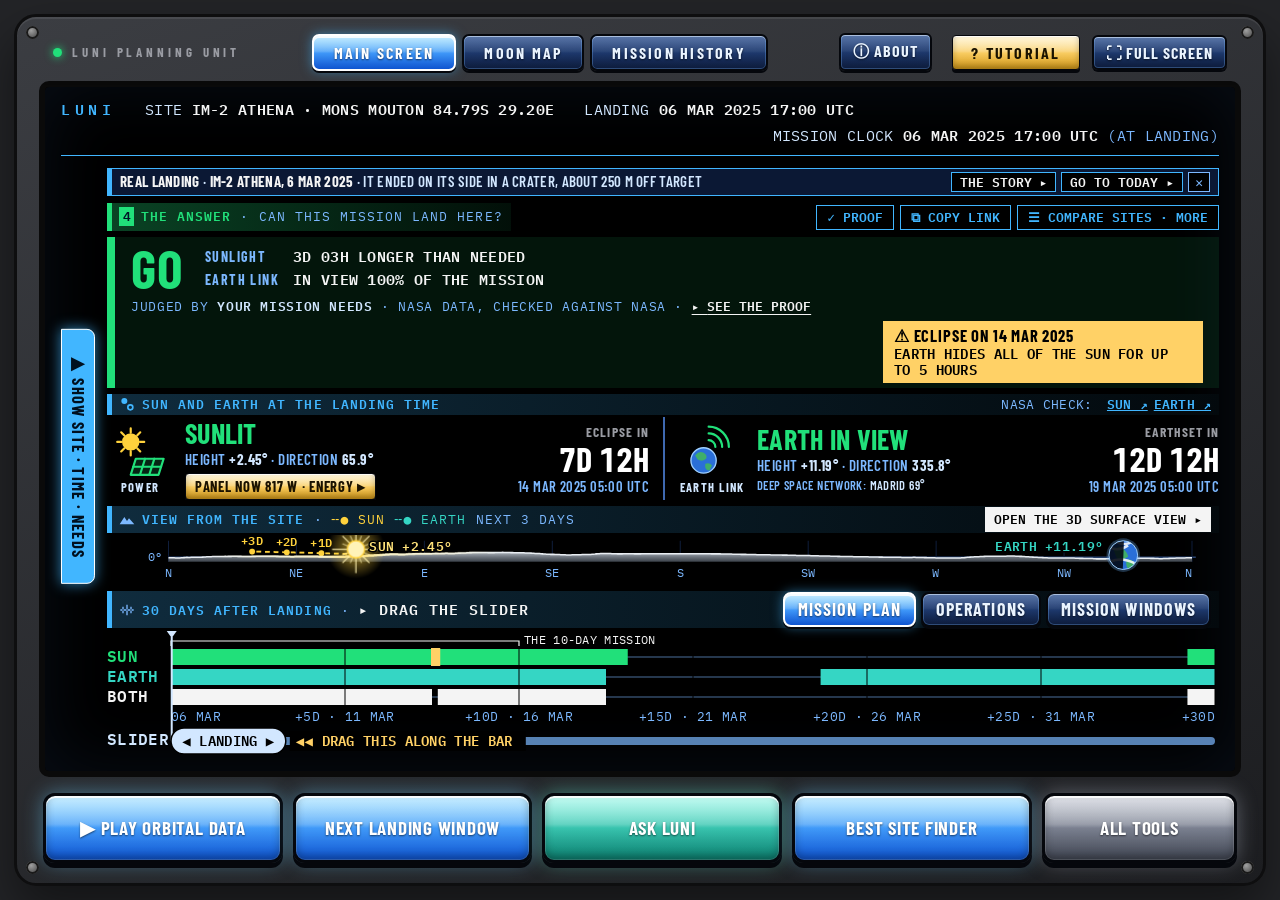
==== commit 206b05f2: "ABOUT link, a line under the verdict saying what it rests on, bars in the finder's data card (not pu" ====
--- a/index.html
+++ b/index.html
@@ -16,7 +16,7 @@
   <div class="unit-top">
     <span><i class="led"></i>LUNI PLANNING UNIT</span>
     <span class="tabs"><button id="tab-main" class="on" title="The planning screen">MAIN SCREEN</button><button id="tab-moon" title="The Moon made big, with NASA data as layers on it (M)">MOON MAP</button><button id="tab-history" title="Real landings since 2023, compared, and loaded into the main screen with one press (H)">MISSION HISTORY</button></span>
-    <span class="top-right"><button id="tour-btn" class="tour-btn" title="A guided tutorial: one part of the screen at a time, in everyday words">? TUTORIAL</button><button id="fs-btn" class="fs-btn" title="Use the whole screen: more room for every panel (F11 does the same)">⛶ FULL SCREEN</button><span id="data-badge" class="demo" hidden>LOADING DATA</span></span>
+    <span class="top-right"><a id="about-link" class="fs-btn about-link" href="about/" target="_blank" rel="noopener" title="The project page: what LUNI is, the Best Use of Data award, a classroom lesson and how it was built">ⓘ ABOUT</a><button id="tour-btn" class="tour-btn" title="A guided tutorial: one part of the screen at a time, in everyday words">? TUTORIAL</button><button id="fs-btn" class="fs-btn" title="Use the whole screen: more room for every panel (F11 does the same)">⛶ FULL SCREEN</button><span id="data-badge" class="demo" hidden>LOADING DATA</span></span>
   </div>
 
   <div class="screen">
@@ -161,6 +161,7 @@
           </div>
           <div class="hero-warn" id="mission-warn" hidden></div>
           <div class="hero-fix" id="mission-fix" hidden><span>WAYS TO GET A GO:</span><div id="mission-fix-list" class="hero-fix-list"></div></div>
+          <div class="hero-basis" id="mission-basis" title="GO and NO-GO are LUNI's rule: the mission needs you set in step 3, applied to NASA's positions and terrain. It is a planning tool, not flight software.">JUDGED BY <b>YOUR MISSION NEEDS</b> · NASA DATA, CHECKED AGAINST NASA · <button id="basis-proof" class="h-do">SEE THE PROOF</button></div>
         </div>
           <div class="answer-side">
         <div class="tiles-head"><h3 id="clock-head" data-ico="sunearth">SUN AND EARTH AT THE LANDING TIME</h3><span class="nasa-line">NASA CHECK: <a id="hz-sun" class="nasa-check" target="_blank" rel="noopener" title="Opens NASA JPL Horizons' own answer for this site and time. Its azimuth is LUNI's direction and its elevation is LUNI's height.">SUN ↗</a><a id="hz-earth" class="nasa-check" target="_blank" rel="noopener" title="Opens NASA JPL Horizons' own answer for this site and time. Its azimuth is LUNI's direction and its elevation is LUNI's height.">EARTH ↗</a></span></div>
--- a/css/style.css
+++ b/css/style.css
@@ -1133,3 +1133,26 @@
 .col-site .seg { gap: 2px; } .col-site .seg button:not(#_) { padding: 2px 4px; min-width: 24px; border-width: 1px; border-radius: 5px; box-shadow: 0 1px 0 #05070c, inset 0 1px 0 rgba(255,255,255,.4); }
 .col-site .need { gap: 4px; }
 #mm-view button:not(#_) { color: #eaf4ff; border: 2px solid #05070c; border-radius: 6px; background: var(--sheen), linear-gradient(180deg, #2b4f8f, #10224a); box-shadow: 0 2px 0 #05070c, inset 0 1px 0 rgba(255,255,255,.45), inset 0 0 0 1px rgba(124,184,255,.3); }
+/* Moon map cards keep the data profile's bars and its compact rows */
+.mm-side .fcard .prof-row { grid-template-columns: 138px max-content minmax(40px, 1fr) 38px; gap: 6px; font-size: 13px; } .mm-side .fcard .prof-row span { white-space: nowrap; }
+.mm-side .fcard { padding: 7px 10px 8px; margin-bottom: 7px; } .mm-side .fcard > h3 { margin-bottom: 5px; padding-bottom: 4px; }
+.mm-side .fcard .prof-row { grid-template-columns: 138px 42px minmax(0, 1fr) 38px; }
+
+/* the test's one-minute tour: a small map of the screen with one part lit */
+.test-map { display: grid; grid-template: "top top" 26px "left mid" 96px "keys keys" 30px / 30% 1fr; gap: 5px; margin: 4px 0 14px; padding: 8px; background: #232427; border-radius: 10px; }
+.test-map i { display: grid; place-items: center; text-align: center; font: 700 13px/1.25 var(--cond); font-style: normal; letter-spacing: .06em; color: #5d6b85; background: #05080f; border: 2px solid #1c2a47; border-radius: 4px; }
+.test-map .m-top { grid-area: top; } .test-map .m-left { grid-area: left; } .test-map .m-mid { grid-area: mid; } .test-map .m-keys { grid-area: keys; border-radius: 8px; }
+.test-map.z-top .m-top, .test-map.z-left .m-left, .test-map.z-mid .m-mid, .test-map.z-keys .m-keys { color: #06122a; background: var(--key-y); border-color: #fff; }
+.test-tour-t { font: 700 21px/1.15 var(--cond); letter-spacing: .05em; color: var(--key-y); margin-bottom: 6px !important; }
+
+/* the line under the verdict: what the answer rests on (the judges: a GO reads as more official than the team's own rule) */
+.hero-basis { flex: 0 0 100%; margin-top: -3px; font-size: 12.5px; letter-spacing: .05em; color: var(--dim); }
+.hero-basis b { color: var(--amb); font-weight: 600; }
+.hero-basis button { background: none; border: none; padding: 0; font: inherit; font-weight: 700; color: var(--wht); cursor: pointer; text-decoration: underline; text-underline-offset: 3px; }
+.hero-basis button:hover { color: var(--hi); }
+@media (max-height: 560px) { html:not(.flow) .hero-basis { display: none; } }
+/* ABOUT in the top row */
+a.about-link { display: inline-block; text-decoration: none; margin-left: 0; margin-right: 8px; }
+html.flow a.about-link { font-size: 13px; padding: 5px 10px; }
+/* Best Site Finder: the data card gets its small bars back */
+.scan-side .fcard .scan-cell .prof-row { grid-template-columns: minmax(0, 1.5fr) 40px minmax(0, 1fr) 42px; gap: 8px; } .scan-side .fcard .scan-cell .prof-row i { display: block; }
